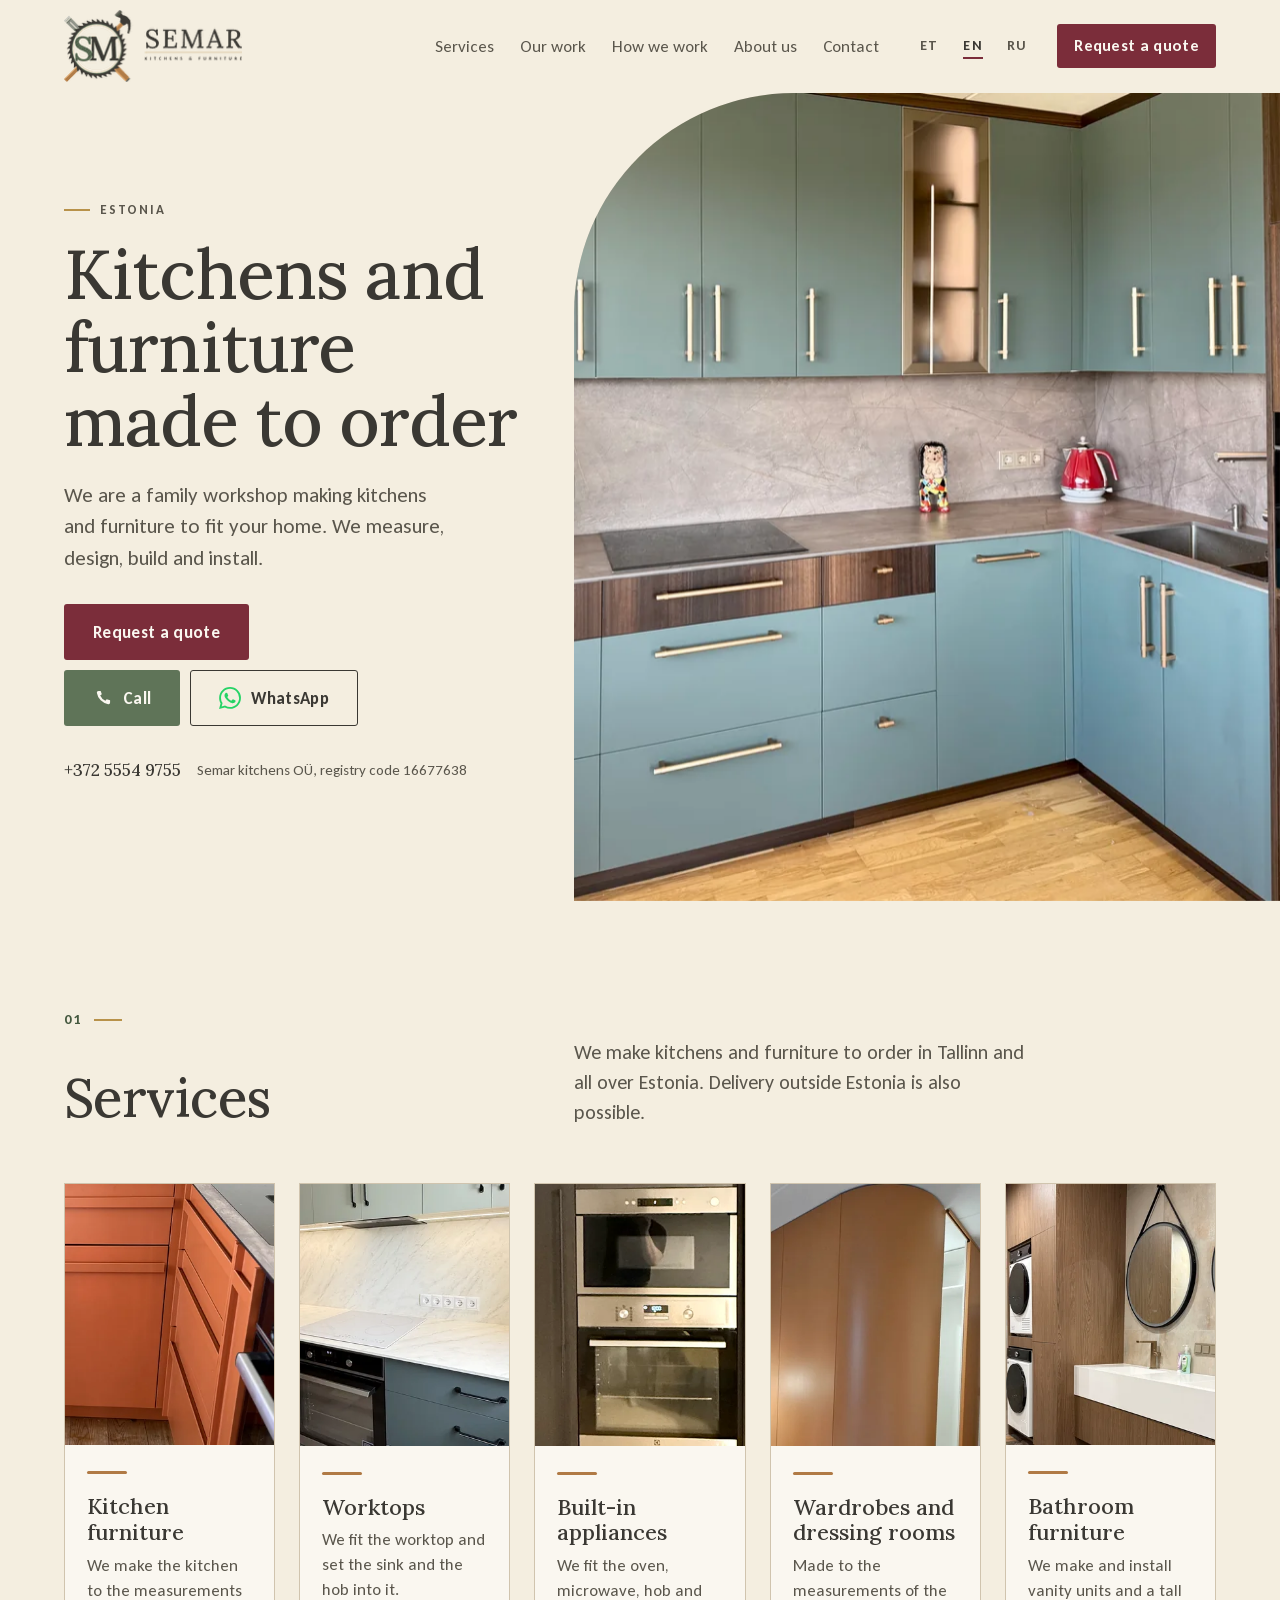
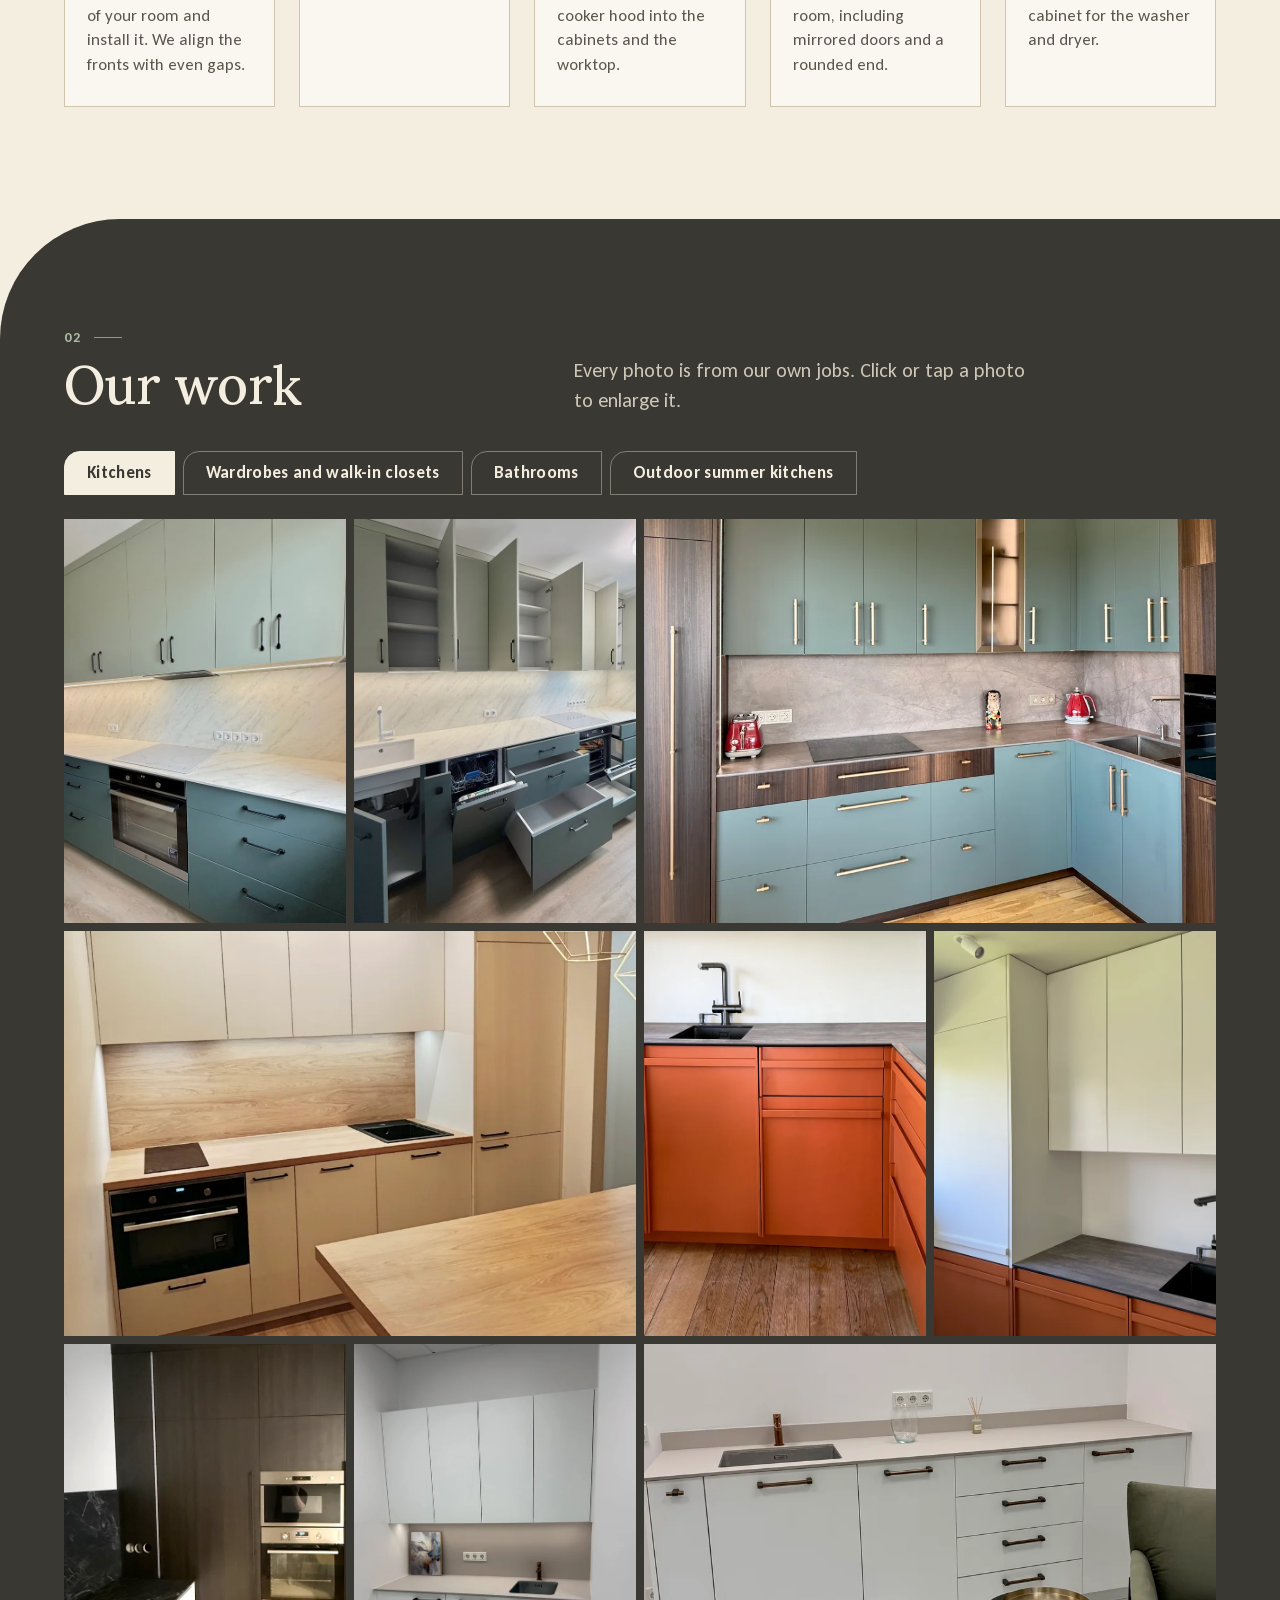
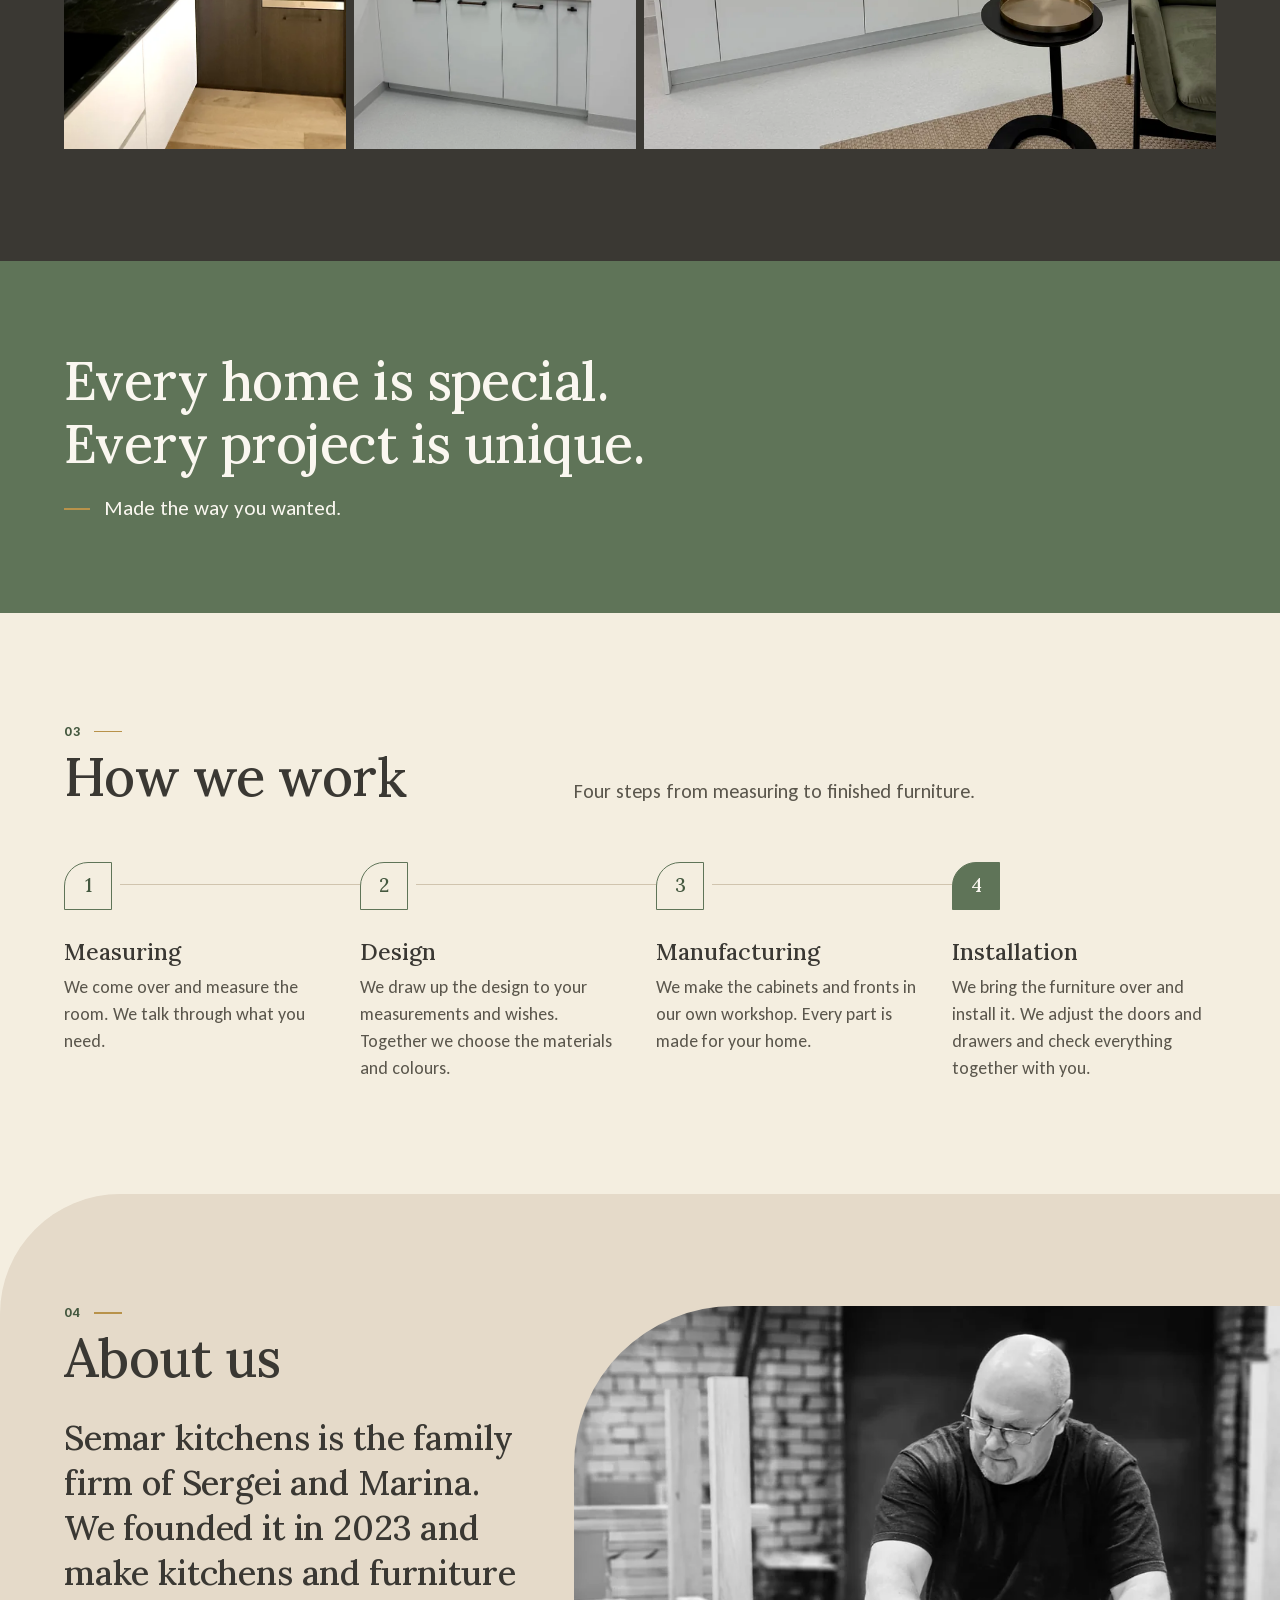
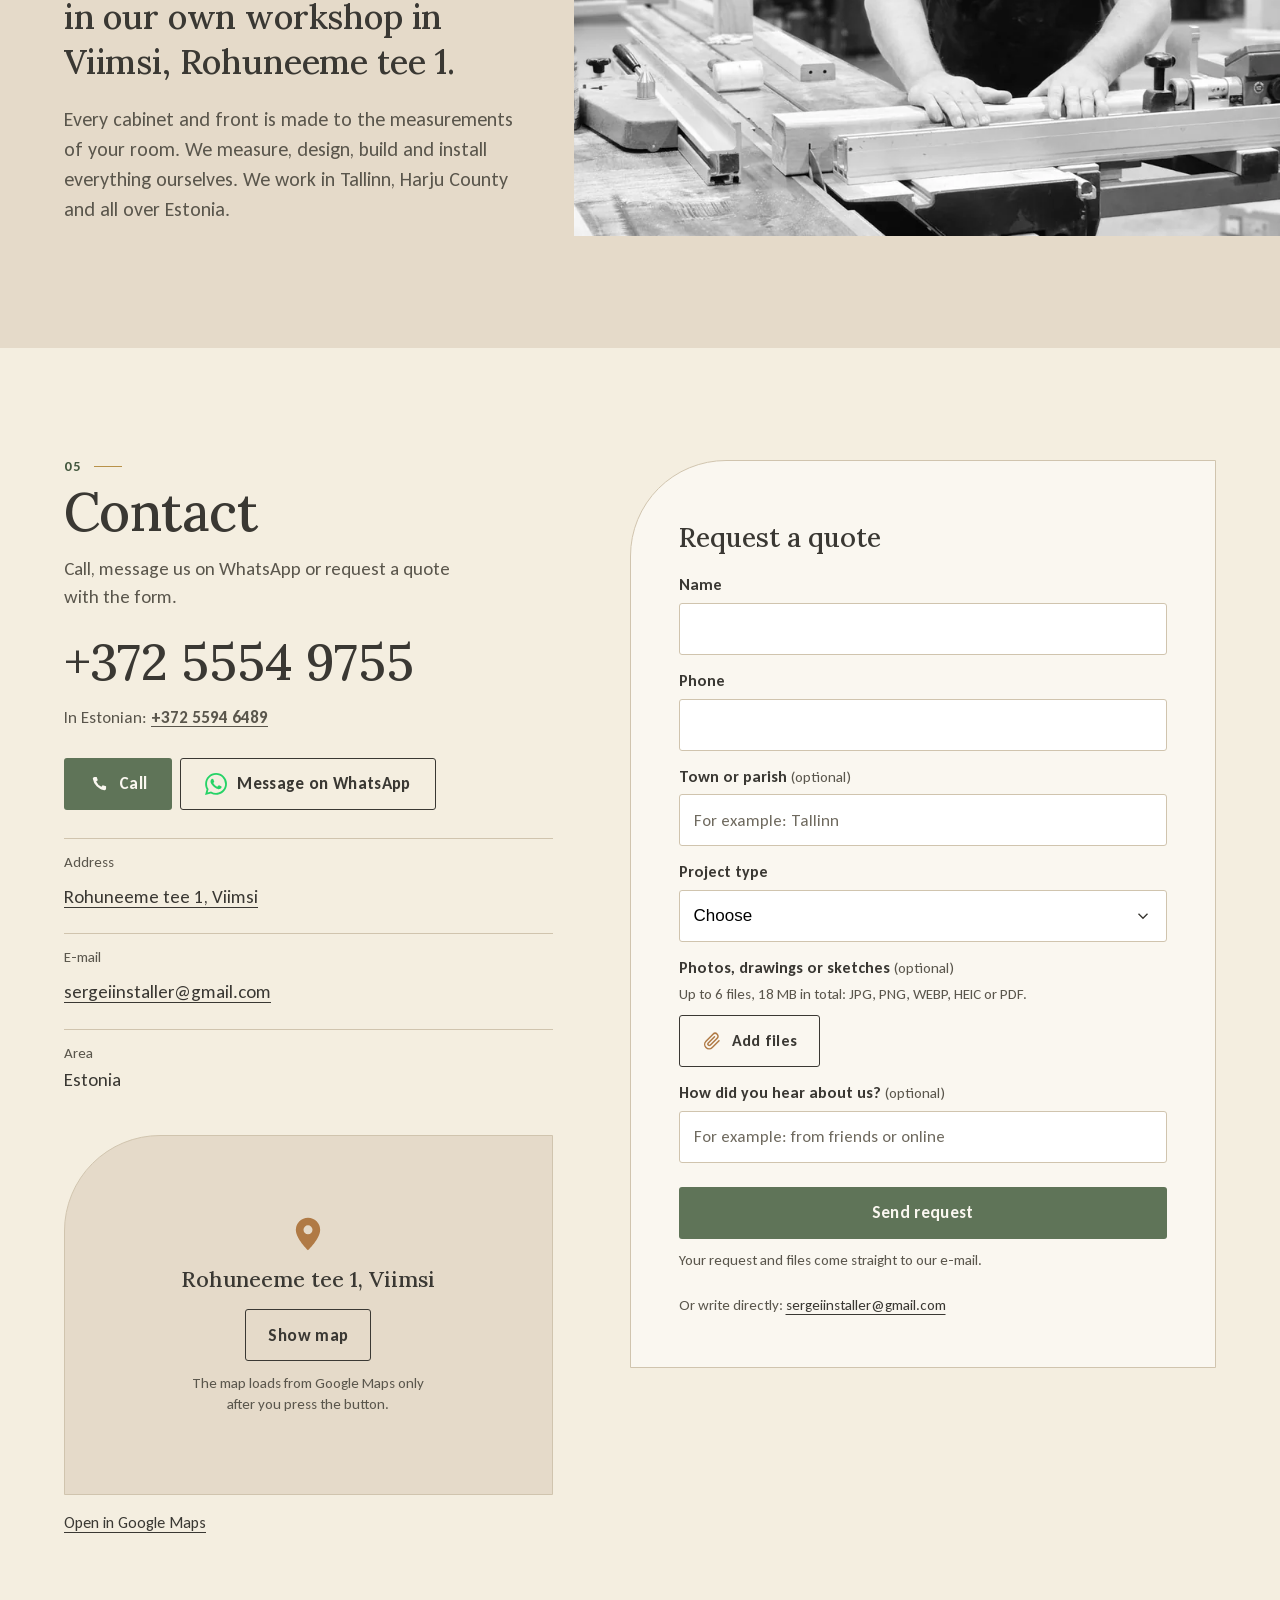
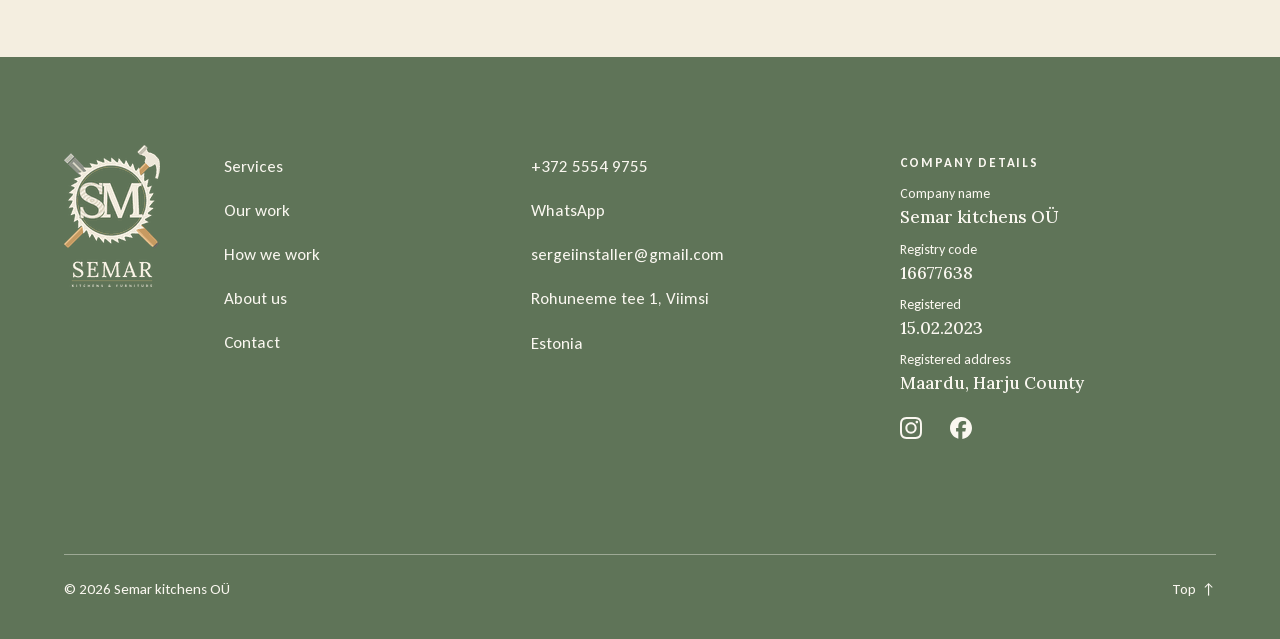
==== en/index.html @ a85c59b8 "SEO: language addresses /ru/ and /en/, hreflang, sitemap, schema, 404, Search Console file - / (ET)," ====
<!doctype html>
<html lang="en">
<head>
<meta charset="utf-8">
<meta name="viewport" content="width=device-width, initial-scale=1, viewport-fit=cover">
<title>Custom kitchens and furniture in Tallinn | Semar kitchens</title>
<meta name="description" content="Semar kitchens is a family workshop in Viimsi making kitchens, wardrobes and bathroom furniture to order. We work in Tallinn and all over Estonia. Call +372 5554 9755.">
<link rel="canonical" href="https://semarkitchens.com/en/">
<link rel="alternate" hreflang="et" href="https://semarkitchens.com/">
<link rel="alternate" hreflang="ru" href="https://semarkitchens.com/ru/">
<link rel="alternate" hreflang="en" href="https://semarkitchens.com/en/">
<link rel="alternate" hreflang="x-default" href="https://semarkitchens.com/">
<meta property="og:url" content="https://semarkitchens.com/en/">
<meta name="theme-color" content="#f4eee0">
<link rel="icon" href="/img/favicon-48.png" sizes="48x48" type="image/png">
<link rel="icon" href="/img/favicon-192.png" sizes="192x192" type="image/png">
<link rel="icon" href="/img/favicon-512.png" sizes="512x512" type="image/png">
<link rel="apple-touch-icon" href="/img/apple-touch-icon.png">
<meta property="og:type" content="website">
<meta property="og:site_name" content="Semar kitchens">
<meta property="og:title" content="Custom kitchens and furniture in Tallinn | Semar kitchens">
<meta property="og:description" content="Semar kitchens is a family workshop in Viimsi making kitchens, wardrobes and bathroom furniture to order. We work in Tallinn and all over Estonia. Call +372 5554 9755.">
<meta property="og:image" content="https://semarkitchens.com/img/og.jpg">
<meta property="og:image:width" content="1200">
<meta property="og:image:height" content="630">
<meta property="og:image:alt" content="Semar kitchens: kitchens and furniture made to order">
<meta property="og:locale" content="en_GB">
<meta property="og:locale:alternate" content="et_EE">
<meta property="og:locale:alternate" content="ru_RU">
<meta name="twitter:card" content="summary_large_image">
<meta name="twitter:title" content="Custom kitchens and furniture in Tallinn | Semar kitchens">
<meta name="twitter:description" content="Semar kitchens is a family workshop in Viimsi making kitchens, wardrobes and bathroom furniture to order. We work in Tallinn and all over Estonia. Call +372 5554 9755.">
<meta name="twitter:image" content="https://semarkitchens.com/img/og.jpg">
<link rel="preload" href="/fonts/lora-lat.woff2" as="font" type="font/woff2" crossorigin>
<link rel="preload" href="/fonts/carlito-lat-400.woff2" as="font" type="font/woff2" crossorigin>
<link rel="stylesheet" href="/css/style.css">
<script>
/* language before first paint: ?lang=et|ru|en (old links), or on / a saved choice, hides the page until main.js has switched it */
(function () {
  var d = document.documentElement, p = d.getAttribute('lang'), l = null;
  try { var m = /[?&]lang=(et|ru|en)/.exec(location.search); l = m ? m[1] : (p === 'et' ? localStorage.getItem('semar-lang') : null); } catch (e) {}
  if ((l === 'et' || l === 'ru' || l === 'en') && l !== p) { d.className += ' i18n-wait'; setTimeout(function () { d.classList.remove('i18n-wait'); }, 1500); }
})();
</script>
<script type="application/ld+json">
{
  "@context": "https://schema.org",
  "@graph": [
    {
      "@type": ["FurnitureStore", "HomeAndConstructionBusiness"],
      "@id": "https://semarkitchens.com/#business",
      "name": "Semar kitchens",
      "legalName": "Semar kitchens OÜ",
      "alternateName": ["Semar kitchens OÜ", "Semar kitchens & furniture"],
      "description": "Pereettevõte, mis teeb köögimööbli, riidekapid, garderoobid ja vannitoamööbli eritellimusel: mõõtmine, projekt, valmistamine ja paigaldus. Oma töökoda Viimsis, töötame Tallinnas ja üle Eesti, tarne ka välismaale.",
      "url": "https://semarkitchens.com/",
      "logo": "https://semarkitchens.com/img/logo-v-sage-288.png",
      "image": ["https://semarkitchens.com/img/og.jpg", "https://semarkitchens.com/img/hero-1600.webp"],
      "telephone": "+37255946489",
      "email": "sergeiinstaller@gmail.com",
      "contactPoint": [
        {"@type": "ContactPoint", "contactType": "customer service", "telephone": "+37255946489", "availableLanguage": ["et"]},
        {"@type": "ContactPoint", "contactType": "customer service", "telephone": "+37255549755", "availableLanguage": ["ru", "en"]}
      ],
      "foundingDate": "2023-02-15",
      "identifier": {"@type": "PropertyValue", "propertyID": "registrikood", "value": "16677638"},
      "address": {"@type": "PostalAddress", "streetAddress": "Rohuneeme tee 1", "addressLocality": "Viimsi", "postalCode": "74001", "addressRegion": "Harjumaa", "addressCountry": "EE"},
      "hasMap": "https://www.google.com/maps/search/?api=1&query=Rohuneeme+tee+1%2C+Viimsi",
      "areaServed": [{"@type": "City", "name": "Tallinn"}, {"@type": "AdministrativeArea", "name": "Harjumaa"}, {"@type": "Country", "name": "Estonia"}],
      "knowsLanguage": ["et", "ru", "en"],
      "sameAs": ["https://www.instagram.com/semar_moobel/", "https://www.facebook.com/profile.php?id=61577612432670"]
    },
    {
      "@type": "WebSite",
      "@id": "https://semarkitchens.com/#website",
      "url": "https://semarkitchens.com/",
      "name": "Semar kitchens",
      "alternateName": "Semar kitchens OÜ",
      "inLanguage": ["et", "ru", "en"],
      "publisher": {"@id": "https://semarkitchens.com/#business"}
    }
  ]
}
</script>
</head>
<body id="top">
<a class="skip" href="#sisu" data-t="skip">Skip to content</a>

<header class="hdr">
  <div class="hdr__in">
    <a class="brand" href="#top"><picture><source media="(min-width: 600px)" srcset="/img/logo-h-180.png 1x, /img/logo-h-360.png 2x, /img/logo-h-540.png 3x" width="180" height="73"><img class="logo" src="/img/mark-48.png" srcset="/img/mark-48.png 1x, /img/mark-96.png 2x, /img/mark-144.png 3x" width="45" height="48" alt="Semar kitchens &amp; furniture"></picture></a>
    <nav class="nav" aria-label="Main menu" data-ta="aria-label:navAria">
      <a href="#teenused" data-t="navServ">Services</a>
      <a href="#tood" data-t="navWork">Our work</a>
      <a href="#kuidas" data-t="navHow">How we work</a>
      <a href="#meist" data-t="navAbout">About us</a>
      <a href="#kontakt" data-t="navContact">Contact</a>
    </nav>
    <div class="lang" role="group" aria-label="Keel / Language / Язык">
      <button type="button" class="lang__b" data-lang="et" aria-pressed="false" lang="et" title="Eesti keel">ET</button>
      <button type="button" class="lang__b" data-lang="en" aria-pressed="true" lang="en" title="English">EN</button>
      <button type="button" class="lang__b" data-lang="ru" aria-pressed="false" lang="ru" title="Русский язык">RU</button>
    </div>
    <a class="btn btn--cta btn--sm hdr__cta" href="#paring" data-t="cta">Request a quote</a>
    <button class="menu-btn" type="button" aria-expanded="false" aria-controls="menu" aria-label="Open menu" data-ta="aria-label:menuOpen"><span></span><span></span></button>
  </div>
  <div class="menu" id="menu" hidden>
    <nav aria-label="Main menu" data-ta="aria-label:navAria">
      <a href="#teenused" data-t="navServ">Services</a>
      <a href="#tood" data-t="navWork">Our work</a>
      <a href="#kuidas" data-t="navHow">How we work</a>
      <a href="#meist" data-t="navAbout">About us</a>
      <a href="#kontakt" data-t="navContact">Contact</a>
    </nav>
    <div class="menu__cta">
      <a class="btn btn--cta menu__main" href="#paring" data-t="cta">Request a quote</a>
      <a class="btn btn--sage" data-tel="main" href="tel:+37255549755"><svg class="ico" aria-hidden="true" viewBox="0 0 24 24"><path d="M6.6 3.5h2.6l1.4 4.1-2 1.5a12.2 12.2 0 0 0 6.3 6.3l1.5-2 4.1 1.4v2.6a2 2 0 0 1-2.2 2A16.5 16.5 0 0 1 4.6 5.7a2 2 0 0 1 2-2.2z"/></svg><span data-t="call">Call</span></a>
      <a class="btn btn--line" href="https://wa.me/37255549755"><svg class="ico ico--wa" aria-hidden="true" viewBox="0 0 24 24"><path d="M17.472 14.382c-.297-.149-1.758-.867-2.03-.967-.273-.099-.471-.148-.67.15-.197.297-.767.966-.94 1.164-.173.199-.347.223-.644.075-.297-.15-1.255-.463-2.39-1.475-.883-.788-1.48-1.761-1.653-2.059-.173-.297-.018-.458.13-.606.134-.133.298-.347.446-.52.149-.174.198-.298.298-.497.099-.198.05-.371-.025-.52-.075-.149-.669-1.612-.916-2.207-.242-.579-.487-.5-.669-.51-.173-.008-.371-.01-.57-.01-.198 0-.52.074-.792.372-.272.297-1.04 1.016-1.04 2.479 0 1.462 1.065 2.875 1.213 3.074.149.198 2.096 3.2 5.077 4.487.709.306 1.262.489 1.694.625.712.227 1.36.195 1.871.118.571-.085 1.758-.719 2.006-1.413.248-.694.248-1.289.173-1.413-.074-.124-.272-.198-.57-.347m-5.421 7.403h-.004a9.87 9.87 0 01-5.031-1.378l-.361-.214-3.741.982.998-3.648-.235-.374a9.86 9.86 0 01-1.51-5.26c.001-5.45 4.436-9.884 9.888-9.884 2.64 0 5.122 1.03 6.988 2.898a9.825 9.825 0 012.893 6.994c-.003 5.45-4.437 9.884-9.885 9.884m8.413-18.297A11.815 11.815 0 0012.05 0C5.495 0 .16 5.335.157 11.892c0 2.096.547 4.142 1.588 5.945L.057 24l6.305-1.654a11.882 11.882 0 005.683 1.448h.005c6.554 0 11.89-5.335 11.893-11.893a11.821 11.821 0 00-3.48-8.413Z"/></svg><span>WhatsApp</span></a>
    </div>
  </div>
</header>

<main id="sisu" tabindex="-1">

<section class="hero" aria-labelledby="h1">
  <p class="hero__where"><span class="tick" aria-hidden="true"></span><span data-t="heroWhere">Estonia</span></p>
  <h1 id="h1" data-t="h1">Kitchens and furniture made to order</h1>
  <figure class="hero__photo">
    <img src="/img/hero-1200.webp" srcset="/img/hero-800.webp 800w, /img/hero-1200.webp 1200w, /img/hero-1600.webp 1600w" sizes="(min-width: 960px) 58vw, 100vw" width="1600" height="1660" fetchpriority="high"
      alt="Corner kitchen with green-grey fronts, tall cabinets in a dark wood tone and golden handles" data-ta="alt:heroAlt">
  </figure>
  <div class="hero__cta">
    <a class="btn btn--cta hero__main" href="#paring" data-t="cta">Request a quote</a>
    <a class="btn btn--sage" data-tel="main" href="tel:+37255549755"><svg class="ico" aria-hidden="true" viewBox="0 0 24 24"><path d="M6.6 3.5h2.6l1.4 4.1-2 1.5a12.2 12.2 0 0 0 6.3 6.3l1.5-2 4.1 1.4v2.6a2 2 0 0 1-2.2 2A16.5 16.5 0 0 1 4.6 5.7a2 2 0 0 1 2-2.2z"/></svg><span data-t="call">Call</span></a>
    <a class="btn btn--line" href="https://wa.me/37255549755"><svg class="ico ico--wa" aria-hidden="true" viewBox="0 0 24 24"><path d="M17.472 14.382c-.297-.149-1.758-.867-2.03-.967-.273-.099-.471-.148-.67.15-.197.297-.767.966-.94 1.164-.173.199-.347.223-.644.075-.297-.15-1.255-.463-2.39-1.475-.883-.788-1.48-1.761-1.653-2.059-.173-.297-.018-.458.13-.606.134-.133.298-.347.446-.52.149-.174.198-.298.298-.497.099-.198.05-.371-.025-.52-.075-.149-.669-1.612-.916-2.207-.242-.579-.487-.5-.669-.51-.173-.008-.371-.01-.57-.01-.198 0-.52.074-.792.372-.272.297-1.04 1.016-1.04 2.479 0 1.462 1.065 2.875 1.213 3.074.149.198 2.096 3.2 5.077 4.487.709.306 1.262.489 1.694.625.712.227 1.36.195 1.871.118.571-.085 1.758-.719 2.006-1.413.248-.694.248-1.289.173-1.413-.074-.124-.272-.198-.57-.347m-5.421 7.403h-.004a9.87 9.87 0 01-5.031-1.378l-.361-.214-3.741.982.998-3.648-.235-.374a9.86 9.86 0 01-1.51-5.26c.001-5.45 4.436-9.884 9.888-9.884 2.64 0 5.122 1.03 6.988 2.898a9.825 9.825 0 012.893 6.994c-.003 5.45-4.437 9.884-9.885 9.884m8.413-18.297A11.815 11.815 0 0012.05 0C5.495 0 .16 5.335.157 11.892c0 2.096.547 4.142 1.588 5.945L.057 24l6.305-1.654a11.882 11.882 0 005.683 1.448h.005c6.554 0 11.89-5.335 11.893-11.893a11.821 11.821 0 00-3.48-8.413Z"/></svg><span>WhatsApp</span></a>
  </div>
  <p class="hero__lead" data-t="heroLead">We are a family workshop making kitchens and furniture to fit your home. We measure, design, build and install.</p>
  <p class="hero__reg"><a class="hero__tel" data-tel="main" href="tel:+37255549755">+372 5554 9755</a><span class="hero__regtxt" data-t="heroReg">Semar kitchens OÜ, registry code 16677638</span></p>
</section>

<section class="sec serv" id="teenused" aria-labelledby="serv-h">
  <div class="wrap">
    <div class="sec__head">
      <p class="sec__no" aria-hidden="true">01</p>
      <h2 id="serv-h" data-t="servH">Services</h2>
      <p class="sec__intro" data-t="servIntro">We make kitchens and furniture to order in Tallinn and all over Estonia. Delivery outside Estonia is also possible.</p>
    </div>
    <ol class="fronts">
      <li class="front" data-goto="tab-koogid">
        <img src="/img/s-kook-640.webp" srcset="/img/s-kook-320.webp 320w, /img/s-kook-640.webp 640w" sizes="(min-width: 1100px) 19vw, (min-width: 640px) 180px, 112px" width="640" height="800" loading="lazy" alt="Terracotta kitchen cabinets and drawers, a dark worktop" data-ta="alt:s1alt">
        <div class="front__txt"><span class="front__handle" aria-hidden="true"></span><h3 data-t="s1h">Kitchen furniture</h3><p data-t="s1p">We make the kitchen to the measurements of your room and install it. We align the fronts with even gaps.</p></div>
      </li>
      <li class="front" data-goto="tab-koogid">
        <img src="/img/s-pind-640.webp" srcset="/img/s-pind-320.webp 320w, /img/s-pind-640.webp 640w" sizes="(min-width: 1100px) 19vw, (min-width: 640px) 180px, 112px" width="640" height="800" loading="lazy" alt="Marble-look worktop, a hob and lighting under the wall cabinets" data-ta="alt:s2alt">
        <div class="front__txt"><span class="front__handle" aria-hidden="true"></span><h3 data-t="s2h">Worktops</h3><p data-t="s2p">We fit the worktop and set the sink and the hob into it.</p></div>
      </li>
      <li class="front" data-goto="tab-koogid">
        <img src="/img/s-tehnika-640.webp" srcset="/img/s-tehnika-320.webp 320w, /img/s-tehnika-640.webp 640w" sizes="(min-width: 1100px) 19vw, (min-width: 640px) 180px, 112px" width="640" height="800" loading="lazy" alt="Dark tall cabinets with a built-in microwave and oven" data-ta="alt:s3alt">
        <div class="front__txt"><span class="front__handle" aria-hidden="true"></span><h3 data-t="s3h">Built-in appliances</h3><p data-t="s3p">We fit the oven, microwave, hob and cooker hood into the cabinets and the worktop.</p></div>
      </li>
      <li class="front" data-goto="tab-kapid">
        <img src="/img/s-kapid-640.webp" srcset="/img/s-kapid-320.webp 320w, /img/s-kapid-640.webp 640w" sizes="(min-width: 1100px) 19vw, (min-width: 640px) 180px, 112px" width="640" height="800" loading="lazy" alt="Wardrobe with a rounded end in a bedroom" data-ta="alt:s4alt">
        <div class="front__txt"><span class="front__handle" aria-hidden="true"></span><h3 data-t="s4h">Wardrobes and dressing rooms</h3><p data-t="s4p">Made to the measurements of the room, including mirrored doors and a rounded end.</p></div>
      </li>
      <li class="front" data-goto="tab-vann">
        <img src="/img/s-vann-640.webp" srcset="/img/s-vann-320.webp 320w, /img/s-vann-640.webp 640w" sizes="(min-width: 1100px) 19vw, (min-width: 640px) 180px, 112px" width="640" height="800" loading="lazy" alt="Tall wood-tone cabinet for the washer and dryer and a vanity unit with a white basin" data-ta="alt:s5alt">
        <div class="front__txt"><span class="front__handle" aria-hidden="true"></span><h3 data-t="s5h">Bathroom furniture</h3><p data-t="s5p">We make and install vanity units and a tall cabinet for the washer and dryer.</p></div>
      </li>
    </ol>
  </div>
</section>

<section class="sec work" id="tood" aria-labelledby="work-h">
  <div class="wrap">
    <div class="sec__head">
      <p class="sec__no" aria-hidden="true">02</p>
      <h2 id="work-h" data-t="workH">Our work</h2>
      <p class="sec__intro" data-t="workIntro">Every photo is from our own jobs. Click or tap a photo to enlarge it.</p>
    </div>
    <!-- 04.11 (Sergei): photos sorted by category, one tab per category (WAI-ARIA tabs; main.js: arrows, Home, End).
         Photos w11-w21 are from his Telegram message of 03.11 (see EDITS_0411.md for what was used and what was left out).
         06.11: his photo files (jobs/semar_media/0611, _work/build_0611.py): new w22-w26; w04, w05, w07, w10, w11, w14 and the hero now come from his own edited files of the same shots.
         A tab whose list has no photo is hidden by main.js, together with its panel, and shows up by itself once a photo is in the list.
         Tile sizes. Desktop (960 px+): 4 columns, half-rows of 15.5vw. Phones and tablets: 2 columns.
           plain tile            desktop 1 column x 2 half-rows   phones: half width, 3:4
           tile--l               desktop 2 columns x 2 half-rows  phones: full width, 3:2
           tile--dl              desktop 2 columns x 2 half-rows  phones: half width, 3:4
           tile--ml              desktop 1 column x 2 half-rows   phones: full width, 3:2
           tile--tall            desktop 2 columns x 4 half-rows  phones: half width, 3:4 (with tile--l: full width, 3:2)
         A panel looks complete when its tiles fill rows of 8 desktop cells (plain/ml = 2, l/dl = 4, tall = 8, in blocks of 2 or 4 half-rows)
         and the half-width phone tiles come in pairs. Used here: 2 plain + l / l + 2 plain / 2 plain + l (kitchens), 2 plain + l / l-tall + 2 plain + l
         (wardrobes), tall + tall / l + 2 plain (bathrooms), tall + 2 plain + l (outdoor). Portrait photos go into plain or tall tiles, landscape photos into l tiles.
         sizes: "(min-width: 960px) 46vw, 100vw" for l, "(min-width: 960px) 46vw, 50vw" for tall/dl without l,
         "(min-width: 960px) 23vw, 100vw" for ml, "(min-width: 960px) 23vw, 50vw" for plain.
         To add a photo to any category:
           1. Copy the client's photo to client_photos/ (next to site/).
           2. From the semar folder: python -X utf8 _work/build_img.py --one client_photos/<file>.jpg w22   (next free number: w22, w23 ...)
              writes img/w22-900.webp and img/w22-1600.webp (EXIF rotation applied, metadata dropped, each WebP under 250 KB) and prints the 900 size.
           3. Paste an <li> into that category's list, copied from a tile below: data-full="/img/w22-1600.webp", src/srcset with w22-900 and w22-1600,
              width/height = the printed 900 size, Estonian alt, data-ta="alt:w22"; pick tile sizes from the table above.
           4. In js/main.js add w22: '...' to RU and EN (the alt text in Russian and English). -->
    <div class="tabs" role="tablist" aria-label="Types of work" data-ta="aria-label:tabsAria">
      <button type="button" class="tab" role="tab" id="tab-koogid" aria-controls="p-koogid" aria-selected="true" data-t="catKitchen">Kitchens</button>
      <button type="button" class="tab" role="tab" id="tab-kapid" aria-controls="p-kapid" aria-selected="false" tabindex="-1" data-t="catWardrobe">Wardrobes and walk-in closets</button>
      <button type="button" class="tab" role="tab" id="tab-vann" aria-controls="p-vann" aria-selected="false" tabindex="-1" data-t="catBath">Bathrooms</button>
      <button type="button" class="tab" role="tab" id="tab-oues" aria-controls="p-oues" aria-selected="false" tabindex="-1" data-t="catOutdoor">Outdoor summer kitchens</button>
    </div>

    <div class="panel" role="tabpanel" id="p-koogid" aria-labelledby="tab-koogid">
      <ul class="grid">
        <li class="tile"><button type="button" class="tile__b" data-full="/img/w07-1600.webp"><img src="/img/w07-900.webp" srcset="/img/w07-900.webp 675w, /img/w07-1600.webp 1200w" sizes="(min-width: 960px) 23vw, 50vw" width="675" height="900" loading="lazy" alt="Straight kitchen: light grey-green wall cabinets with lighting, darker grey-green base cabinets and a marble-look worktop" data-ta="alt:w07"></button></li>
        <li class="tile"><button type="button" class="tile__b" data-full="/img/w23-1600.webp"><img src="/img/w23-900.webp" srcset="/img/w23-900.webp 675w, /img/w23-1600.webp 1200w" sizes="(min-width: 960px) 23vw, 50vw" width="675" height="900" loading="lazy" alt="The same kitchen with the doors and drawers open: shelves in the wall cabinets, a dishwasher, an oven and deep drawers" data-ta="alt:w23"></button></li>
        <li class="tile tile--l"><button type="button" class="tile__b" data-full="/img/w10-1600.webp"><img src="/img/w10-900.webp" srcset="/img/w10-900.webp 900w, /img/w10-1600.webp 1600w" sizes="(min-width: 960px) 46vw, 100vw" width="900" height="711" loading="lazy" alt="Corner kitchen with green-grey fronts, tall cabinets in a dark wood tone and golden handles" data-ta="alt:w10"></button></li>
        <li class="tile tile--l"><button type="button" class="tile__b" data-full="/img/w11-1600.webp"><img src="/img/w11-900.webp" srcset="/img/w11-900.webp 900w, /img/w11-1600.webp 1340w" sizes="(min-width: 960px) 46vw, 100vw" width="900" height="711" loading="lazy" alt="Light beige kitchen with a wood-look worktop and wall panel, a wooden table in front" data-ta="alt:w11"></button></li>
        <li class="tile"><button type="button" class="tile__b" data-full="/img/w05-1600.webp"><img src="/img/w05-900.webp" srcset="/img/w05-900.webp 675w, /img/w05-1600.webp 1200w" sizes="(min-width: 960px) 23vw, 50vw" width="675" height="900" loading="lazy" alt="Terracotta kitchen with a dark worktop and a black sink" data-ta="alt:w05"></button></li>
        <li class="tile"><button type="button" class="tile__b" data-full="/img/w22-1600.webp"><img src="/img/w22-900.webp" srcset="/img/w22-900.webp 675w, /img/w22-1600.webp 1200w" sizes="(min-width: 960px) 23vw, 50vw" width="675" height="900" loading="lazy" alt="The same terracotta kitchen along the other wall: white tall and wall cabinets, a dark worktop and a black sink" data-ta="alt:w22"></button></li>
        <li class="tile"><button type="button" class="tile__b" data-full="/img/w09-1600.webp"><img src="/img/w09-900.webp" srcset="/img/w09-900.webp 900w, /img/w09-1600.webp 1600w" sizes="(min-width: 960px) 23vw, 50vw" width="619" height="900" loading="lazy" alt="Dark tall cabinets with a microwave and an oven, white base cabinets with a dark worktop next to them" data-ta="alt:w09"></button></li>
        <li class="tile"><button type="button" class="tile__b" data-full="/img/w12-1600.webp"><img src="/img/w12-900.webp" srcset="/img/w12-900.webp 767w, /img/w12-1600.webp 960w" sizes="(min-width: 960px) 23vw, 50vw" width="767" height="900" loading="lazy" alt="Small white kitchen with dark handles and a light grey worktop" data-ta="alt:w12"></button></li>
        <li class="tile tile--l"><button type="button" class="tile__b" data-full="/img/w24-1600.webp"><img src="/img/w24-900.webp" srcset="/img/w24-900.webp 900w, /img/w24-1600.webp 1600w" sizes="(min-width: 960px) 46vw, 100vw" width="900" height="758" loading="lazy" style="object-position: 50% 15%" alt="Light grey kitchen run with bronze-tone handles: a sink, drawers and a light worktop" data-ta="alt:w24"></button></li>
      </ul>
    </div>

    <div class="panel" role="tabpanel" id="p-kapid" aria-labelledby="tab-kapid" hidden>
      <ul class="grid">
        <li class="tile"><button type="button" class="tile__b" data-full="/img/w02-1600.webp"><img src="/img/w02-900.webp" srcset="/img/w02-900.webp 900w, /img/w02-1600.webp 1600w" sizes="(min-width: 960px) 23vw, 50vw" width="641" height="900" loading="lazy" alt="Wardrobe with a rounded end in a bedroom, an open door to the walk-in closet next to it" data-ta="alt:w02"></button></li>
        <li class="tile"><button type="button" class="tile__b" data-full="/img/w14-1600.webp"><img src="/img/w14-900.webp" srcset="/img/w14-900.webp 551w, /img/w14-1600.webp 980w" sizes="(min-width: 960px) 23vw, 50vw" width="551" height="900" loading="lazy" alt="Mustard yellow storage wall: wall cupboards and a chest of drawers with a rounded edge" data-ta="alt:w14"></button></li>
        <li class="tile tile--l"><button type="button" class="tile__b" data-full="/img/w13-1600.webp"><img src="/img/w13-900.webp" sizes="(min-width: 960px) 46vw, 100vw" width="806" height="883" loading="lazy" style="object-position: 50% 62%" alt="Wall of white wardrobes with framed doors and bronze-tone handles" data-ta="alt:w13"></button></li>
        <li class="tile tile--l tile--tall"><button type="button" class="tile__b" data-full="/img/w26-1600.webp"><img src="/img/w26-900.webp" srcset="/img/w26-900.webp 675w, /img/w26-1600.webp 1200w" sizes="(min-width: 960px) 46vw, 100vw" width="675" height="900" loading="lazy" style="object-position: 50% 60%" alt="Hallway: a floor-to-ceiling mirror, wall panels with a wavy relief and a wall-mounted wood-tone console with a drawer" data-ta="alt:w26"></button></li>
        <li class="tile"><button type="button" class="tile__b" data-full="/img/w15-1600.webp"><img src="/img/w15-900.webp" srcset="/img/w15-900.webp 635w, /img/w15-1600.webp 903w" sizes="(min-width: 960px) 23vw, 50vw" width="635" height="900" loading="lazy" alt="Narrow hallway with a floor-to-ceiling two-door wardrobe and long handles" data-ta="alt:w15"></button></li>
        <li class="tile"><button type="button" class="tile__b" data-full="/img/w16-1600.webp"><img src="/img/w16-900.webp" srcset="/img/w16-900.webp 675w, /img/w16-1600.webp 960w" sizes="(min-width: 960px) 23vw, 50vw" width="675" height="900" loading="lazy" alt="Open wardrobe: shelves, clothes rails and two drawers" data-ta="alt:w16"></button></li>
        <li class="tile tile--l"><button type="button" class="tile__b" data-full="/img/w01-1600.webp"><img src="/img/w01-900.webp" srcset="/img/w01-900.webp 900w, /img/w01-1600.webp 1600w" sizes="(min-width: 960px) 46vw, 100vw" width="900" height="864" loading="lazy" style="object-position: 50% 42%" alt="Light beige wardrobe with two mirrored doors in a bedroom" data-ta="alt:w01"></button></li>
      </ul>
    </div>

    <div class="panel" role="tabpanel" id="p-vann" aria-labelledby="tab-vann" hidden>
      <ul class="grid">
        <li class="tile tile--tall"><button type="button" class="tile__b" data-full="/img/w08-1600.webp"><img src="/img/w08-900.webp" srcset="/img/w08-900.webp 900w, /img/w08-1600.webp 1600w" sizes="(min-width: 960px) 46vw, 50vw" width="635" height="900" loading="lazy" alt="Bathroom: a tall wood-tone cabinet for the washer and dryer and a wall-hung vanity unit" data-ta="alt:w08"></button></li>
        <li class="tile tile--tall"><button type="button" class="tile__b" data-full="/img/w25-1600.webp"><img src="/img/w25-900.webp" srcset="/img/w25-900.webp 713w, /img/w25-1600.webp 1268w" sizes="(min-width: 960px) 46vw, 50vw" width="713" height="900" loading="lazy" alt="Bathroom: a tall dark wood-tone cabinet for the washer and dryer, an open shelf and a dark vanity unit" data-ta="alt:w25"></button></li>
        <li class="tile tile--l"><button type="button" class="tile__b" data-full="/img/w03-1600.webp"><img src="/img/w03-900.webp" srcset="/img/w03-900.webp 900w, /img/w03-1600.webp 1600w" sizes="(min-width: 960px) 46vw, 100vw" width="900" height="750" loading="lazy" alt="Light blue vanity unit with two basins and golden handles" data-ta="alt:w03"></button></li>
        <li class="tile"><button type="button" class="tile__b" data-full="/img/w17-1600.webp"><img src="/img/w17-900.webp" srcset="/img/w17-900.webp 718w, /img/w17-1600.webp 960w" sizes="(min-width: 960px) 23vw, 50vw" width="718" height="900" loading="lazy" alt="White wall-hung vanity unit with two drawers and dark handles" data-ta="alt:w17"></button></li>
        <li class="tile"><button type="button" class="tile__b" data-full="/img/w04-1600.webp"><img src="/img/w04-900.webp" srcset="/img/w04-900.webp 900w, /img/w04-1600.webp 1600w" sizes="(min-width: 960px) 23vw, 50vw" width="900" height="678" loading="lazy" style="object-position: 56% 50%" alt="Grey wall-hung vanity unit with open shelves" data-ta="alt:w04"></button></li>
      </ul>
    </div>

    <div class="panel" role="tabpanel" id="p-oues" aria-labelledby="tab-oues" hidden>
      <ul class="grid">
        <li class="tile tile--l tile--tall"><button type="button" class="tile__b" data-full="/img/w18-1600.webp"><img src="/img/w18-900.webp" srcset="/img/w18-900.webp 675w, /img/w18-1600.webp 960w" sizes="(min-width: 960px) 46vw, 100vw" width="675" height="900" loading="lazy" style="object-position: 50% 64%" alt="Outdoor summer kitchen in a garden: a lift-up roof with lights, a grill, a sink and grey cabinets on a wooden deck" data-ta="alt:w18"></button></li>
        <li class="tile"><button type="button" class="tile__b" data-full="/img/w19-1600.webp"><img src="/img/w19-900.webp" srcset="/img/w19-900.webp 675w, /img/w19-1600.webp 960w" sizes="(min-width: 960px) 23vw, 50vw" width="675" height="900" loading="lazy" alt="The same outdoor kitchen up close: grill, drawers and wood-clad walls" data-ta="alt:w19"></button></li>
        <li class="tile"><button type="button" class="tile__b" data-full="/img/w20-1600.webp"><img src="/img/w20-900.webp" sizes="(min-width: 960px) 23vw, 50vw" width="701" height="896" loading="lazy" alt="Outdoor kitchen in the evening light: grill, cooker hood, sink and dark grey cabinets under a roof" data-ta="alt:w20"></button></li>
        <li class="tile tile--l"><button type="button" class="tile__b" data-full="/img/w21-1600.webp"><img src="/img/w21-900.webp" srcset="/img/w21-900.webp 900w, /img/w21-1600.webp 1280w" sizes="(min-width: 960px) 46vw, 100vw" width="900" height="675" loading="lazy" alt="Outdoor summer kitchen, the owners in front of it" data-ta="alt:w21"></button></li>
      </ul>
    </div>
  </div>
</section>

<div class="motto">
  <div class="wrap motto__in">
    <p class="motto__l1"><span data-t="motto1a">Every home is special.</span> <span data-t="motto1b">Every project is unique.</span></p>
    <p class="motto__l2"><span class="tick" aria-hidden="true"></span><span data-t="motto2">Made the way you wanted.</span></p>
  </div>
</div>

<section class="sec how" id="kuidas" aria-labelledby="how-h">
  <div class="wrap">
    <div class="sec__head">
      <p class="sec__no" aria-hidden="true">03</p>
      <h2 id="how-h" data-t="howH">How we work</h2>
      <p class="sec__intro" data-t="howIntro">Four steps from measuring to finished furniture.</p>
    </div>
    <ol class="steps">
      <li class="step"><span class="step__no" aria-hidden="true">1</span><h3 data-t="st1h">Measuring</h3><p data-t="st1p">We come over and measure the room. We talk through what you need.</p></li>
      <li class="step"><span class="step__no" aria-hidden="true">2</span><h3 data-t="st2h">Design</h3><p data-t="st2p">We draw up the design to your measurements and wishes. Together we choose the materials and colours.</p></li>
      <li class="step"><span class="step__no" aria-hidden="true">3</span><h3 data-t="st3h">Manufacturing</h3><p data-t="st3p">We make the cabinets and fronts in our own workshop. Every part is made for your home.</p></li>
      <li class="step"><span class="step__no" aria-hidden="true">4</span><h3 data-t="st4h">Installation</h3><p data-t="st4p">We bring the furniture over and install it. We adjust the doors and drawers and check everything together with you.</p></li>
    </ol>
  </div>
</section>

<!-- 04.11 (Sergei): the company data strip is gone from here; the same data is in the footer. -->
<section class="sec about" id="meist" aria-labelledby="about-h">
  <div class="wrap about__in">
    <div class="about__head">
      <p class="sec__no" aria-hidden="true">04</p>
      <h2 id="about-h" data-t="aboutH">About us</h2>
    </div>
    <div class="about__txt">
      <p class="about__lead" data-t="aboutP1">Semar kitchens is the family firm of Sergei and Marina. We founded it in 2023 and make kitchens and furniture in our own workshop in Viimsi, Rohuneeme tee 1.</p>
      <p data-t="aboutP2">Every cabinet and front is made to the measurements of your room. We measure, design, build and install everything ourselves. We work in Tallinn, Harju County and all over Estonia.</p>
    </div>
    <!-- WORKSHOP PHOTO (töökoda): his photo 23-04-46 (7) from Telegram 03.11 (black and white as he sent it), /img/meist-900/1600.webp.
         To swap it: copy the new photo to client_photos/, then from the semar folder: python -X utf8 _work/build_img.py --one client_photos/<file>.jpg meist
         (overwrites img/meist-900.webp + img/meist-1600.webp, prints the 900 size) and set width/height below; change the alt here and aboutPhotoAlt in js/main.js.
         Without a photo: put hidden back on the figure and empty it; the section then shows heading left, text right. Never a stock photo here. -->
    <figure class="about__photo"><img src="/img/meist-900.webp" srcset="/img/meist-900.webp 900w, /img/meist-1600.webp 1280w" sizes="(min-width: 960px) 54vw, 100vw"
      width="900" height="675" loading="lazy" alt="In the workshop: cutting a panel on the sliding table saw" data-ta="alt:aboutPhotoAlt"></figure>
  </div>
</section>

<section class="sec contact" id="kontakt" aria-labelledby="contact-h">
  <div class="wrap contact__in">
    <div class="contact__info">
      <p class="sec__no" aria-hidden="true">05</p>
      <h2 id="contact-h" data-t="contactH">Contact</h2>
      <p class="contact__lead" data-t="contactLead">Call, message us on WhatsApp or request a quote with the form.</p>
      <a class="bigtel" data-tel="main" href="tel:+37255549755">+372 5554 9755</a>
      <p class="tel2"><span data-t="tel2Lbl">In Estonian:</span> <a data-tel="alt" href="tel:+37255946489">+372 5594 6489</a></p>
      <div class="contact__btns">
        <a class="btn btn--sage" data-tel="main" href="tel:+37255549755"><svg class="ico" aria-hidden="true" viewBox="0 0 24 24"><path d="M6.6 3.5h2.6l1.4 4.1-2 1.5a12.2 12.2 0 0 0 6.3 6.3l1.5-2 4.1 1.4v2.6a2 2 0 0 1-2.2 2A16.5 16.5 0 0 1 4.6 5.7a2 2 0 0 1 2-2.2z"/></svg><span data-t="call">Call</span></a>
        <a class="btn btn--line" href="https://wa.me/37255549755"><svg class="ico ico--wa" aria-hidden="true" viewBox="0 0 24 24"><path d="M17.472 14.382c-.297-.149-1.758-.867-2.03-.967-.273-.099-.471-.148-.67.15-.197.297-.767.966-.94 1.164-.173.199-.347.223-.644.075-.297-.15-1.255-.463-2.39-1.475-.883-.788-1.48-1.761-1.653-2.059-.173-.297-.018-.458.13-.606.134-.133.298-.347.446-.52.149-.174.198-.298.298-.497.099-.198.05-.371-.025-.52-.075-.149-.669-1.612-.916-2.207-.242-.579-.487-.5-.669-.51-.173-.008-.371-.01-.57-.01-.198 0-.52.074-.792.372-.272.297-1.04 1.016-1.04 2.479 0 1.462 1.065 2.875 1.213 3.074.149.198 2.096 3.2 5.077 4.487.709.306 1.262.489 1.694.625.712.227 1.36.195 1.871.118.571-.085 1.758-.719 2.006-1.413.248-.694.248-1.289.173-1.413-.074-.124-.272-.198-.57-.347m-5.421 7.403h-.004a9.87 9.87 0 01-5.031-1.378l-.361-.214-3.741.982.998-3.648-.235-.374a9.86 9.86 0 01-1.51-5.26c.001-5.45 4.436-9.884 9.888-9.884 2.64 0 5.122 1.03 6.988 2.898a9.825 9.825 0 012.893 6.994c-.003 5.45-4.437 9.884-9.885 9.884m8.413-18.297A11.815 11.815 0 0012.05 0C5.495 0 .16 5.335.157 11.892c0 2.096.547 4.142 1.588 5.945L.057 24l6.305-1.654a11.882 11.882 0 005.683 1.448h.005c6.554 0 11.89-5.335 11.893-11.893a11.821 11.821 0 00-3.48-8.413Z"/></svg><span data-t="waWrite">Message on WhatsApp</span></a>
      </div>
      <dl class="clist">
        <div><dt data-t="cAddress">Address</dt><dd><a href="https://www.google.com/maps/search/?api=1&amp;query=Rohuneeme+tee+1%2C+Viimsi" target="_blank" rel="noopener" data-t="addrFull">Rohuneeme tee 1, Viimsi</a></dd></div>
        <div><dt data-t="cMail">E-mail</dt><dd><a href="mailto:sergeiinstaller@gmail.com">sergeiinstaller@gmail.com</a></dd></div>
        <div><dt data-t="cArea">Area</dt><dd data-t="heroWhere">Estonia</dd></div>
      </dl>
    </div>

    <form class="form" id="paring" novalidate>
      <h3 class="form__h" data-t="formH">Request a quote</h3>
      <div class="field">
        <label for="f-name" data-t="fName">Name</label>
        <input id="f-name" name="name" type="text" autocomplete="name" required aria-describedby="e-name">
        <p class="err" id="e-name" hidden></p>
      </div>
      <div class="field">
        <label for="f-phone" data-t="fPhone">Phone</label>
        <input id="f-phone" name="phone" type="tel" inputmode="tel" autocomplete="tel" required aria-describedby="e-phone">
        <p class="err" id="e-phone" hidden></p>
      </div>
      <div class="field">
        <label for="f-city"><span data-t="fCity">Town or parish</span> <span class="opt" data-t="fOpt">(optional)</span></label>
        <input id="f-city" name="city" type="text" autocomplete="address-level2" placeholder="For example: Tallinn" data-ta="placeholder:fCityPh">
      </div>
      <div class="field">
        <label for="f-type" data-t="fType">Project type</label>
        <select id="f-type" name="type" required aria-describedby="e-type">
          <option value="" data-t="fTypeNone">Choose</option>
          <option value="kitchen" data-t="fTypeKitchen">Kitchen</option>
          <option value="wardrobe" data-t="fTypeWardrobe">Wardrobe</option>
          <option value="bath" data-t="fTypeBath">Bathroom furniture</option>
          <option value="other" data-t="fTypeOther">Other</option>
        </select>
        <p class="err" id="e-type" hidden></p>
      </div>
      <!-- 04.11 (Sergei): photos, drawings or sketches. Sent with the request through the forms relay (main.js, RELAY);
           if the relay fails, the mailto fallback asks the visitor to attach the files to the e-mail. -->
      <div class="field field--files">
        <label for="f-files"><span data-t="fFiles">Photos, drawings or sketches</span> <span class="opt" data-t="fOpt">(optional)</span></label>
        <p class="field__hint" id="f-files-hint" data-t="fFilesHint">Up to 6 files, 18 MB in total: JPG, PNG, WEBP, HEIC or PDF.</p>
        <div class="files">
          <input class="files__in" id="f-files" name="files" type="file" multiple accept="image/jpeg,image/png,image/webp,image/heic,image/heif,.jpg,.jpeg,.png,.webp,.heic,.heif,application/pdf,.pdf" aria-describedby="f-files-hint e-files">
          <label class="btn btn--line files__btn" for="f-files"><svg class="ico ico--clip" aria-hidden="true" viewBox="0 0 24 24"><path d="M20.4 11.6l-8.1 8.1a5.3 5.3 0 0 1-7.5-7.5l8.4-8.4a3.5 3.5 0 0 1 5 5l-8.4 8.3a1.8 1.8 0 0 1-2.5-2.5l7.7-7.7"/></svg><span data-t="fFilesAdd">Add files</span></label>
        </div>
        <ul class="files__list" id="f-list"></ul>
        <p class="err" id="e-files" hidden></p>
      </div>
      <div class="field">
        <label for="f-source"><span data-t="fSource">How did you hear about us?</span> <span class="opt" data-t="fOpt">(optional)</span></label>
        <input id="f-source" name="source" type="text" placeholder="For example: from friends or online" data-ta="placeholder:fSourcePh">
      </div>
      <div class="hp" aria-hidden="true"><label for="f-hp">Jätke see väli tühjaks</label><input id="f-hp" name="website" type="text" tabindex="-1" autocomplete="off"></div>
      <button class="btn btn--sage btn--wide" type="submit" id="f-submit" data-t="fSubmit">Send request</button>
      <div class="form__done" id="f-done" hidden>
        <p class="form__status" id="f-status" role="status" aria-live="polite"></p>
        <div class="form__fallback">
          <a class="btn btn--sage btn--sm form__mail" id="f-mail" href="mailto:sergeiinstaller@gmail.com" data-t="openMail">Open the ready e-mail</a>
          <p class="form__addrlead" data-t="failAddr">Or write to this address:</p>
          <p class="form__addr">sergeiinstaller@gmail.com</p>
          <div class="form__copy">
            <button class="btn btn--line btn--sm" type="button" id="copy-addr" data-t="copyAddr">Copy address</button>
            <button class="btn btn--line btn--sm" type="button" id="copy-text" data-t="copyText">Copy message text</button>
          </div>
          <p class="form__copied" id="f-copied" aria-live="polite"></p>
        </div>
      </div>
      <p class="form__note" data-t="fNote">Your request and files come straight to our e-mail.</p>
      <p class="form__alt"><span data-t="fAlt">Or write directly:</span> <a href="mailto:sergeiinstaller@gmail.com">sergeiinstaller@gmail.com</a></p>
    </form>

    <!-- 04.11 (Sergei): map. Nothing loads from Google until the visitor presses the button; main.js then puts the embed iframe in .map__frame. -->
    <div class="map" id="kaart">
      <div class="map__frame" id="map-frame">
        <div class="map__ph">
          <svg class="map__pin" aria-hidden="true" viewBox="0 0 24 24"><path d="M12 2.2a7.3 7.3 0 0 0-7.3 7.3c0 5.4 7.3 12.3 7.3 12.3s7.3-6.9 7.3-12.3A7.3 7.3 0 0 0 12 2.2zm0 10a2.7 2.7 0 1 1 0-5.4 2.7 2.7 0 0 1 0 5.4z"/></svg>
          <p class="map__addr">Rohuneeme tee 1, Viimsi</p>
          <button type="button" class="btn btn--line map__btn" id="map-btn" data-t="mapShow">Show map</button>
          <p class="map__note" data-t="mapNote">The map loads from Google Maps only after you press the button.</p>
        </div>
      </div>
      <a class="map__open" href="https://www.google.com/maps/search/?api=1&amp;query=Rohuneeme+tee+1%2C+Viimsi" target="_blank" rel="noopener" data-t="mapOpen">Open in Google Maps</a>
    </div>
  </div>
</section>

</main>

<footer class="ftr" id="jalus">
  <div class="wrap ftr__in">
    <div class="ftr__brand">
      <a class="brand" href="#top"><img class="ftr__logo" src="/img/logo-v-sage-96.png" srcset="/img/logo-v-sage-96.png 1x, /img/logo-v-sage-192.png 2x, /img/logo-v-sage-288.png 3x" width="96" height="142" alt="Semar kitchens &amp; furniture" loading="lazy"></a>
    </div>
    <nav class="ftr__nav" aria-label="Footer menu" data-ta="aria-label:ftrNavAria">
      <a href="#teenused" data-t="navServ">Services</a>
      <a href="#tood" data-t="navWork">Our work</a>
      <a href="#kuidas" data-t="navHow">How we work</a>
      <a href="#meist" data-t="navAbout">About us</a>
      <a href="#kontakt" data-t="navContact">Contact</a>
    </nav>
    <div class="ftr__contact">
      <a data-tel="main" href="tel:+37255549755">+372 5554 9755</a>
      <a href="https://wa.me/37255549755">WhatsApp</a>
      <a href="mailto:sergeiinstaller@gmail.com">sergeiinstaller@gmail.com</a>
      <a href="https://www.google.com/maps/search/?api=1&amp;query=Rohuneeme+tee+1%2C+Viimsi" target="_blank" rel="noopener">Rohuneeme tee 1, Viimsi</a>
      <p data-t="heroWhere">Estonia</p>
    </div>
    <div class="ftr__data">
      <h2 class="ftr__h" data-t="dataH">Company details</h2>
      <dl class="ftr__dl">
        <div><dt data-t="dName">Company name</dt><dd>Semar kitchens OÜ</dd></div>
        <div><dt data-t="dCode">Registry code</dt><dd>16677638</dd></div>
        <div><dt data-t="dReg">Registered</dt><dd>15.02.2023</dd></div>
        <div><dt data-t="dSeat">Registered address</dt><dd data-t="dSeatV">Maardu, Harju County</dd></div>
      </dl>
      <!-- SOCIAL LINKS (Instagram, Facebook): hidden until a real address is set.
           Put the profile address into data-url, e.g. data-url="https://www.instagram.com/<profile>/" and data-url="https://www.facebook.com/<page>";
           main.js copies it into href and shows the icon. Leave data-url="" and the icon stays hidden (the href below is only a placeholder). -->
      <div class="social" hidden>
        <a class="social__a" data-url="https://www.instagram.com/semar_moobel/" href="#SET-INSTAGRAM-URL" hidden aria-label="Semar kitchens on Instagram" data-ta="aria-label:socIg"><svg viewBox="0 0 24 24" aria-hidden="true"><path d="M7.0301.084c-1.2768.0602-2.1487.264-2.911.5634-.7888.3075-1.4575.72-2.1228 1.3877-.6652.6677-1.075 1.3368-1.3802 2.127-.2954.7638-.4956 1.6365-.552 2.914-.0564 1.2775-.0689 1.6882-.0626 4.947.0062 3.2586.0206 3.6671.0825 4.9473.061 1.2765.264 2.1482.5635 2.9107.308.7889.72 1.4573 1.388 2.1228.6679.6655 1.3365 1.0743 2.1285 1.38.7632.295 1.6361.4961 2.9134.552 1.2773.056 1.6884.069 4.9462.0627 3.2578-.0062 3.668-.0207 4.9478-.0814 1.28-.0607 2.147-.2652 2.9098-.5633.7889-.3086 1.4578-.72 2.1228-1.3881.665-.6682 1.0745-1.3378 1.3795-2.1284.2957-.7632.4966-1.636.552-2.9124.056-1.2809.0692-1.6898.063-4.948-.0063-3.2583-.021-3.6668-.0817-4.9465-.0607-1.2797-.264-2.1487-.5633-2.9117-.3084-.7889-.72-1.4568-1.3876-2.1228C21.2982 1.33 20.628.9208 19.8378.6165 19.074.321 18.2017.1197 16.9244.0645 15.6471.0093 15.236-.005 11.977.0014 8.718.0076 8.31.0215 7.0301.0839m.1402 21.6932c-1.17-.0509-1.8053-.2453-2.2287-.408-.5606-.216-.96-.4771-1.3819-.895-.422-.4178-.6811-.8186-.9-1.378-.1644-.4234-.3624-1.058-.4171-2.228-.0595-1.2645-.072-1.6442-.079-4.848-.007-3.2037.0053-3.583.0607-4.848.05-1.169.2456-1.805.408-2.2282.216-.5613.4762-.96.895-1.3816.4188-.4217.8184-.6814 1.3783-.9003.423-.1651 1.0575-.3614 2.227-.4171 1.2655-.06 1.6447-.072 4.848-.079 3.2033-.007 3.5835.005 4.8495.0608 1.169.0508 1.8053.2445 2.228.408.5608.216.96.4754 1.3816.895.4217.4194.6816.8176.9005 1.3787.1653.4217.3617 1.056.4169 2.2263.0602 1.2655.0739 1.645.0796 4.848.0058 3.203-.0055 3.5834-.061 4.848-.051 1.17-.245 1.8055-.408 2.2294-.216.5604-.4763.96-.8954 1.3814-.419.4215-.8181.6811-1.3783.9-.4224.1649-1.0577.3617-2.2262.4174-1.2656.0595-1.6448.072-4.8493.079-3.2045.007-3.5825-.006-4.848-.0608M16.953 5.5864A1.44 1.44 0 1 0 18.39 4.144a1.44 1.44 0 0 0-1.437 1.4424M5.8385 12.012c.0067 3.4032 2.7706 6.1557 6.173 6.1493 3.4026-.0065 6.157-2.7701 6.1506-6.1733-.0065-3.4032-2.771-6.1565-6.174-6.1498-3.403.0067-6.156 2.771-6.1496 6.1738M8 12.0077a4 4 0 1 1 4.008 3.9921A3.9996 3.9996 0 0 1 8 12.0077"/></svg></a>
        <a class="social__a" data-url="https://www.facebook.com/share/1E2UGSCSxs/" href="#SET-FACEBOOK-URL" hidden aria-label="Semar kitchens on Facebook" data-ta="aria-label:socFb"><svg viewBox="0 0 24 24" aria-hidden="true"><path d="M9.101 23.691v-7.98H6.627v-3.667h2.474v-1.58c0-4.085 1.848-5.978 5.858-5.978.401 0 .955.042 1.468.103a8.68 8.68 0 0 1 1.141.195v3.325a8.623 8.623 0 0 0-.653-.036 26.805 26.805 0 0 0-.733-.009c-.707 0-1.259.096-1.675.309a1.686 1.686 0 0 0-.679.622c-.258.42-.374.995-.374 1.752v1.297h3.919l-.386 2.103-.287 1.564h-3.246v8.245C19.396 23.238 24 18.179 24 12.044c0-6.627-5.373-12-12-12s-12 5.373-12 12c0 5.628 3.874 10.35 9.101 11.647Z"/></svg></a>
      </div>
    </div>
    <div class="ftr__end">
      <p data-t="ftrFacts">© 2026 Semar kitchens OÜ</p>
      <a class="ftr__up" href="#top"><span data-t="up">Top</span> <span aria-hidden="true">↑</span></a>
    </div>
  </div>
</footer>

<div class="callbar" id="callbar" inert>
  <a class="btn btn--sage" data-tel="main" href="tel:+37255549755"><svg class="ico" aria-hidden="true" viewBox="0 0 24 24"><path d="M6.6 3.5h2.6l1.4 4.1-2 1.5a12.2 12.2 0 0 0 6.3 6.3l1.5-2 4.1 1.4v2.6a2 2 0 0 1-2.2 2A16.5 16.5 0 0 1 4.6 5.7a2 2 0 0 1 2-2.2z"/></svg><span data-t="call">Call</span></a>
  <a class="btn btn--line" href="https://wa.me/37255549755"><svg class="ico ico--wa" aria-hidden="true" viewBox="0 0 24 24"><path d="M17.472 14.382c-.297-.149-1.758-.867-2.03-.967-.273-.099-.471-.148-.67.15-.197.297-.767.966-.94 1.164-.173.199-.347.223-.644.075-.297-.15-1.255-.463-2.39-1.475-.883-.788-1.48-1.761-1.653-2.059-.173-.297-.018-.458.13-.606.134-.133.298-.347.446-.52.149-.174.198-.298.298-.497.099-.198.05-.371-.025-.52-.075-.149-.669-1.612-.916-2.207-.242-.579-.487-.5-.669-.51-.173-.008-.371-.01-.57-.01-.198 0-.52.074-.792.372-.272.297-1.04 1.016-1.04 2.479 0 1.462 1.065 2.875 1.213 3.074.149.198 2.096 3.2 5.077 4.487.709.306 1.262.489 1.694.625.712.227 1.36.195 1.871.118.571-.085 1.758-.719 2.006-1.413.248-.694.248-1.289.173-1.413-.074-.124-.272-.198-.57-.347m-5.421 7.403h-.004a9.87 9.87 0 01-5.031-1.378l-.361-.214-3.741.982.998-3.648-.235-.374a9.86 9.86 0 01-1.51-5.26c.001-5.45 4.436-9.884 9.888-9.884 2.64 0 5.122 1.03 6.988 2.898a9.825 9.825 0 012.893 6.994c-.003 5.45-4.437 9.884-9.885 9.884m8.413-18.297A11.815 11.815 0 0012.05 0C5.495 0 .16 5.335.157 11.892c0 2.096.547 4.142 1.588 5.945L.057 24l6.305-1.654a11.882 11.882 0 005.683 1.448h.005c6.554 0 11.89-5.335 11.893-11.893a11.821 11.821 0 00-3.48-8.413Z"/></svg><span>WhatsApp</span></a>
</div>

<div class="lb" id="lb" hidden role="dialog" aria-modal="true" aria-label="Photo full size" data-ta="aria-label:lbAria">
  <figure class="lb__fig">
    <img class="lb__img" id="lb-img" alt="">
    <figcaption class="lb__cap"><span class="lb__count" id="lb-count"></span><span id="lb-cap"></span></figcaption>
  </figure>
  <button type="button" class="lb__btn lb__close" id="lb-close" aria-label="Close" data-ta="aria-label:lbClose"><svg viewBox="0 0 24 24" aria-hidden="true"><path d="M6 6l12 12M18 6L6 18"/></svg></button>
  <button type="button" class="lb__btn lb__prev" id="lb-prev" aria-label="Previous photo" data-ta="aria-label:lbPrev"><svg viewBox="0 0 24 24" aria-hidden="true"><path d="M15 5l-7 7 7 7"/></svg></button>
  <button type="button" class="lb__btn lb__next" id="lb-next" aria-label="Next photo" data-ta="aria-label:lbNext"><svg viewBox="0 0 24 24" aria-hidden="true"><path d="M9 5l7 7-7 7"/></svg></button>
</div>

<script type="application/json" id="i18n-et">{"skip":"Liigu sisu juurde","navServ":"Teenused","navWork":"Meie tööd","navHow":"Kuidas töötame","navAbout":"Meist","navContact":"Kontakt","cta":"Küsige pakkumist!","call":"Helista","heroWhere":"Eesti","h1":"Köögid ja mööbel eritellimusel","heroLead":"Oleme pereettevõte ja teeme köögid ning mööbli Teie kodu mõõtude järgi. Mõõdame, projekteerime, valmistame ja paigaldame.","heroReg":"Semar kitchens OÜ, registrikood 16677638","servH":"Teenused","servIntro":"Valmistame köögid ja mööbli eritellimusel Tallinnas ja üle Eesti. Võimalik on ka tarne välismaale.","s1h":"Köögimööbel","s1p":"Valmistame köögi Teie ruumi mõõtude järgi ja paigaldame selle. Fassaadid reguleerime nii, et vahed on ühtlased.","s2h":"Tööpinnad","s2p":"Paigaldame tööpinna ning sobitame sinna valamu ja pliidiplaadi.","s3h":"Kodumasinad kappidesse","s3p":"Paigaldame ahju, mikrolaineahju, pliidiplaadi ja õhupuhasti kappidesse ja tööpinda.","s4h":"Riidekapid ja garderoobid","s4p":"Valmistame need ruumi mõõtude järgi, ka peegelustega ja ümara otsaga.","s5h":"Vannitoamööbel","s5p":"Valmistame ja paigaldame valamukapid ning kõrge kapi pesumasinale ja kuivatile.","workH":"Meie tööd","workIntro":"Kõik fotod on meie objektidelt. Vajutage fotole, et seda suurelt näha.","catKitchen":"Köögid","catWardrobe":"Riidekapid ja garderoobid","catBath":"Vannitoad","catOutdoor":"Väliköögid","motto1a":"Iga kodu on eriline.","motto1b":"Iga projekt on ainulaadne.","motto2":"Tehtud just nii, nagu soovisite.","howH":"Kuidas töötame","howIntro":"Neli sammu mõõtmisest valmis mööblini.","st1h":"Mõõtmine","st1p":"Tuleme kohale ja mõõdame ruumi. Räägime läbi, mida soovite.","st2h":"Projekt","st2p":"Teeme projekti Teie mõõtude ja soovide järgi. Valime koos materjalid ja värvid.","st3h":"Valmistamine","st3p":"Valmistame kapid ja fassaadid oma töökojas. Iga detail on tehtud just Teie kodu jaoks.","st4h":"Paigaldus","st4p":"Toome mööbli kohale ja paigaldame selle. Reguleerime uksed ja sahtlid ning vaatame kõik koos Teiega üle.","aboutH":"Meist","aboutP1":"Semar kitchens on Sergei ja Marina pereettevõte. Asutasime selle 2023. aastal ja teeme köögid ning mööbli oma töökojas Viimsis, Rohuneeme tee 1.","aboutP2":"Iga kapp ja fassaad valmib Teie ruumi mõõtude järgi. Mõõdame, projekteerime, valmistame ja paigaldame ise. Töötame Tallinnas, Harjumaal ja üle Eesti.","contactH":"Kontakt","contactLead":"Helistage, kirjutage WhatsAppi või küsige pakkumist vormiga.","tel2Lbl":"Vene keeles:","waWrite":"Kirjutage WhatsAppi","cAddress":"Aadress","addrFull":"Rohuneeme tee 1, Viimsi vald, Harjumaa","cMail":"E-post","cArea":"Piirkond","formH":"Küsige pakkumist","fName":"Nimi","fPhone":"Telefon","fCity":"Linn või vald","fOpt":"(ei ole kohustuslik)","fType":"Projekti tüüp","fTypeNone":"Valige","fTypeKitchen":"Köök","fTypeWardrobe":"Riidekapp","fTypeBath":"Vannitoamööbel","fTypeOther":"Muu","fFiles":"Fotod, joonised või visandid","fFilesHint":"Kuni 6 faili, kokku kuni 18 MB: JPG, PNG, WEBP, HEIC või PDF.","fFilesAdd":"Lisa failid","fSource":"Kust Te meist kuulsite?","fSubmit":"Saada päring","openMail":"Ava valmis kiri","failAddr":"Või kirjutage sellele aadressile:","copyAddr":"Kopeeri aadress","copyText":"Kopeeri kirja tekst","fNote":"Päring ja failid jõuavad otse meie e-postile.","fAlt":"Või kirjutage otse:","mapShow":"Näita kaarti","mapNote":"Kaart laaditakse Google Mapsist alles pärast nupuvajutust.","mapOpen":"Ava Google Mapsis","dataH":"Ettevõtte andmed","dName":"Ärinimi","dCode":"Registrikood","dReg":"Registreeritud","dSeat":"Registriaadress","dSeatV":"Maardu, Harjumaa","ftrFacts":"© 2026 Semar kitchens OÜ","up":"Üles","navAria":"Peamenüü","menuOpen":"Ava menüü","heroAlt":"Nurgaköök rohekate fassaadide, tumedas puidutoonis kõrgete kappide ja kuldsete käepidemetega","s1alt":"Terrakotatoonis köögikapid ja sahtlid, tume tööpind","s2alt":"Marmorimustriga tööpind, pliidiplaat ja valgustus ülemiste kappide all","s3alt":"Tumedad kõrged kapid, kuhu on paigaldatud mikrolaineahi ja ahi","s4alt":"Ümara otsaga riidekapp magamistoas","s5alt":"Puidutoonis kõrge kapp pesumasinale ja kuivatile ning valge valamuga kapp","tabsAria":"Tööde liigid","w07":"Sirge köök: heledad rohekashallid ülemised kapid valgustusega, tumedamad rohekashallid alumised kapid ja marmorimustriga tööpind","w23":"Sama köök avatud uste ja sahtlitega: riiulid ülemistes kappides, nõudepesumasin, ahi ja sügavad sahtlid","w10":"Nurgaköök rohekate fassaadide, tumedas puidutoonis kõrgete kappide ja kuldsete käepidemetega","w11":"Helebeež köök puidutoonis tööpinna ja seinapaneeliga, ees puidust laud","w05":"Terrakotatoonis köök tumeda tööpinna ja musta valamuga","w22":"Sama terrakotaköök teiselt seinalt: valged kõrged ja ülemised kapid, tume tööpind ja must valamu","w09":"Tumedad kõrged kapid mikrolaineahju ja ahjuga, kõrval valged alumised kapid tumeda tööpinnaga","w12":"Väike valge köök tumedate käepidemete ja helehalli tööpinnaga","w24":"Helehall köögirida pronksitoonis käepidemetega: valamu, sahtlid ja hele tööpind","w02":"Ümara otsaga riidekapp magamistoas, kõrval lahtine uks garderoobi","w14":"Sinepikollane kapisein: ülemised kapid ja sahtlitega kummut ümara servaga","w13":"Valge raamfassaadidega riidekapisein pronksitoonis käepidemetega","w26":"Esik: põrandast laeni peegel, lainelise reljeefiga seinapaneelid ja seinale kinnitatud puidutoonis konsool sahtliga","w15":"Kitsas esik, lakke ulatuv kahe uksega riidekapp pikkade käepidemetega","w16":"Avatud riidekapp: riiulid, riidelatid ja kaks sahtlit","w01":"Helebeež riidekapp kahe peegeluksega magamistoas","w08":"Vannituba: puidutoonis kõrge kapp pesumasinale ja kuivatile ning seinale kinnitatud valamukapp","w25":"Vannituba: tumedas puidutoonis kõrge kapp pesumasinale ja kuivatile, lahtine riiul ja tume valamukapp","w03":"Helesinine valamukapp kahe valamu ja kuldsete käepidemetega","w17":"Valge seinale kinnitatud valamukapp kahe sahtli ja tumedate käepidemetega","w04":"Hall seinale kinnitatud valamukapp lahtiste riiulitega","w18":"Väliköök aias: avatav katus valgustusega, grill, valamu ja hallid kapid puitterrassil","w19":"Sama väliköök lähemalt: grill, sahtlid ja puitvoodriga seinad","w20":"Väliköök õhtuvalguses: grill, õhupuhasti, valamu ja tumehallid kapid katuse all","w21":"Väliköök, ees ettevõtte omanikud","aboutPhotoAlt":"Töökojas: detaili saagimine formaatsaega","fCityPh":"Näiteks: Tallinn","fSourcePh":"Näiteks: tuttavalt või internetist","ftrNavAria":"Jaluse menüü","socIg":"Semar kitchens Instagramis","socFb":"Semar kitchens Facebookis","lbAria":"Foto suurelt","lbClose":"Sulge","lbPrev":"Eelmine foto","lbNext":"Järgmine foto"}</script>
<script src="/js/main.js"></script>
</body>
</html>
---- css/style.css ----
/* Semar kitchens & furniture. Web brand guide (11.2026): sage main colour and buttons, graphite text and dark blocks, oak icons,
   cream ground, brass #B8924A thin lines, burgundy only on the "Küsige pakkumist!" CTA. Lora (headings) + Carlito (text). */
@font-face { font-family: "Lora"; src: url(../fonts/lora-lat.woff2) format("woff2"); font-weight: 400 600; font-display: swap;
  unicode-range: U+0000-00FF, U+2018-201E, U+2022, U+2026, U+20AC; }
@font-face { font-family: "Lora"; src: url(../fonts/lora-ext.woff2) format("woff2"); font-weight: 400 600; font-display: swap;
  unicode-range: U+0160-0161, U+017D-017E; }
@font-face { font-family: "Lora"; src: url(../fonts/lora-cyr.woff2) format("woff2"); font-weight: 400 600; font-display: swap;
  unicode-range: U+0401, U+0410-044F, U+0451, U+2116; }
@font-face { font-family: "Carlito"; src: url(../fonts/carlito-lat-400.woff2) format("woff2"); font-weight: 400; font-display: swap;
  unicode-range: U+0000-00FF, U+0160-0161, U+017D-017E, U+2018-201E, U+2022, U+2026, U+20AC, U+2190-2192, U+2212; }
@font-face { font-family: "Carlito"; src: url(../fonts/carlito-lat-700.woff2) format("woff2"); font-weight: 700; font-display: swap;
  unicode-range: U+0000-00FF, U+0160-0161, U+017D-017E, U+2018-201E, U+2022, U+2026, U+20AC, U+2190-2192, U+2212; }
@font-face { font-family: "Carlito"; src: url(../fonts/carlito-cyr-400.woff2) format("woff2"); font-weight: 400; font-display: swap;
  unicode-range: U+0401, U+0410-044F, U+0451, U+2116; }
@font-face { font-family: "Carlito"; src: url(../fonts/carlito-cyr-700.woff2) format("woff2"); font-weight: 700; font-display: swap;
  unicode-range: U+0401, U+0410-044F, U+0451, U+2116; }

:root {
  --cream: #f4eee0;
  --paper: #faf7f0;
  --linen: #e5dac9;
  --sand: #d0c4ae;
  --sage-mist: #e3e8dc;
  --sage-light: #aebba3;
  --sage: #5f7458;
  --forest: #44583f;
  --pine: #2b3a29;
  --graphite: #3a3833;
  --graphite-500: #5a564c;
  --oak: #b07a45;
  --walnut: #8c5c35;
  --brass: #b8924a;
  --burgundy: #7b2d3a;
  --bordeaux: #5b1f2c;
  --err: #9b2a2a;
  --hdr: 64px;
  --pad: 16px;
  --display: "Lora", Georgia, "Times New Roman", serif;
  --text: "Carlito", Calibri, "Segoe UI", system-ui, sans-serif;
  --ease: cubic-bezier(.2, .7, .2, 1);
}
@media (min-width: 960px) { :root { --hdr: 92px; --pad: 40px; } }
@media (min-width: 1280px) { :root { --pad: 64px; } }

*, *::before, *::after { box-sizing: border-box; }
html { -webkit-text-size-adjust: 100%; scroll-padding-top: calc(var(--hdr) + 8px); }
@media (prefers-reduced-motion: no-preference) { html { scroll-behavior: smooth; } }
html.i18n-wait body { opacity: 0; }
body { margin: 0; background: var(--cream); color: var(--graphite); font: 400 18px/1.5 var(--text); text-rendering: optimizeLegibility; -webkit-font-smoothing: antialiased; }
img { display: block; max-width: 100%; height: auto; }
a { color: inherit; }
h1, h2, h3 { font-family: var(--display); margin: 0; font-weight: 500; }
p { margin: 0; }
ol, ul { list-style: none; margin: 0; padding: 0; }
button, input, textarea { font: inherit; color: inherit; }
:focus-visible { outline: 2px solid var(--burgundy); outline-offset: 3px; }
.wrap { max-width: 1440px; margin: 0 auto; padding: 0 var(--pad); }
.skip { position: absolute; left: 8px; top: -60px; z-index: 100; background: var(--graphite); color: var(--cream); padding: 12px 16px; min-height: 44px; text-decoration: none; }
.skip:focus { top: 8px; }
main:focus { outline: none; }
.tick { display: inline-block; width: 26px; height: 1.5px; background: var(--brass); flex: none; }

/* buttons: burgundy is kept for the call action only */
.btn { display: inline-flex; align-items: center; justify-content: center; gap: 10px; min-height: 52px; padding: 0 22px; border-radius: 3px;
  font: 700 17px/1 var(--text); letter-spacing: .02em; text-decoration: none; border: 1.5px solid transparent; cursor: pointer; white-space: nowrap;
  transition: background-color .2s var(--ease), color .2s var(--ease), border-color .2s var(--ease); }
.btn .ico { width: 20px; height: 20px; fill: currentColor; flex: none; }
.btn--cta { background: var(--burgundy); color: var(--paper); }
.btn--cta:hover { background: var(--bordeaux); }
.btn--line { border-color: var(--graphite); color: var(--graphite); background: transparent; }
.btn--line:hover { background: var(--graphite); color: var(--paper); }
.btn--line .ico { color: var(--oak); }
.btn--line:hover .ico { color: var(--paper); }
.btn--sage { background: var(--sage); color: var(--paper); }
.btn--sage:hover { background: var(--forest); }
.btn--ink { background: var(--graphite); color: var(--paper); }
.btn--ink:hover { background: #24231f; }
.btn--sm { min-height: 44px; padding: 0 16px; font-size: 16px; }
.btn--wide { width: 100%; }

/* header */
.hdr { position: sticky; top: 0; z-index: 40; background: var(--cream); border-bottom: 1px solid transparent; transition: border-color .2s; }
.hdr.is-scrolled { border-bottom-color: var(--sand); }
.hdr__in { height: var(--hdr); display: flex; align-items: center; gap: 6px; max-width: 1440px; margin: 0 auto; padding: 0 var(--pad); }
.brand { display: inline-flex; align-items: center; min-height: 44px; margin-right: auto; }
.logo { height: 48px; width: auto; }
.nav { display: none; }
.lang { display: flex; margin-left: 48px; }
.lang__b { min-width: 44px; min-height: 44px; padding: 0 4px; border: 0; background: none; cursor: pointer; font: 700 14px/1 var(--text); letter-spacing: .12em; color: var(--graphite-500); position: relative; }
.lang__b[aria-pressed="true"] { color: var(--graphite); }
.lang__b[aria-pressed="true"]::after { content: ""; position: absolute; left: 12px; right: 12px; bottom: 9px; height: 2px; background: var(--burgundy); }
.lang__b:hover { color: var(--graphite); }
.hdr__cta { display: none; }
.menu-btn { width: 44px; height: 44px; border: 0; background: none; cursor: pointer; display: inline-flex; flex-direction: column; align-items: center; justify-content: center; gap: 7px; margin-right: -8px; }
.menu-btn span { display: block; width: 22px; height: 1.5px; background: var(--graphite); transition: transform .25s var(--ease); }
.menu-btn[aria-expanded="true"] span:first-child { transform: translateY(4.25px) rotate(45deg); }
.menu-btn[aria-expanded="true"] span:last-child { transform: translateY(-4.25px) rotate(-45deg); }
.menu { position: absolute; left: 0; right: 0; top: 100%; background: var(--cream); border-bottom: 1px solid var(--sand); padding: 8px var(--pad) 24px; box-shadow: 0 24px 40px -24px rgba(58, 56, 51, .35); }
.menu nav { display: flex; flex-direction: column; }
.menu nav a { display: flex; align-items: center; min-height: 54px; font: 500 22px/1.2 var(--display); text-decoration: none; border-bottom: 1px solid var(--sand); }
.menu__cta { display: grid; grid-template-columns: 1fr 1fr; gap: 8px; margin-top: 20px; }
.menu__cta .btn { padding: 0 12px; }
.menu__main { grid-column: 1 / -1; }
@media (max-width: 379px) {
  .hdr__in { padding: 0 10px; gap: 0; }
  .lang__b { min-width: 44px; padding: 0; }
}
@media (min-width: 600px) { .logo { height: 60px; } .lang { margin-left: 60px; } }
@media (min-width: 960px) { .logo { height: 64px; } .lang { margin-left: 64px; } }
@media (min-width: 1280px) { .logo { height: 72px; } }
@media (min-width: 1100px) {
  .nav { display: flex; gap: 2px; margin: 0 8px 0 24px; }   /* 04.11: five links (Meist), tighter until 1280 px */
  .lang { margin-left: 0; }
  .nav a { display: inline-flex; align-items: center; min-height: 44px; padding: 0 9px; font: 400 17px/1 var(--text); text-decoration: none; color: var(--graphite-500); white-space: nowrap; }
  .nav a:hover { color: var(--graphite); }
  .hdr__cta { display: inline-flex; margin-left: 12px; }
  .menu-btn, .menu { display: none !important; }
}
@media (min-width: 1280px) { .nav { margin: 0 10px 0 64px; } .nav a { padding: 0 12px; } }

/* hero */
.hero { display: grid; grid-template-columns: 1fr; padding: 30px var(--pad) 8px; max-width: 1440px; margin: 0 auto;
  grid-template-areas: "where" "h1" "photo" "cta" "reg" "lead"; }
.hero__where { grid-area: where; display: flex; align-items: center; gap: 10px; font: 700 13px/1.3 var(--text); letter-spacing: .14em; text-transform: uppercase; color: var(--graphite-500); }
.hero h1 { grid-area: h1; margin-top: 10px; font-size: clamp(2rem, 1.15rem + 4vw, 5rem); line-height: 1.06; font-weight: 500; letter-spacing: -.012em; text-wrap: balance; }
.hero__photo { grid-area: photo; margin: 18px calc(var(--pad) * -1) 0 0; height: clamp(200px, calc(100svh - 400px), 460px); border-radius: 120px 0 0 0; overflow: hidden; background: var(--linen); }
.hero__photo img { width: 100%; height: 100%; object-fit: cover; object-position: 50% 40%; }
.hero__cta { grid-area: cta; display: grid; grid-template-columns: 1fr 1fr; gap: 8px; margin-top: 16px; }
.hero__cta .btn { padding: 0 12px; }
.hero__main { grid-column: 1 / -1; }
.hero__lead { grid-area: lead; margin-top: 16px; font-size: 19px; line-height: 1.5; max-width: 36ch; color: var(--graphite-500); }
.hero__reg { grid-area: reg; margin-top: 12px; display: flex; flex-wrap: wrap; gap: 0 16px; align-items: center; font-size: 15px; color: var(--graphite-500); }
.hero__tel { font: 500 17px/1 var(--display); color: var(--graphite); text-decoration: none; display: inline-flex; align-items: center; min-height: 44px; }
.hero__tel:hover { text-decoration: underline; text-underline-offset: 4px; }
@media (max-width: 599px) { .hero__tel { display: none; } }
@media (min-width: 600px) and (max-width: 959px) {
  :root { --hdr: 72px; }
  .hero { padding-top: 40px; }
  .hero__cta { grid-template-columns: auto auto; justify-content: start; }
  .hero__cta .btn { padding: 0 26px; }
  .hero__main { justify-self: start; }
  .hero__photo { border-radius: 180px 0 0 0; }
}
@media (min-width: 960px) {
  .hero { grid-template-columns: minmax(0, 5fr) minmax(0, 7fr); column-gap: clamp(32px, 4vw, 72px); padding-top: 0; padding-bottom: 0;
    grid-template-rows: 1fr auto auto auto auto auto 1fr; min-height: min(calc(100svh - var(--hdr)), 880px);
    grid-template-areas: ". photo" "where photo" "h1 photo" "lead photo" "cta photo" "reg photo" ". photo"; }
  .hero__photo { margin: 0 calc(var(--pad) * -1) 0 0; height: auto; min-height: 540px; border-radius: 220px 0 0 0; }
  .hero h1 { margin-top: 18px; }
  .hero__lead { margin-top: 22px; font-size: 21px; }
  .hero__cta { margin-top: 30px; grid-template-columns: auto auto; justify-content: start; gap: 10px; }
  .hero__cta .btn { padding: 0 28px; min-height: 56px; }
  .hero__main { justify-self: start; }
  .hero__reg { margin-top: 22px; }
}
@media (min-width: 1440px) { .hero__photo { margin-right: calc((100vw - 1440px) / -2 - var(--pad)); } }

/* sections */
.sec { padding: 72px 0; }
.sec__head { display: grid; gap: 10px; margin-bottom: 36px; }
.sec__no { display: flex; align-items: center; gap: 12px; font: 700 14px/1 var(--text); letter-spacing: .14em; color: var(--forest); }
.sec__no::after { content: ""; width: 28px; height: 1.5px; background: var(--brass); }
.sec h2 { font-size: clamp(2rem, 1.4rem + 2.4vw, 3.5rem); line-height: 1.08; letter-spacing: -.01em; font-weight: 500; }
.sec__intro { max-width: 46ch; color: var(--graphite-500); font-size: 19px; }
@media (min-width: 960px) {
  .sec { padding: 112px 0; }
  .sec__head { grid-template-columns: minmax(0, 5fr) minmax(0, 7fr); column-gap: clamp(32px, 4vw, 72px); align-items: end; margin-bottom: 56px; }
  .sec__no { grid-column: 1 / -1; }
  .sec__intro { justify-self: start; font-size: 20px; }
}

/* services: a run of cabinet fronts with shadow gaps and oak handles */
.fronts { display: grid; gap: 14px; }   /* 03.11 Sergei: more air between the photos (was 2px «shadow gaps») */
.front { background: var(--paper); border: 1px solid var(--sand); display: grid; grid-template-columns: 112px minmax(0, 1fr); gap: 16px; padding: 14px; align-items: start; align-content: start; }
.front h3 { overflow-wrap: break-word; hyphens: manual; }
@media (max-width: 379px) {
  .front { grid-template-columns: 84px minmax(0, 1fr); gap: 12px; padding: 12px; }
  .front img { width: 84px !important; height: 105px !important; }
  .front__txt { padding-right: 14px; }
  .front h3 { font-size: 18px !important; }
}
.front img { width: 112px; height: 140px; object-fit: cover; }
.front__txt { position: relative; padding: 4px 24px 0 0; }
.front__handle { position: absolute; right: 2px; top: 6px; width: 3px; height: 40px; border-radius: 2px; background: var(--oak); }
.front h3 { font-size: 21px; line-height: 1.18; font-weight: 500; }
.front p { margin-top: 8px; font-size: 16.5px; line-height: 1.45; color: var(--graphite-500); }
@media (min-width: 640px) {
  .front { grid-template-columns: 180px 1fr; gap: 24px; padding: 18px; }
  .front img { width: 180px; height: 225px; }
  .front h3 { font-size: 24px; margin-top: 4px; }
  .front p { font-size: 18px; max-width: 42ch; }
}
@media (min-width: 1100px) {
  .fronts { grid-template-columns: repeat(5, minmax(0, 1fr)); gap: 24px; }
  .front { grid-template-columns: 1fr; padding: 0 0 28px; gap: 0; }
  .front img { width: 100%; height: auto; aspect-ratio: 4 / 5; }
  .front__txt { padding: 26px 22px 0; }
  .front__handle { position: static; display: block; width: 40px; height: 3px; margin-bottom: 20px; }
  .front h3 { font-size: 22px; margin: 0; text-wrap: balance; }
  .front p { font-size: 17px; }
}

/* our work: graphite band with the same big radius as the hero photo */
.work { background: var(--graphite); color: var(--cream); border-radius: 64px 0 0 0; }
.work .sec__no { color: var(--sage-light); }
.work .sec__intro { color: #cfc8b9; }
.work .sec__head { margin-bottom: 28px; }
.work :focus-visible { outline-color: var(--brass); }
/* 04.11: category tabs, cut like the fronts: one rounded corner, cream when chosen */
.tabs { display: flex; flex-wrap: wrap; gap: 8px; margin-bottom: 20px; }
.tabs[hidden], .tab[hidden] { display: none; }
.tab { min-height: 44px; padding: 10px 18px 9px; border: 1px solid rgba(244, 238, 224, .38); border-radius: 16px 0 0 0; background: transparent; color: var(--cream);
  font: 700 16px/1.2 var(--text); letter-spacing: .02em; text-align: left; cursor: pointer; transition: background-color .2s var(--ease), color .2s var(--ease), border-color .2s var(--ease); }
.tab:hover { border-color: var(--brass); }
.tab[aria-selected="true"] { background: var(--cream); border-color: var(--cream); color: var(--graphite); cursor: default; }
.grid { display: grid; grid-template-columns: 1fr 1fr; gap: 6px; grid-auto-flow: dense; }
.tile { aspect-ratio: 3 / 4; }
.tile--l, .tile--ml { grid-column: span 2; aspect-ratio: 3 / 2; }   /* tile sizes: see the table in index.html above the tabs */
.tile__b { position: relative; display: block; width: 100%; height: 100%; padding: 0; border: 0; background: #2f2d29; cursor: zoom-in; overflow: hidden; }
.tile__b img { width: 100%; height: 100%; object-fit: cover; transition: transform .6s var(--ease); }
.tile__b:hover img { transform: scale(1.03); }
@media (min-width: 960px) {
  .work { border-radius: 120px 0 0 0; }
  .work .sec__head { margin-bottom: 36px; }
  .tabs { margin-bottom: 24px; }
  .tab { padding: 11px 22px 10px; font-size: 17px; }
  .grid { grid-template-columns: repeat(4, minmax(0, 1fr)); grid-auto-rows: clamp(150px, 15.5vw, 228px); gap: 8px; grid-auto-flow: row; }
  .tile, .tile--l, .tile--dl, .tile--ml { aspect-ratio: auto; grid-row: span 2; }
  .tile--l, .tile--dl { grid-column: span 2; }
  .tile--ml { grid-column: auto; }
  .tile--tall { aspect-ratio: auto; grid-column: span 2; grid-row: span 4; }
}

/* brand line on sage */
.motto { background: var(--sage); color: var(--paper); }
.motto__in { padding-top: 56px; padding-bottom: 56px; }
.motto__l1 { font: 500 clamp(1.75rem, 1.1rem + 2.8vw, 3.4rem)/1.18 var(--display); letter-spacing: -.01em; max-width: 24ch; text-wrap: balance; }
.motto__l1 span { display: block; }
.motto__l2 { display: flex; align-items: center; gap: 14px; margin-top: 18px; font-size: 19px; color: var(--paper); }
@media (min-width: 960px) { .motto__in { padding-top: 88px; padding-bottom: 88px; } .motto__l2 { font-size: 21px; } }

/* how we work */
.steps { display: grid; gap: 0; }
.step { position: relative; padding: 0 0 32px 64px; }
.step::before { content: ""; position: absolute; left: 21px; top: 44px; bottom: 0; width: 1px; background: var(--sand); }
.step:last-child { padding-bottom: 0; }
.step:last-child::before { display: none; }
.step__no { position: absolute; left: 0; top: 0; width: 44px; height: 44px; border: 1.5px solid var(--sage); color: var(--forest); border-radius: 22px 0 0 0; display: grid; place-items: center; font: 500 19px/1 var(--display); }
.step:last-child .step__no { background: var(--sage); border-color: var(--sage); color: var(--paper); }
.step h3 { font-size: 22px; line-height: 1.22; font-weight: 500; padding-top: 8px; }
.step p { margin-top: 8px; color: var(--graphite-500); max-width: 44ch; }
@media (min-width: 960px) {
  .steps { grid-template-columns: repeat(4, minmax(0, 1fr)); gap: 32px; }
  .step { padding: 76px 0 0; }
  .step::before { left: 56px; right: -32px; top: 22px; bottom: auto; width: auto; height: 1px; }
  .step:last-child::before { display: none; }
  .step__no { width: 48px; height: 48px; border-radius: 24px 0 0 0; }
  .step h3 { padding-top: 0; font-size: 23px; }
}

/* 04.11 about us: linen band with the big radius (where the company data strip was); the data itself is in the footer now */
.about { background: var(--linen); border-radius: 64px 0 0 0; }
.about__in { display: grid; gap: 22px; }
.about__head { display: grid; gap: 10px; }
.about__txt { display: grid; gap: 16px; }
.about__lead { font: 500 clamp(1.4rem, 1.05rem + 1.4vw, 2.15rem)/1.3 var(--display); letter-spacing: -.005em; color: var(--graphite); max-width: 30ch; text-wrap: pretty; }
.about__txt p:not(.about__lead) { font-size: 19px; color: var(--graphite-500); max-width: 46ch; }
.about__photo { margin: 6px calc(var(--pad) * -1) 0 0; aspect-ratio: 4 / 3; border-radius: 96px 0 0 0; overflow: hidden; background: var(--sand); }
.about__photo[hidden] { display: none; }
.about__photo img { width: 100%; height: 100%; object-fit: cover; }
@media (min-width: 960px) {
  .about { border-radius: 120px 0 0 0; }
  /* no photo yet: heading left, text right (like the section heads) */
  .about__in { grid-template-columns: minmax(0, 5fr) minmax(0, 7fr); column-gap: clamp(32px, 4vw, 72px); align-items: start; }
  .about__txt { padding-top: 34px; gap: 20px; }
  .about__txt p:not(.about__lead) { font-size: 20px; }
  /* with the workshop photo: heading and text left, photo right, out to the page edge */
  .about__in:has(.about__photo:not([hidden])) { grid-template-columns: minmax(0, 5fr) minmax(0, 7fr); grid-template-areas: "head photo" "txt photo"; grid-template-rows: auto 1fr; row-gap: 28px; }
  .about__in:has(.about__photo:not([hidden])) .about__head { grid-area: head; }
  .about__in:has(.about__photo:not([hidden])) .about__txt { grid-area: txt; padding-top: 0; }
  .about__in:has(.about__photo:not([hidden])) .about__photo { grid-area: photo; margin: 0 calc(var(--pad) * -1) 0 0; border-radius: 160px 0 0 0; min-height: 460px; aspect-ratio: auto; }
}
@media (min-width: 1440px) { .about__in:has(.about__photo:not([hidden])) .about__photo { margin-right: calc((100vw - 1440px) / -2 - var(--pad)); } }

/* contact */
.contact__in { display: grid; gap: 40px; }
.contact__lead { margin-top: 14px; font-size: 19px; color: var(--graphite-500); max-width: 40ch; }
.contact__info h2 { margin-top: 10px; }
.bigtel { display: inline-flex; align-items: center; min-height: 44px; margin-top: 22px; font: 500 clamp(1.9rem, 1.4rem + 2.2vw, 3.2rem)/1.1 var(--display); font-variant-numeric: lining-nums; text-decoration: none; white-space: nowrap; }
.bigtel:hover { color: var(--burgundy); }
.contact__btns { display: grid; grid-template-columns: 1fr; gap: 8px; margin-top: 18px; }
.contact__btns .btn { padding: 0 12px; }
.clist { margin: 28px 0 0; display: grid; gap: 14px; }
.clist > div { border-top: 1px solid var(--sand); padding-top: 12px; }
.clist dt { font-size: 15px; color: var(--graphite-500); }
.clist dd { margin: 2px 0 0; font-size: 19px; }
.clist a { display: inline-flex; align-items: center; min-height: 44px; overflow-wrap: anywhere; text-underline-offset: 4px; }
.form { background: var(--paper); border-radius: 56px 0 0 0; padding: 32px 18px 24px; border: 1px solid var(--sand); }
.form__h { font-size: 27px; font-weight: 500; margin-bottom: 18px; }
.field { margin-top: 16px; }
.field label { display: block; font: 700 16px/1.3 var(--text); margin-bottom: 7px; }
.opt { font-weight: 400; color: var(--graphite-500); font-size: 15px; }
.field input, .field textarea, .field select { width: 100%; min-height: 52px; padding: 13px 14px; border: 1.5px solid var(--sand); border-radius: 3px; background: #fff; font-size: 17px; line-height: 1.4; }
.field textarea { min-height: 120px; resize: vertical; }
.field select { appearance: none; padding-right: 44px; cursor: pointer;
  background: #fff url("data:image/svg+xml,%3Csvg xmlns='http://www.w3.org/2000/svg' viewBox='0 0 24 24'%3E%3Cpath d='M6 9l6 6 6-6' fill='none' stroke='%233a3833' stroke-width='1.8'/%3E%3C/svg%3E") no-repeat right 14px center / 18px; }
.field input:focus, .field textarea:focus, .field select:focus { outline: none; border-color: var(--sage); box-shadow: 0 0 0 3px rgba(95, 116, 88, .3); }
.field input::placeholder, .field textarea::placeholder { color: #6f6a5f; }
.field.is-bad input, .field.is-bad textarea, .field.is-bad select { border-color: var(--err); }
.err { margin-top: 6px; font-size: 15px; color: var(--err); }
.form .btn--wide { margin-top: 24px; }
.form__note { margin-top: 10px; font-size: 15px; color: var(--graphite-500); }
.form__done[hidden] { display: none; }
.form__done { display: grid; gap: 10px; margin-top: 16px; padding: 16px 16px 14px; background: var(--sage-mist); border-left: 3px solid var(--sage); }
.form__done.is-sending { background: var(--paper); border-left-color: var(--sand); }
.form__done.is-fail { background: #f3e6e0; border-left-color: var(--burgundy); }
.form__fallback { display: none; gap: 10px; }
.form__done.is-fail .form__fallback { display: grid; }
.form__mail { justify-self: start; white-space: normal; text-align: center; line-height: 1.2; padding: 8px 16px; }
.form__addrlead { font-size: 15px; color: var(--graphite-500); margin-top: 4px; }
.form__status { font-size: 16px; line-height: 1.4; color: var(--graphite); }
.form__done.is-sent .form__status { font-weight: 700; }
.form__addr { font: 500 21px/1.2 var(--display); overflow-wrap: anywhere; user-select: all; }
.btn:disabled { opacity: .6; cursor: progress; }
/* 04.11: files (photos, drawings, sketches) */
.field__hint { margin: -2px 0 10px; font-size: 15px; line-height: 1.4; color: var(--graphite-500); }
.files { position: relative; }
.files__in { position: absolute; left: 0; top: 0; width: 1px; height: 1px; opacity: 0; overflow: hidden; }   /* stays focusable: Tab reaches it, the label below shows the ring */
.field .files__btn { display: inline-flex; margin: 0; font: 700 16px/1 var(--text); cursor: pointer; }
.files__btn .ico--clip { fill: none; stroke: currentColor; stroke-width: 1.8; stroke-linecap: round; stroke-linejoin: round; }
.files__in:focus-visible + .files__btn { outline: 2px solid var(--burgundy); outline-offset: 3px; }
.files__in:disabled + .files__btn { opacity: .6; pointer-events: none; }
.files__list { display: grid; gap: 6px; margin-top: 10px; }
.files__list:empty { display: none; }
.files__item { display: grid; grid-template-columns: 20px minmax(0, 1fr) auto 44px; align-items: center; gap: 10px; min-height: 48px; padding-left: 12px; background: #fff; border: 1.5px solid var(--sand); border-radius: 3px; }
.files__ico { width: 20px; height: 20px; fill: none; stroke: var(--oak); stroke-width: 1.6; stroke-linejoin: round; }
.files__name { overflow: hidden; text-overflow: ellipsis; white-space: nowrap; font-size: 16px; }
.files__size { font-size: 14px; color: var(--graphite-500); white-space: nowrap; font-variant-numeric: tabular-nums; }
.files__rm { width: 44px; height: 44px; padding: 0; border: 0; background: none; color: var(--graphite-500); cursor: pointer; display: grid; place-items: center; }
.files__rm:hover { color: var(--err); }
.files__rm svg { width: 18px; height: 18px; fill: none; stroke: currentColor; stroke-width: 2; stroke-linecap: round; }
.hp { position: absolute; left: -9999px; top: auto; width: 1px; height: 1px; overflow: hidden; }
.form { position: relative; }
/* 04.11: map, click to load */
.map { display: grid; gap: 6px; }
.map__frame { position: relative; height: clamp(280px, 78vw, 360px); border: 1px solid var(--sand); border-radius: 56px 0 0 0; overflow: hidden; background: var(--linen); }
.map__ph { position: absolute; inset: 0; display: grid; align-content: center; justify-items: center; gap: 12px; padding: 24px 20px; text-align: center; }
.map__pin { width: 40px; height: 40px; fill: var(--oak); }
.map__addr { font: 500 22px/1.25 var(--display); }
.map__btn { margin-top: 4px; }
.map__note { max-width: 32ch; font-size: 15px; line-height: 1.4; color: var(--graphite-500); }
.map__if { position: absolute; inset: 0; width: 100%; height: 100%; border: 0; filter: saturate(.82) sepia(.06); }
.map__frame.is-on { border-radius: 24px 0 0 0 !important; }   /* the big corner would cut Google's address card */
.map__open { justify-self: start; display: inline-flex; align-items: center; min-height: 44px; font-size: 16px; color: var(--graphite); text-underline-offset: 4px; }
.map__open:hover { color: var(--burgundy); }
.form__copy { display: flex; flex-wrap: wrap; gap: 8px; }
.form__copy .btn { padding: 6px 14px; font-size: 15px; white-space: normal; text-align: center; line-height: 1.2; }
.form__copied { font-size: 15px; font-weight: 700; color: var(--forest); }
.form__copied:empty { display: none; }
.form__alt { margin-top: 12px; font-size: 15px; color: var(--graphite-500); }
.form__alt a { display: inline-flex; align-items: center; min-height: 44px; color: var(--graphite); overflow-wrap: anywhere; text-underline-offset: 4px; }
@media (min-width: 640px) { .contact__btns { grid-template-columns: auto auto; justify-content: start; } .contact__btns .btn { padding: 0 24px; } .form { padding: 44px 36px 32px; } }
@media (min-width: 960px) {
  .contact__in { grid-template-columns: minmax(0, 5fr) minmax(0, 6fr); column-gap: clamp(40px, 6vw, 112px); align-items: start;
    grid-template-areas: "info form" "map form"; grid-template-rows: auto 1fr; }
  .contact__info { grid-area: info; }
  .form { grid-area: form; border-radius: 96px 0 0 0; padding: 56px 48px 40px; }
  .map { grid-area: map; }
  .map__frame { border-radius: 96px 0 0 0; height: 360px; }
}

/* footer: sage block, vertical logo for sage, light text (guide: cream/white text on sage) */
.ftr { background: var(--sage); color: var(--paper); padding: 80px 0 28px; font-size: 17px; }
.ftr__in { display: grid; gap: 24px; justify-items: center; text-align: center; }
.ftr__brand .brand { margin: 0; }
.ftr__logo { width: 90px; height: auto; }
.ftr__brand { padding-bottom: 76px; }  /* 24 px gap + 76 = 100 px >= medallion height (about 97 px at 90 px width) */
.ftr__nav, .ftr__contact { display: flex; flex-wrap: wrap; gap: 0 20px; align-items: center; justify-content: center; }
.ftr a { display: inline-flex; align-items: center; min-height: 44px; text-decoration: none; color: var(--paper); }
.ftr a:hover { text-decoration: underline; text-underline-offset: 4px; }
.ftr__contact a { overflow-wrap: anywhere; }
.ftr__contact p { flex-basis: 100%; padding: 6px 0; }
.ftr__end { justify-self: stretch; display: flex; justify-content: space-between; align-items: center; gap: 16px; border-top: 1px solid rgba(250, 247, 240, .4); padding-top: 12px; font-size: 15px; }
.ftr__up { min-width: 44px; justify-content: flex-end; gap: 6px; }
.ftr :focus-visible { outline-color: var(--paper); }
.ftr a[hidden], .ftr [hidden] { display: none; }
/* 04.11: company data (was a strip above the contact section) + Instagram / Facebook, on the sage footer */
.ftr__data { display: grid; gap: 14px; justify-items: center; }
.ftr__h { font: 700 13px/1.3 var(--text); letter-spacing: .14em; text-transform: uppercase; color: var(--paper); }
.ftr__dl { display: grid; grid-template-columns: repeat(2, minmax(0, auto)); gap: 12px 28px; margin: 0; }
.ftr__dl dt { font-size: 14px; color: var(--paper); }
.ftr__dl dd { margin: 2px 0 0; font: 500 17px/1.3 var(--display); font-variant-numeric: lining-nums; }
.social { display: flex; gap: 6px; }
.ftr .social__a { width: 44px; height: 44px; justify-content: center; border-radius: 50%; }
.ftr .social__a:hover { background: rgba(250, 247, 240, .16); }
.social__a svg { width: 22px; height: 22px; fill: var(--paper); }
@media (min-width: 960px) {
  .ftr { padding-top: 88px; }
  .ftr__in { grid-template-columns: auto minmax(0, 1fr) minmax(0, 1.25fr) minmax(0, 1.3fr); column-gap: clamp(40px, 5vw, 96px); align-items: start; justify-items: start; text-align: left; }
  .ftr__logo { width: 96px; }
  .ftr__brand { padding-bottom: 0; }
  .ftr__nav, .ftr__contact { flex-direction: column; align-items: flex-start; justify-content: flex-start; }
  .ftr__contact p { padding: 10px 0 0; }
  .ftr__data { justify-items: start; gap: 12px; padding-top: 10px; }
  .ftr__dl { grid-template-columns: 1fr; gap: 10px; }
  .social { margin-left: -11px; }
  .ftr__end { grid-column: 1 / -1; margin-top: 80px; }
}

/* sticky call bar (phones and tablets) */
.callbar { position: fixed; left: 0; right: 0; bottom: 0; z-index: 45; display: grid; grid-template-columns: 1fr 1fr; gap: 6px;
  padding: 8px 10px calc(8px + env(safe-area-inset-bottom)); background: var(--cream); border-top: 1px solid var(--sand);
  transform: translateY(110%); visibility: hidden; transition: transform .3s var(--ease), visibility 0s linear .3s; }
.callbar.is-on { transform: none; visibility: visible; transition: transform .3s var(--ease), visibility 0s; }
.callbar .btn { padding: 0 10px; }
@media (min-width: 960px) { .callbar { display: none; } }
/* the call bar is off over the contact section and the footer, so no page padding is needed for it */

/* lightbox */
.lb { position: fixed; inset: 0; z-index: 60; background: #1e1d1a; display: grid; place-items: center; padding: 64px 12px 84px; }
.lb[hidden] { display: none; }
.lb__fig { margin: 0; display: grid; justify-items: center; gap: 12px; max-width: 100%; }
.lb__img { max-width: min(100%, 1400px); max-height: calc(100svh - 270px); width: auto; height: auto; object-fit: contain; touch-action: pan-y; user-select: none; }
.lb__cap { color: var(--cream); font-size: 17px; line-height: 1.45; max-width: 64ch; text-align: center; display: flex; gap: 12px; justify-content: center; flex-wrap: wrap; }
.lb__count { color: var(--brass); font-variant-numeric: tabular-nums; font-weight: 700; }
.lb__btn { position: absolute; width: 52px; height: 52px; border: 1px solid rgba(244, 238, 224, .35); background: rgba(58, 56, 51, .85); color: var(--cream); border-radius: 3px; cursor: pointer; display: grid; place-items: center; }
.lb__btn:hover { border-color: var(--brass); }
.lb__btn svg { width: 24px; height: 24px; fill: none; stroke: currentColor; stroke-width: 1.8; stroke-linecap: round; stroke-linejoin: round; }
.lb__close { top: 10px; right: 10px; }
.lb__prev, .lb__next { bottom: 16px; }
.lb__prev { left: calc(50% - 60px); }
.lb__next { right: calc(50% - 60px); }
@media (min-width: 960px) {
  .lb { padding: 72px 96px; }
  .lb__img { max-height: calc(100svh - 170px); }
  .lb__prev, .lb__next { top: 50%; bottom: auto; transform: translateY(-50%); }
  .lb__prev { left: 24px; }
  .lb__next { right: 24px; }
  .lb__close { top: 20px; right: 24px; }
}

/* gentle entrance, only when JS is on and motion is welcome */
@media (prefers-reduced-motion: no-preference) {
  .js .hero__photo img { animation: settle 1.1s var(--ease) both; }
  .js .hero h1, .js .hero__where { animation: rise .7s var(--ease) both; }
  .js .hero h1 { animation-delay: .06s; }
}
@keyframes settle { from { transform: scale(1.04); opacity: .4; } to { transform: none; opacity: 1; } }
@keyframes rise { from { transform: translateY(10px); opacity: 0; } to { transform: none; opacity: 1; } }

/* 02.11 Artur: real WhatsApp glyph in WhatsApp green */
.btn .ico--wa, .btn--line .ico--wa, .btn--line:hover .ico--wa { width: 22px; height: 22px; color: #25D366; fill: #25D366; }
.ico--wa { fill: #25D366; color: #25D366; }

/* 03.11: second phone under the big one (Estonian / Russian speaker) */
.tel2 { margin-top: 6px; font-size: 17px; color: var(--graphite-500); }
.tel2 a { color: inherit; font-weight: 600; text-decoration: underline; text-underline-offset: 3px; display: inline-flex; align-items: center; min-height: 44px; }   /* 04.11: 44 px tap target */
.ftr__nav a { min-width: 44px; }
/* 04.11: service cards open their photos */
.front--go { cursor: pointer; }
.front--go:hover { border-color: currentColor; }
.front--go:focus-visible { outline: 2px solid currentColor; outline-offset: 3px; }
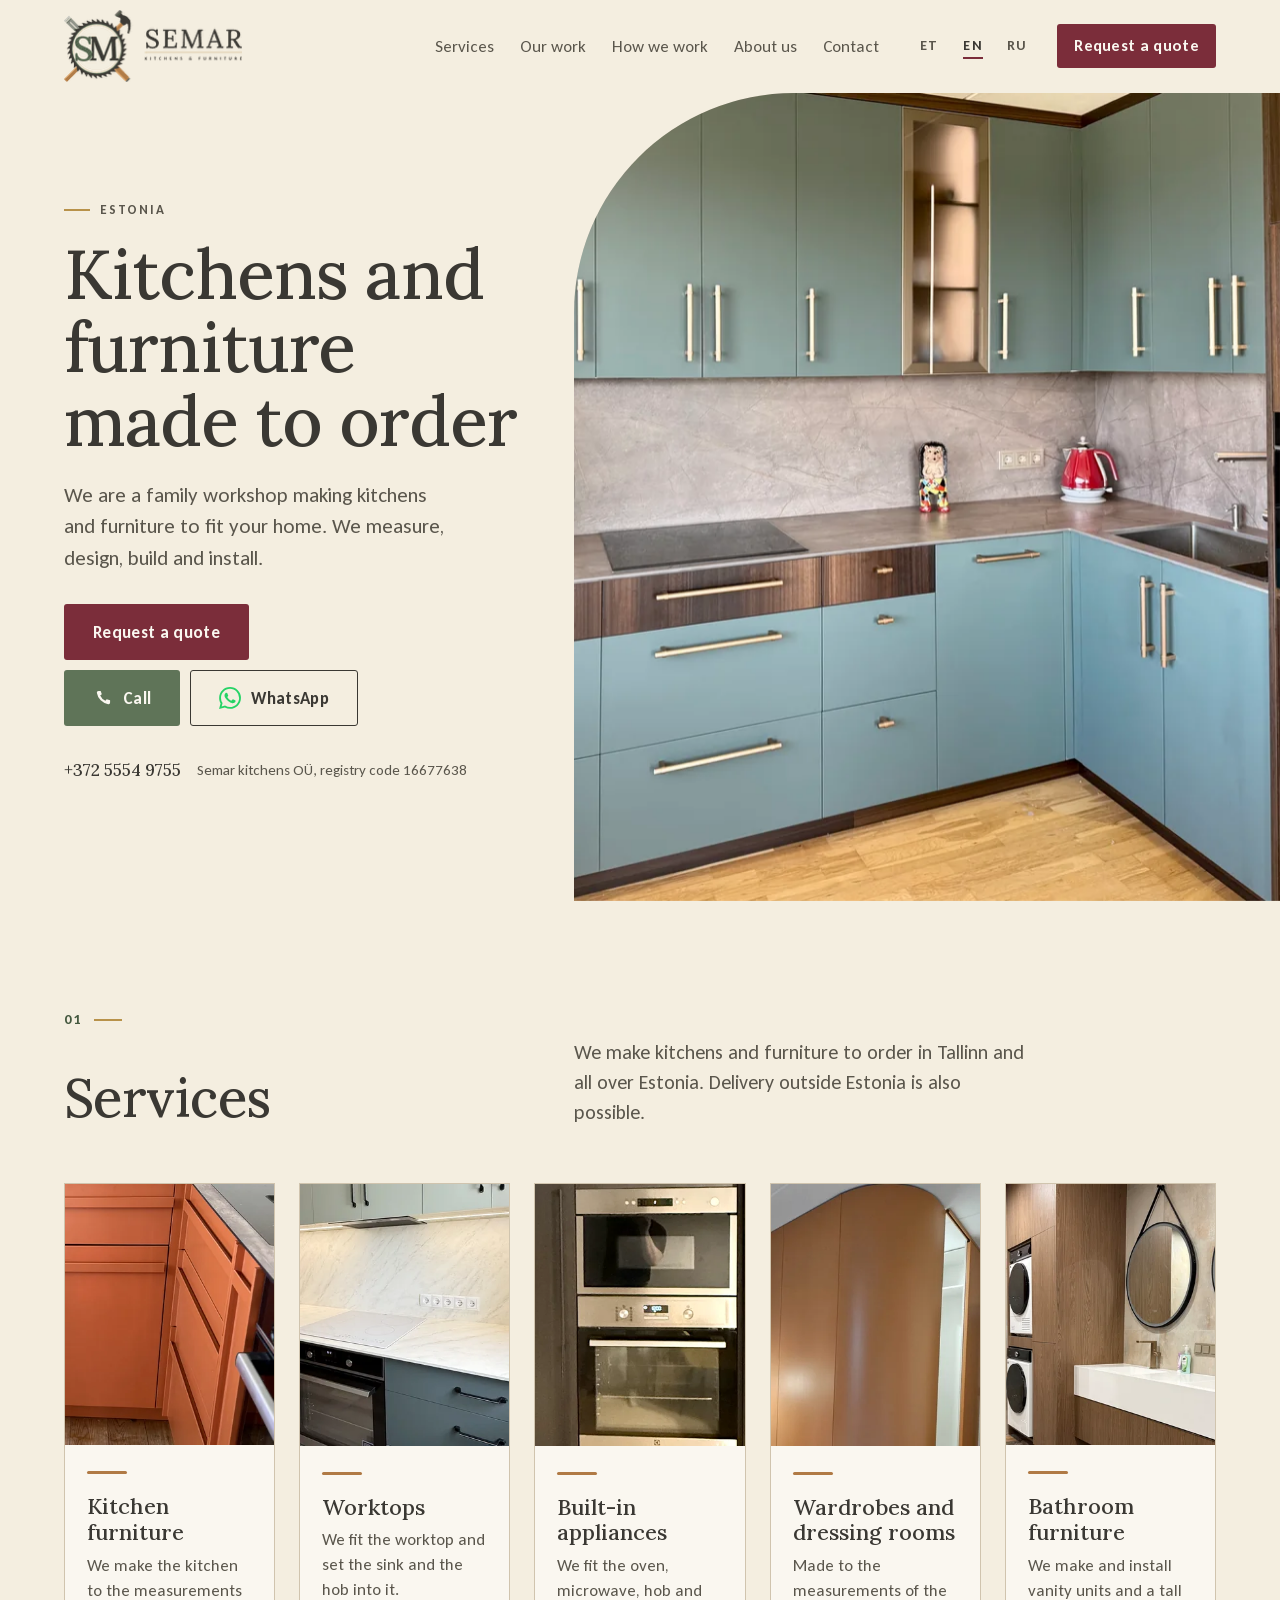
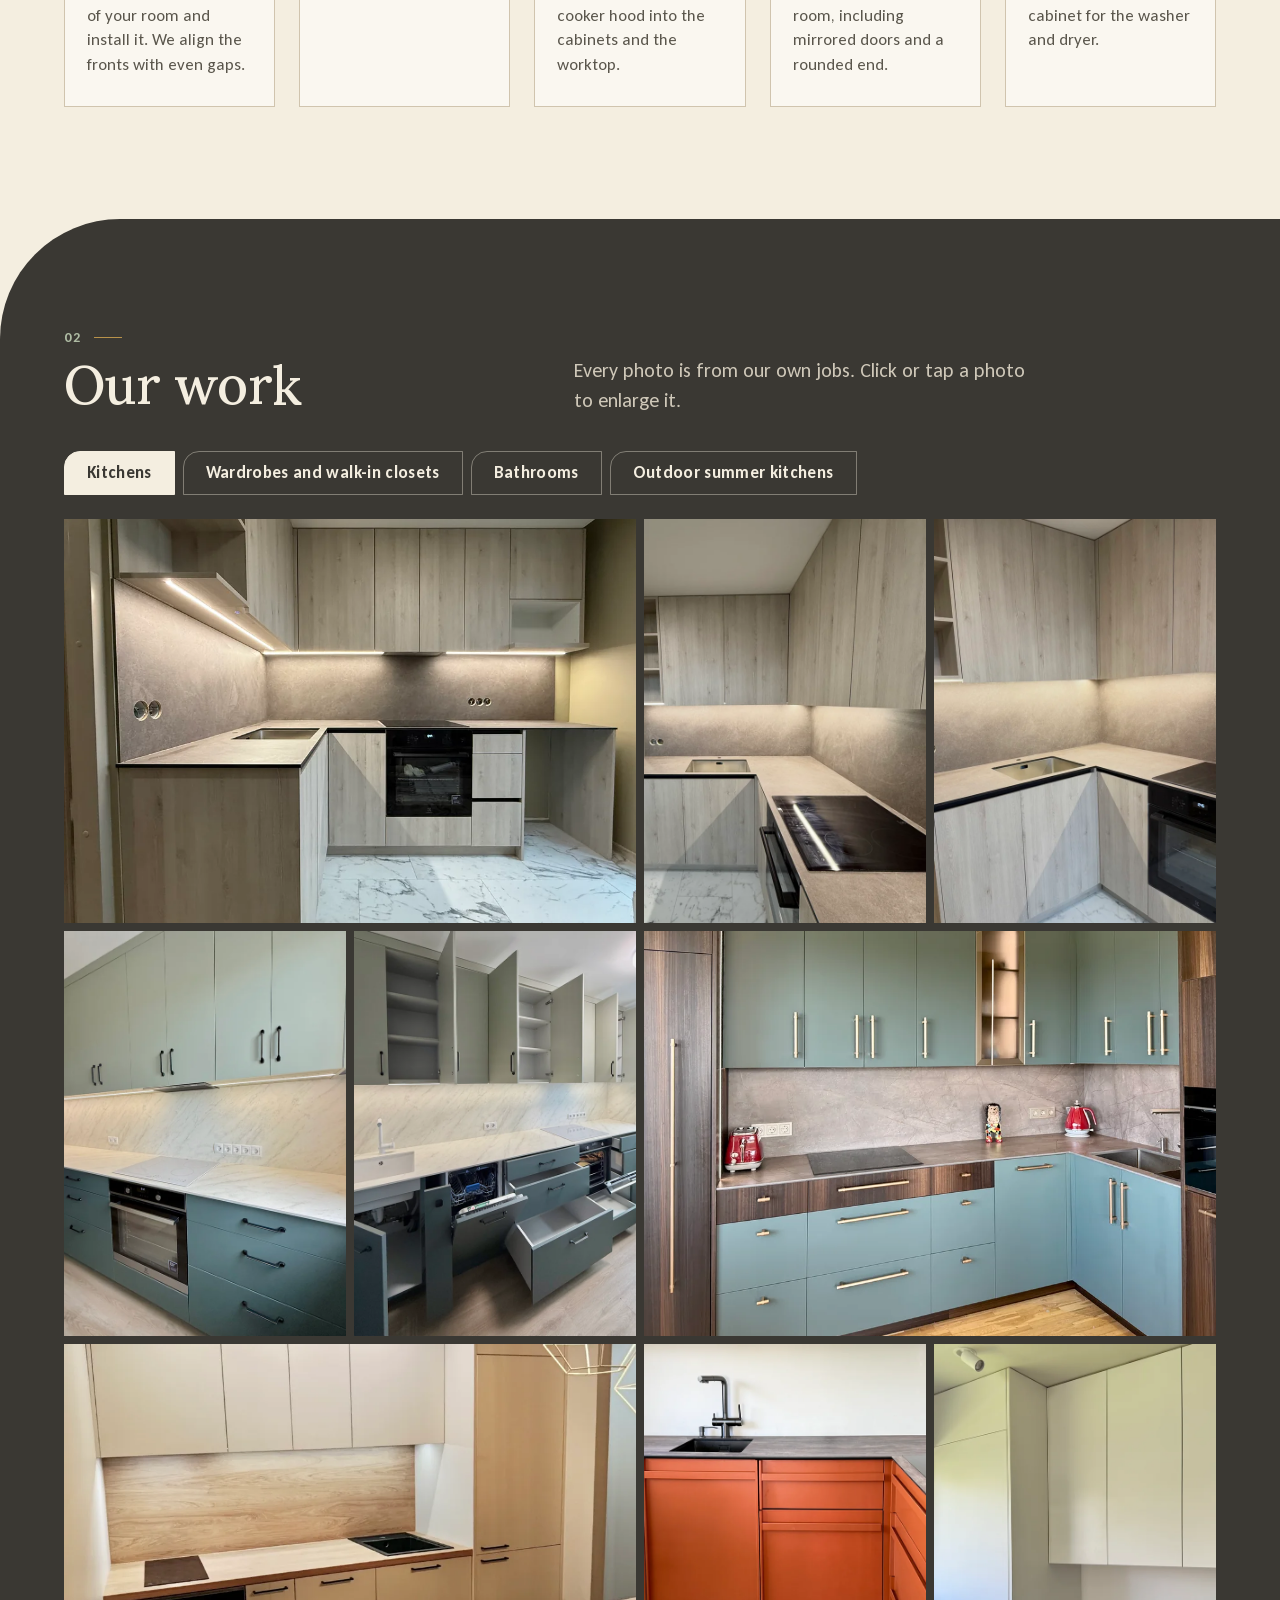
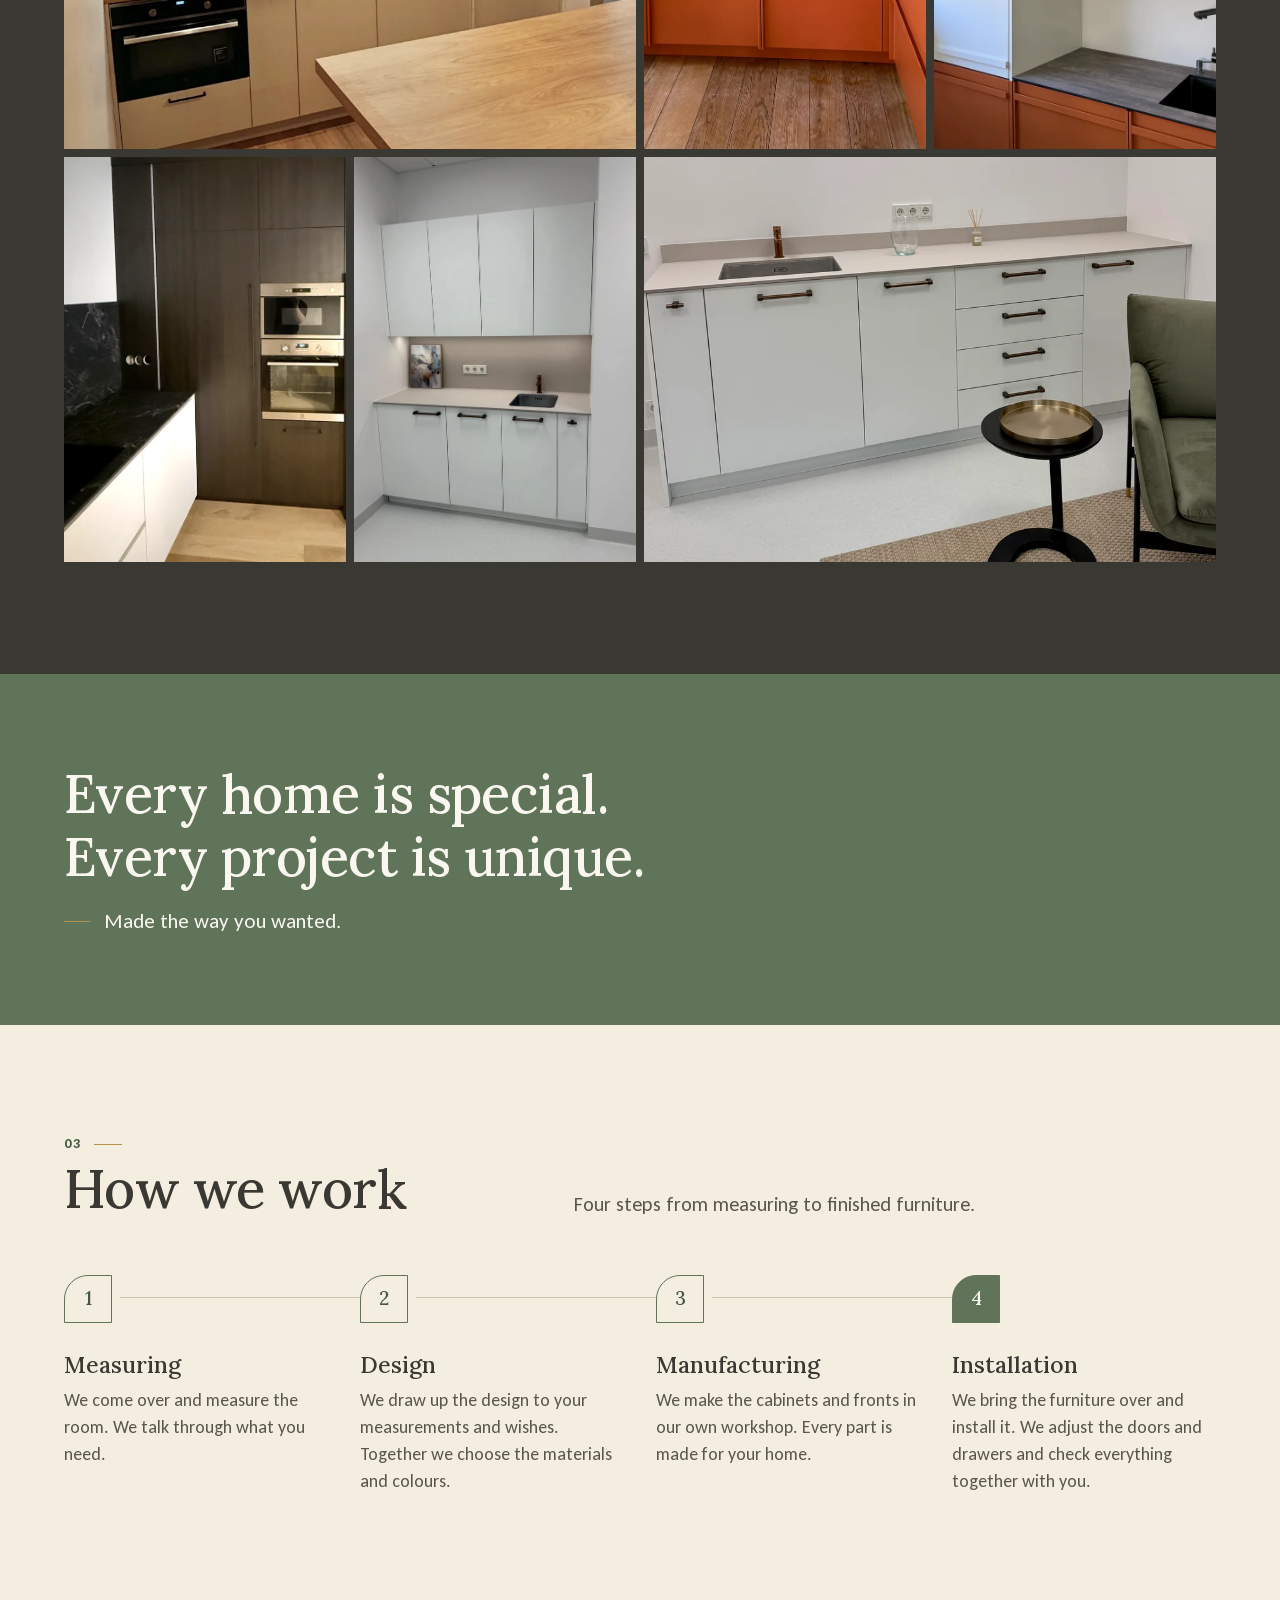
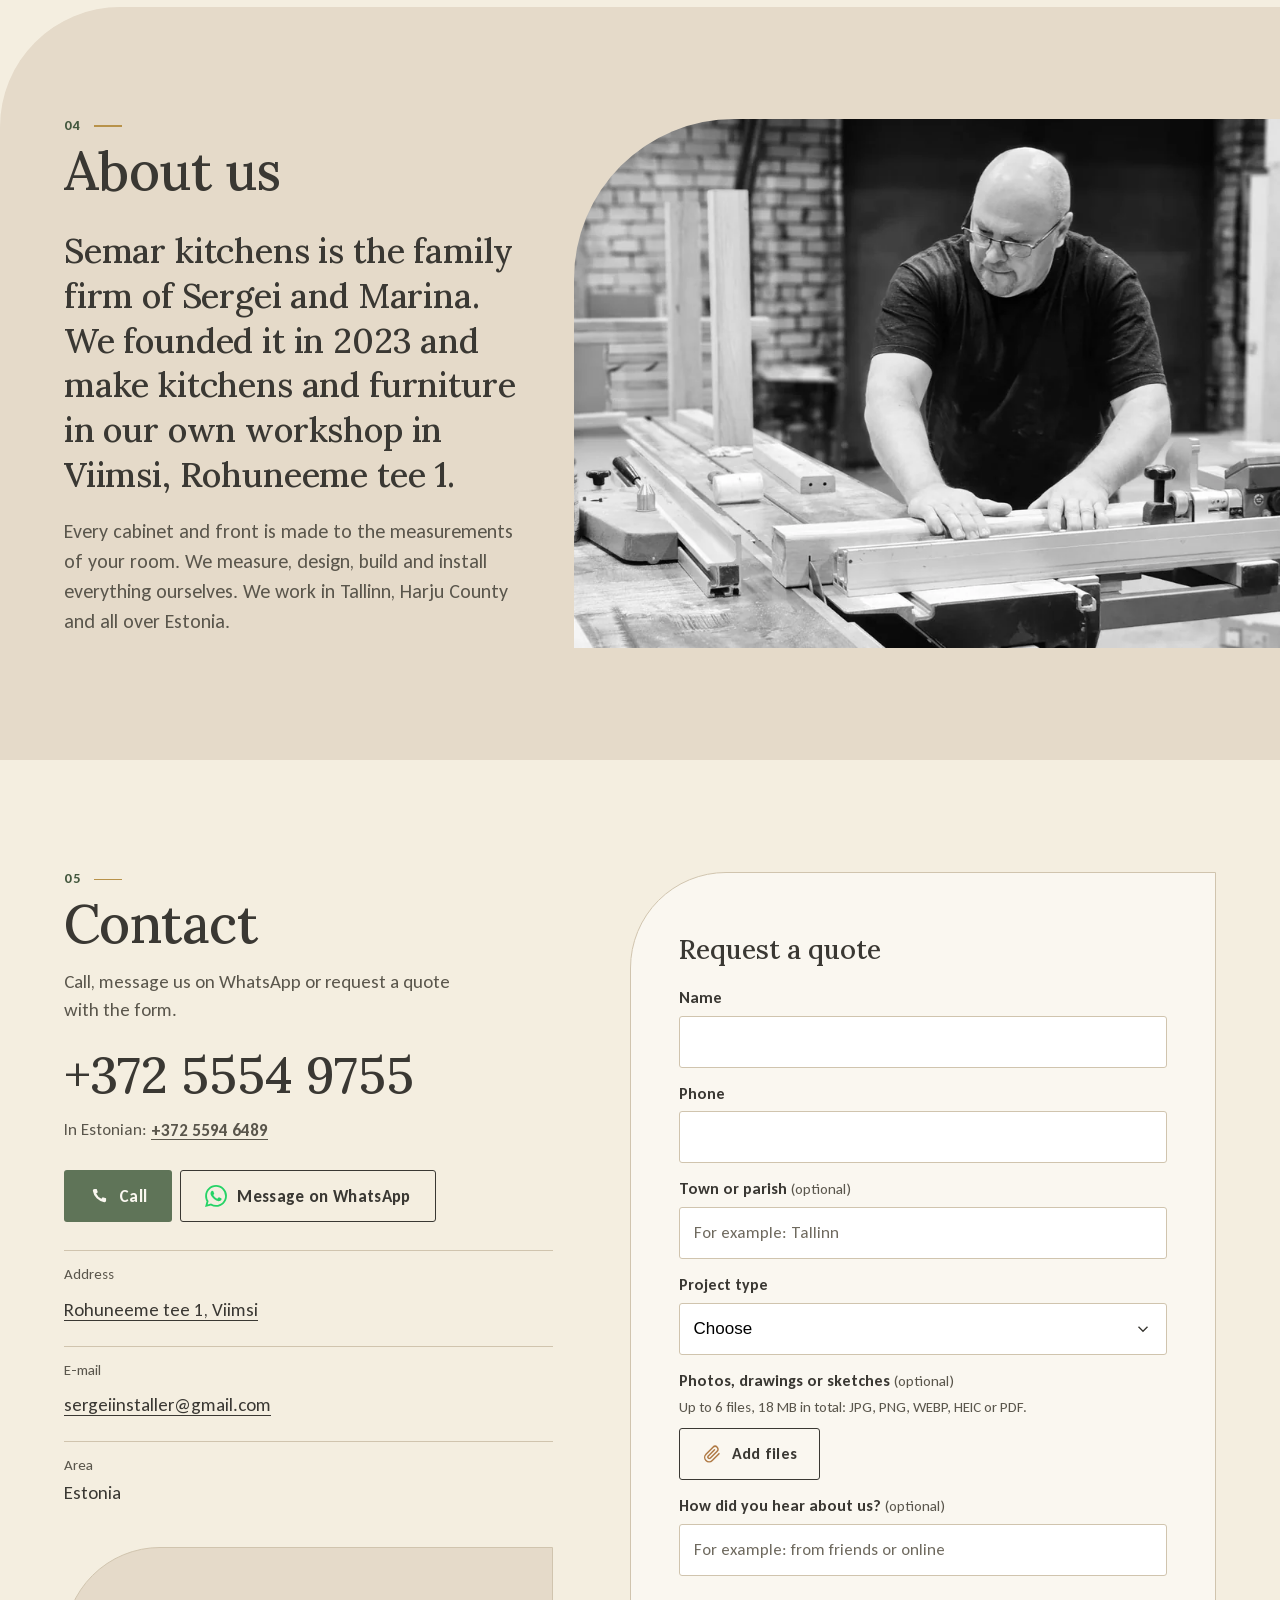
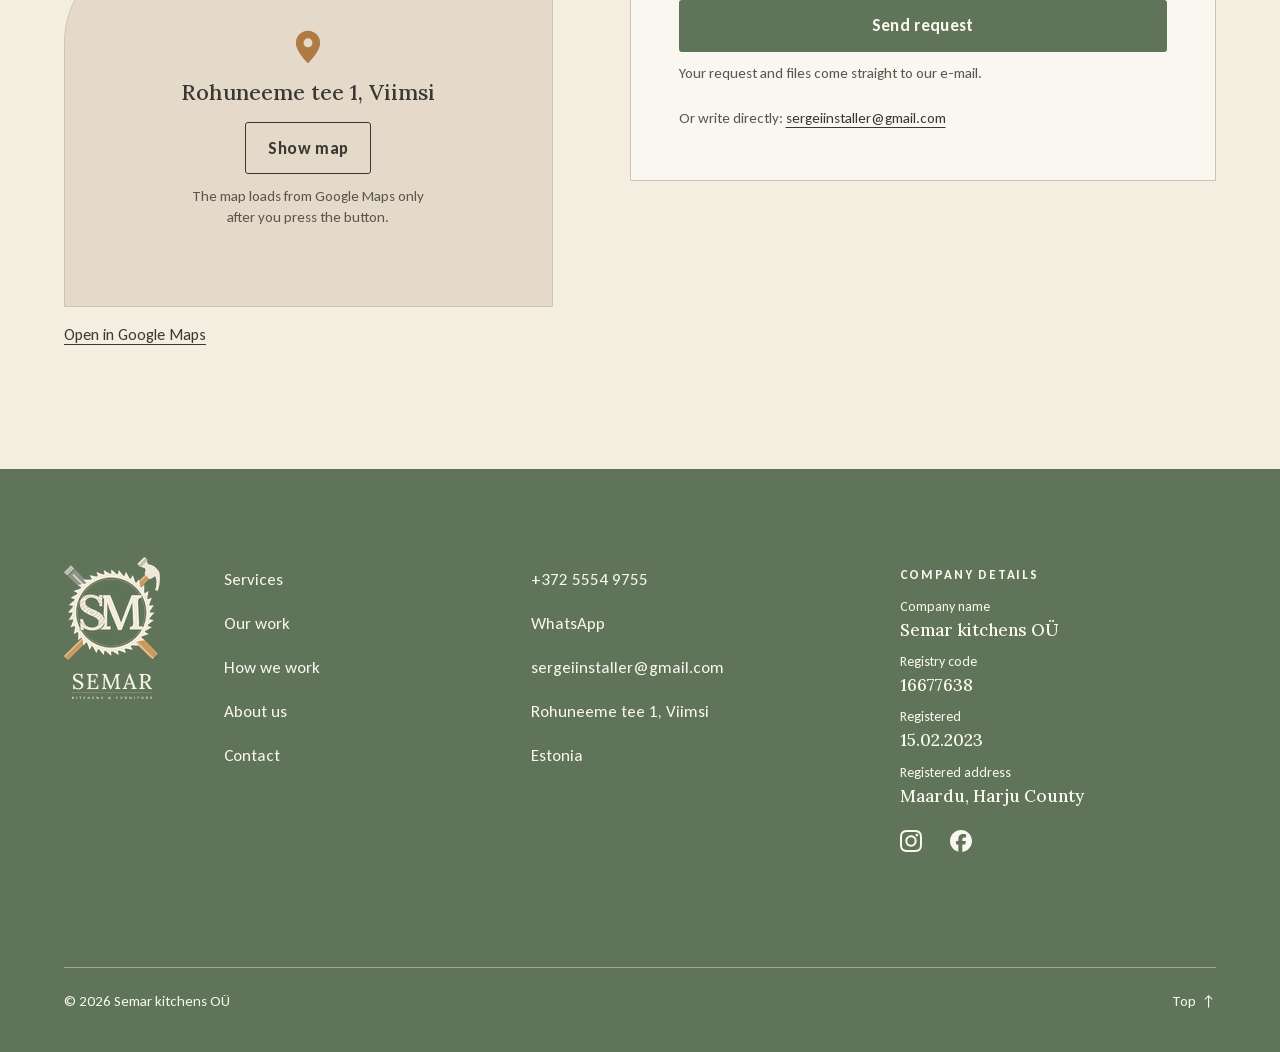
==== commit dd1a8f94: "Gallery: new kitchen from Sergei's Telegram photos of 16.11 (w27-w29, first in «Köögid») Light oak L" ====
--- a/en/index.html
+++ b/en/index.html
@@ -208,6 +208,10 @@
 
     <div class="panel" role="tabpanel" id="p-koogid" aria-labelledby="tab-koogid">
       <ul class="grid">
+        <!-- 16.11 (Sergei, Telegram): new kitchen w27-w29 (_work/build_1611.py), block l + 2 plain first = newest work first -->
+        <li class="tile tile--l"><button type="button" class="tile__b" data-full="/img/w27-1600.webp"><img src="/img/w27-900.webp" srcset="/img/w27-900.webp 900w, /img/w27-1600.webp 1600w" sizes="(min-width: 960px) 46vw, 100vw" width="900" height="675" loading="lazy" alt="L-shaped kitchen with light oak fronts, a grey stone-look worktop and splashback, lighting under the wall cabinets" data-ta="alt:w27"></button></li>
+        <li class="tile"><button type="button" class="tile__b" data-full="/img/w28-1600.webp"><img src="/img/w28-900.webp" srcset="/img/w28-900.webp 704w, /img/w28-1600.webp 1252w" sizes="(min-width: 960px) 23vw, 50vw" width="704" height="900" loading="lazy" alt="Corner of the same kitchen: hob, sink and tall wall cabinets in light oak" data-ta="alt:w28"></button></li>
+        <li class="tile"><button type="button" class="tile__b" data-full="/img/w29-1600.webp"><img src="/img/w29-900.webp" srcset="/img/w29-900.webp 626w, /img/w29-1600.webp 1114w" sizes="(min-width: 960px) 23vw, 50vw" width="626" height="900" loading="lazy" alt="The same kitchen up close: sink corner, oven and a grey stone-look worktop" data-ta="alt:w29"></button></li>
         <li class="tile"><button type="button" class="tile__b" data-full="/img/w07-1600.webp"><img src="/img/w07-900.webp" srcset="/img/w07-900.webp 675w, /img/w07-1600.webp 1200w" sizes="(min-width: 960px) 23vw, 50vw" width="675" height="900" loading="lazy" alt="Straight kitchen: light grey-green wall cabinets with lighting, darker grey-green base cabinets and a marble-look worktop" data-ta="alt:w07"></button></li>
         <li class="tile"><button type="button" class="tile__b" data-full="/img/w23-1600.webp"><img src="/img/w23-900.webp" srcset="/img/w23-900.webp 675w, /img/w23-1600.webp 1200w" sizes="(min-width: 960px) 23vw, 50vw" width="675" height="900" loading="lazy" alt="The same kitchen with the doors and drawers open: shelves in the wall cabinets, a dishwasher, an oven and deep drawers" data-ta="alt:w23"></button></li>
         <li class="tile tile--l"><button type="button" class="tile__b" data-full="/img/w10-1600.webp"><img src="/img/w10-900.webp" srcset="/img/w10-900.webp 900w, /img/w10-1600.webp 1600w" sizes="(min-width: 960px) 46vw, 100vw" width="900" height="711" loading="lazy" alt="Corner kitchen with green-grey fronts, tall cabinets in a dark wood tone and golden handles" data-ta="alt:w10"></button></li>
@@ -451,7 +455,7 @@
   <button type="button" class="lb__btn lb__next" id="lb-next" aria-label="Next photo" data-ta="aria-label:lbNext"><svg viewBox="0 0 24 24" aria-hidden="true"><path d="M9 5l7 7-7 7"/></svg></button>
 </div>
 
-<script type="application/json" id="i18n-et">{"skip":"Liigu sisu juurde","navServ":"Teenused","navWork":"Meie tööd","navHow":"Kuidas töötame","navAbout":"Meist","navContact":"Kontakt","cta":"Küsige pakkumist!","call":"Helista","heroWhere":"Eesti","h1":"Köögid ja mööbel eritellimusel","heroLead":"Oleme pereettevõte ja teeme köögid ning mööbli Teie kodu mõõtude järgi. Mõõdame, projekteerime, valmistame ja paigaldame.","heroReg":"Semar kitchens OÜ, registrikood 16677638","servH":"Teenused","servIntro":"Valmistame köögid ja mööbli eritellimusel Tallinnas ja üle Eesti. Võimalik on ka tarne välismaale.","s1h":"Köögimööbel","s1p":"Valmistame köögi Teie ruumi mõõtude järgi ja paigaldame selle. Fassaadid reguleerime nii, et vahed on ühtlased.","s2h":"Tööpinnad","s2p":"Paigaldame tööpinna ning sobitame sinna valamu ja pliidiplaadi.","s3h":"Kodumasinad kappidesse","s3p":"Paigaldame ahju, mikrolaineahju, pliidiplaadi ja õhupuhasti kappidesse ja tööpinda.","s4h":"Riidekapid ja garderoobid","s4p":"Valmistame need ruumi mõõtude järgi, ka peegelustega ja ümara otsaga.","s5h":"Vannitoamööbel","s5p":"Valmistame ja paigaldame valamukapid ning kõrge kapi pesumasinale ja kuivatile.","workH":"Meie tööd","workIntro":"Kõik fotod on meie objektidelt. Vajutage fotole, et seda suurelt näha.","catKitchen":"Köögid","catWardrobe":"Riidekapid ja garderoobid","catBath":"Vannitoad","catOutdoor":"Väliköögid","motto1a":"Iga kodu on eriline.","motto1b":"Iga projekt on ainulaadne.","motto2":"Tehtud just nii, nagu soovisite.","howH":"Kuidas töötame","howIntro":"Neli sammu mõõtmisest valmis mööblini.","st1h":"Mõõtmine","st1p":"Tuleme kohale ja mõõdame ruumi. Räägime läbi, mida soovite.","st2h":"Projekt","st2p":"Teeme projekti Teie mõõtude ja soovide järgi. Valime koos materjalid ja värvid.","st3h":"Valmistamine","st3p":"Valmistame kapid ja fassaadid oma töökojas. Iga detail on tehtud just Teie kodu jaoks.","st4h":"Paigaldus","st4p":"Toome mööbli kohale ja paigaldame selle. Reguleerime uksed ja sahtlid ning vaatame kõik koos Teiega üle.","aboutH":"Meist","aboutP1":"Semar kitchens on Sergei ja Marina pereettevõte. Asutasime selle 2023. aastal ja teeme köögid ning mööbli oma töökojas Viimsis, Rohuneeme tee 1.","aboutP2":"Iga kapp ja fassaad valmib Teie ruumi mõõtude järgi. Mõõdame, projekteerime, valmistame ja paigaldame ise. Töötame Tallinnas, Harjumaal ja üle Eesti.","contactH":"Kontakt","contactLead":"Helistage, kirjutage WhatsAppi või küsige pakkumist vormiga.","tel2Lbl":"Vene keeles:","waWrite":"Kirjutage WhatsAppi","cAddress":"Aadress","addrFull":"Rohuneeme tee 1, Viimsi vald, Harjumaa","cMail":"E-post","cArea":"Piirkond","formH":"Küsige pakkumist","fName":"Nimi","fPhone":"Telefon","fCity":"Linn või vald","fOpt":"(ei ole kohustuslik)","fType":"Projekti tüüp","fTypeNone":"Valige","fTypeKitchen":"Köök","fTypeWardrobe":"Riidekapp","fTypeBath":"Vannitoamööbel","fTypeOther":"Muu","fFiles":"Fotod, joonised või visandid","fFilesHint":"Kuni 6 faili, kokku kuni 18 MB: JPG, PNG, WEBP, HEIC või PDF.","fFilesAdd":"Lisa failid","fSource":"Kust Te meist kuulsite?","fSubmit":"Saada päring","openMail":"Ava valmis kiri","failAddr":"Või kirjutage sellele aadressile:","copyAddr":"Kopeeri aadress","copyText":"Kopeeri kirja tekst","fNote":"Päring ja failid jõuavad otse meie e-postile.","fAlt":"Või kirjutage otse:","mapShow":"Näita kaarti","mapNote":"Kaart laaditakse Google Mapsist alles pärast nupuvajutust.","mapOpen":"Ava Google Mapsis","dataH":"Ettevõtte andmed","dName":"Ärinimi","dCode":"Registrikood","dReg":"Registreeritud","dSeat":"Registriaadress","dSeatV":"Maardu, Harjumaa","ftrFacts":"© 2026 Semar kitchens OÜ","up":"Üles","navAria":"Peamenüü","menuOpen":"Ava menüü","heroAlt":"Nurgaköök rohekate fassaadide, tumedas puidutoonis kõrgete kappide ja kuldsete käepidemetega","s1alt":"Terrakotatoonis köögikapid ja sahtlid, tume tööpind","s2alt":"Marmorimustriga tööpind, pliidiplaat ja valgustus ülemiste kappide all","s3alt":"Tumedad kõrged kapid, kuhu on paigaldatud mikrolaineahi ja ahi","s4alt":"Ümara otsaga riidekapp magamistoas","s5alt":"Puidutoonis kõrge kapp pesumasinale ja kuivatile ning valge valamuga kapp","tabsAria":"Tööde liigid","w07":"Sirge köök: heledad rohekashallid ülemised kapid valgustusega, tumedamad rohekashallid alumised kapid ja marmorimustriga tööpind","w23":"Sama köök avatud uste ja sahtlitega: riiulid ülemistes kappides, nõudepesumasin, ahi ja sügavad sahtlid","w10":"Nurgaköök rohekate fassaadide, tumedas puidutoonis kõrgete kappide ja kuldsete käepidemetega","w11":"Helebeež köök puidutoonis tööpinna ja seinapaneeliga, ees puidust laud","w05":"Terrakotatoonis köök tumeda tööpinna ja musta valamuga","w22":"Sama terrakotaköök teiselt seinalt: valged kõrged ja ülemised kapid, tume tööpind ja must valamu","w09":"Tumedad kõrged kapid mikrolaineahju ja ahjuga, kõrval valged alumised kapid tumeda tööpinnaga","w12":"Väike valge köök tumedate käepidemete ja helehalli tööpinnaga","w24":"Helehall köögirida pronksitoonis käepidemetega: valamu, sahtlid ja hele tööpind","w02":"Ümara otsaga riidekapp magamistoas, kõrval lahtine uks garderoobi","w14":"Sinepikollane kapisein: ülemised kapid ja sahtlitega kummut ümara servaga","w13":"Valge raamfassaadidega riidekapisein pronksitoonis käepidemetega","w26":"Esik: põrandast laeni peegel, lainelise reljeefiga seinapaneelid ja seinale kinnitatud puidutoonis konsool sahtliga","w15":"Kitsas esik, lakke ulatuv kahe uksega riidekapp pikkade käepidemetega","w16":"Avatud riidekapp: riiulid, riidelatid ja kaks sahtlit","w01":"Helebeež riidekapp kahe peegeluksega magamistoas","w08":"Vannituba: puidutoonis kõrge kapp pesumasinale ja kuivatile ning seinale kinnitatud valamukapp","w25":"Vannituba: tumedas puidutoonis kõrge kapp pesumasinale ja kuivatile, lahtine riiul ja tume valamukapp","w03":"Helesinine valamukapp kahe valamu ja kuldsete käepidemetega","w17":"Valge seinale kinnitatud valamukapp kahe sahtli ja tumedate käepidemetega","w04":"Hall seinale kinnitatud valamukapp lahtiste riiulitega","w18":"Väliköök aias: avatav katus valgustusega, grill, valamu ja hallid kapid puitterrassil","w19":"Sama väliköök lähemalt: grill, sahtlid ja puitvoodriga seinad","w20":"Väliköök õhtuvalguses: grill, õhupuhasti, valamu ja tumehallid kapid katuse all","w21":"Väliköök, ees ettevõtte omanikud","aboutPhotoAlt":"Töökojas: detaili saagimine formaatsaega","fCityPh":"Näiteks: Tallinn","fSourcePh":"Näiteks: tuttavalt või internetist","ftrNavAria":"Jaluse menüü","socIg":"Semar kitchens Instagramis","socFb":"Semar kitchens Facebookis","lbAria":"Foto suurelt","lbClose":"Sulge","lbPrev":"Eelmine foto","lbNext":"Järgmine foto"}</script>
+<script type="application/json" id="i18n-et">{"skip":"Liigu sisu juurde","navServ":"Teenused","navWork":"Meie tööd","navHow":"Kuidas töötame","navAbout":"Meist","navContact":"Kontakt","cta":"Küsige pakkumist!","call":"Helista","heroWhere":"Eesti","h1":"Köögid ja mööbel eritellimusel","heroLead":"Oleme pereettevõte ja teeme köögid ning mööbli Teie kodu mõõtude järgi. Mõõdame, projekteerime, valmistame ja paigaldame.","heroReg":"Semar kitchens OÜ, registrikood 16677638","servH":"Teenused","servIntro":"Valmistame köögid ja mööbli eritellimusel Tallinnas ja üle Eesti. Võimalik on ka tarne välismaale.","s1h":"Köögimööbel","s1p":"Valmistame köögi Teie ruumi mõõtude järgi ja paigaldame selle. Fassaadid reguleerime nii, et vahed on ühtlased.","s2h":"Tööpinnad","s2p":"Paigaldame tööpinna ning sobitame sinna valamu ja pliidiplaadi.","s3h":"Kodumasinad kappidesse","s3p":"Paigaldame ahju, mikrolaineahju, pliidiplaadi ja õhupuhasti kappidesse ja tööpinda.","s4h":"Riidekapid ja garderoobid","s4p":"Valmistame need ruumi mõõtude järgi, ka peegelustega ja ümara otsaga.","s5h":"Vannitoamööbel","s5p":"Valmistame ja paigaldame valamukapid ning kõrge kapi pesumasinale ja kuivatile.","workH":"Meie tööd","workIntro":"Kõik fotod on meie objektidelt. Vajutage fotole, et seda suurelt näha.","catKitchen":"Köögid","catWardrobe":"Riidekapid ja garderoobid","catBath":"Vannitoad","catOutdoor":"Väliköögid","motto1a":"Iga kodu on eriline.","motto1b":"Iga projekt on ainulaadne.","motto2":"Tehtud just nii, nagu soovisite.","howH":"Kuidas töötame","howIntro":"Neli sammu mõõtmisest valmis mööblini.","st1h":"Mõõtmine","st1p":"Tuleme kohale ja mõõdame ruumi. Räägime läbi, mida soovite.","st2h":"Projekt","st2p":"Teeme projekti Teie mõõtude ja soovide järgi. Valime koos materjalid ja värvid.","st3h":"Valmistamine","st3p":"Valmistame kapid ja fassaadid oma töökojas. Iga detail on tehtud just Teie kodu jaoks.","st4h":"Paigaldus","st4p":"Toome mööbli kohale ja paigaldame selle. Reguleerime uksed ja sahtlid ning vaatame kõik koos Teiega üle.","aboutH":"Meist","aboutP1":"Semar kitchens on Sergei ja Marina pereettevõte. Asutasime selle 2023. aastal ja teeme köögid ning mööbli oma töökojas Viimsis, Rohuneeme tee 1.","aboutP2":"Iga kapp ja fassaad valmib Teie ruumi mõõtude järgi. Mõõdame, projekteerime, valmistame ja paigaldame ise. Töötame Tallinnas, Harjumaal ja üle Eesti.","contactH":"Kontakt","contactLead":"Helistage, kirjutage WhatsAppi või küsige pakkumist vormiga.","tel2Lbl":"Vene keeles:","waWrite":"Kirjutage WhatsAppi","cAddress":"Aadress","addrFull":"Rohuneeme tee 1, Viimsi vald, Harjumaa","cMail":"E-post","cArea":"Piirkond","formH":"Küsige pakkumist","fName":"Nimi","fPhone":"Telefon","fCity":"Linn või vald","fOpt":"(ei ole kohustuslik)","fType":"Projekti tüüp","fTypeNone":"Valige","fTypeKitchen":"Köök","fTypeWardrobe":"Riidekapp","fTypeBath":"Vannitoamööbel","fTypeOther":"Muu","fFiles":"Fotod, joonised või visandid","fFilesHint":"Kuni 6 faili, kokku kuni 18 MB: JPG, PNG, WEBP, HEIC või PDF.","fFilesAdd":"Lisa failid","fSource":"Kust Te meist kuulsite?","fSubmit":"Saada päring","openMail":"Ava valmis kiri","failAddr":"Või kirjutage sellele aadressile:","copyAddr":"Kopeeri aadress","copyText":"Kopeeri kirja tekst","fNote":"Päring ja failid jõuavad otse meie e-postile.","fAlt":"Või kirjutage otse:","mapShow":"Näita kaarti","mapNote":"Kaart laaditakse Google Mapsist alles pärast nupuvajutust.","mapOpen":"Ava Google Mapsis","dataH":"Ettevõtte andmed","dName":"Ärinimi","dCode":"Registrikood","dReg":"Registreeritud","dSeat":"Registriaadress","dSeatV":"Maardu, Harjumaa","ftrFacts":"© 2026 Semar kitchens OÜ","up":"Üles","navAria":"Peamenüü","menuOpen":"Ava menüü","heroAlt":"Nurgaköök rohekate fassaadide, tumedas puidutoonis kõrgete kappide ja kuldsete käepidemetega","s1alt":"Terrakotatoonis köögikapid ja sahtlid, tume tööpind","s2alt":"Marmorimustriga tööpind, pliidiplaat ja valgustus ülemiste kappide all","s3alt":"Tumedad kõrged kapid, kuhu on paigaldatud mikrolaineahi ja ahi","s4alt":"Ümara otsaga riidekapp magamistoas","s5alt":"Puidutoonis kõrge kapp pesumasinale ja kuivatile ning valge valamuga kapp","tabsAria":"Tööde liigid","w27":"L-kujuline köök heledas tammetoonis fassaadidega, halli kivimustriga tööpinna ja seinapaneeliga, valgustus ülemiste kappide all","w28":"Sama köögi nurk: pliidiplaat, valamu ja kõrged ülemised kapid heledas tammetoonis","w29":"Sama köök lähemalt: valamunurk, ahi ja hall kivimustriga tööpind","w07":"Sirge köök: heledad rohekashallid ülemised kapid valgustusega, tumedamad rohekashallid alumised kapid ja marmorimustriga tööpind","w23":"Sama köök avatud uste ja sahtlitega: riiulid ülemistes kappides, nõudepesumasin, ahi ja sügavad sahtlid","w10":"Nurgaköök rohekate fassaadide, tumedas puidutoonis kõrgete kappide ja kuldsete käepidemetega","w11":"Helebeež köök puidutoonis tööpinna ja seinapaneeliga, ees puidust laud","w05":"Terrakotatoonis köök tumeda tööpinna ja musta valamuga","w22":"Sama terrakotaköök teiselt seinalt: valged kõrged ja ülemised kapid, tume tööpind ja must valamu","w09":"Tumedad kõrged kapid mikrolaineahju ja ahjuga, kõrval valged alumised kapid tumeda tööpinnaga","w12":"Väike valge köök tumedate käepidemete ja helehalli tööpinnaga","w24":"Helehall köögirida pronksitoonis käepidemetega: valamu, sahtlid ja hele tööpind","w02":"Ümara otsaga riidekapp magamistoas, kõrval lahtine uks garderoobi","w14":"Sinepikollane kapisein: ülemised kapid ja sahtlitega kummut ümara servaga","w13":"Valge raamfassaadidega riidekapisein pronksitoonis käepidemetega","w26":"Esik: põrandast laeni peegel, lainelise reljeefiga seinapaneelid ja seinale kinnitatud puidutoonis konsool sahtliga","w15":"Kitsas esik, lakke ulatuv kahe uksega riidekapp pikkade käepidemetega","w16":"Avatud riidekapp: riiulid, riidelatid ja kaks sahtlit","w01":"Helebeež riidekapp kahe peegeluksega magamistoas","w08":"Vannituba: puidutoonis kõrge kapp pesumasinale ja kuivatile ning seinale kinnitatud valamukapp","w25":"Vannituba: tumedas puidutoonis kõrge kapp pesumasinale ja kuivatile, lahtine riiul ja tume valamukapp","w03":"Helesinine valamukapp kahe valamu ja kuldsete käepidemetega","w17":"Valge seinale kinnitatud valamukapp kahe sahtli ja tumedate käepidemetega","w04":"Hall seinale kinnitatud valamukapp lahtiste riiulitega","w18":"Väliköök aias: avatav katus valgustusega, grill, valamu ja hallid kapid puitterrassil","w19":"Sama väliköök lähemalt: grill, sahtlid ja puitvoodriga seinad","w20":"Väliköök õhtuvalguses: grill, õhupuhasti, valamu ja tumehallid kapid katuse all","w21":"Väliköök, ees ettevõtte omanikud","aboutPhotoAlt":"Töökojas: detaili saagimine formaatsaega","fCityPh":"Näiteks: Tallinn","fSourcePh":"Näiteks: tuttavalt või internetist","ftrNavAria":"Jaluse menüü","socIg":"Semar kitchens Instagramis","socFb":"Semar kitchens Facebookis","lbAria":"Foto suurelt","lbClose":"Sulge","lbPrev":"Eelmine foto","lbNext":"Järgmine foto"}</script>
 <script src="/js/main.js"></script>
 </body>
 </html>
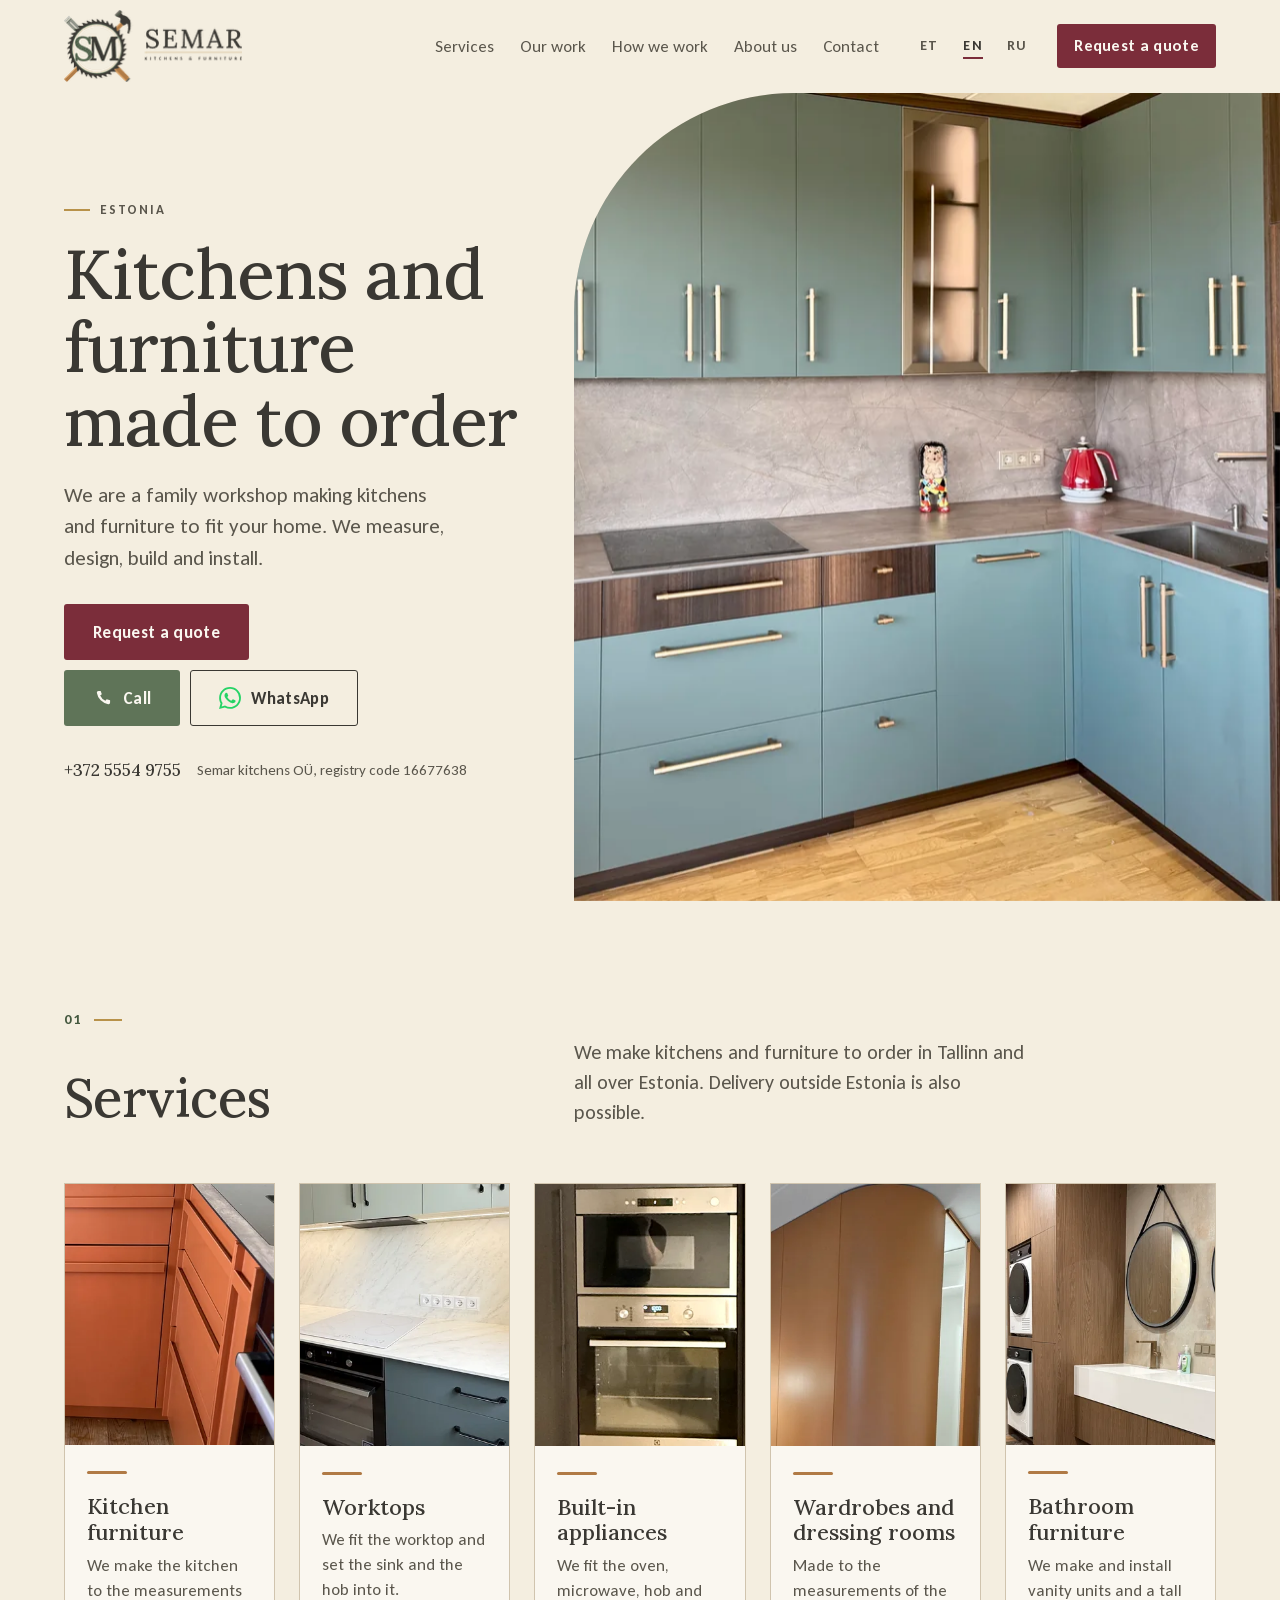
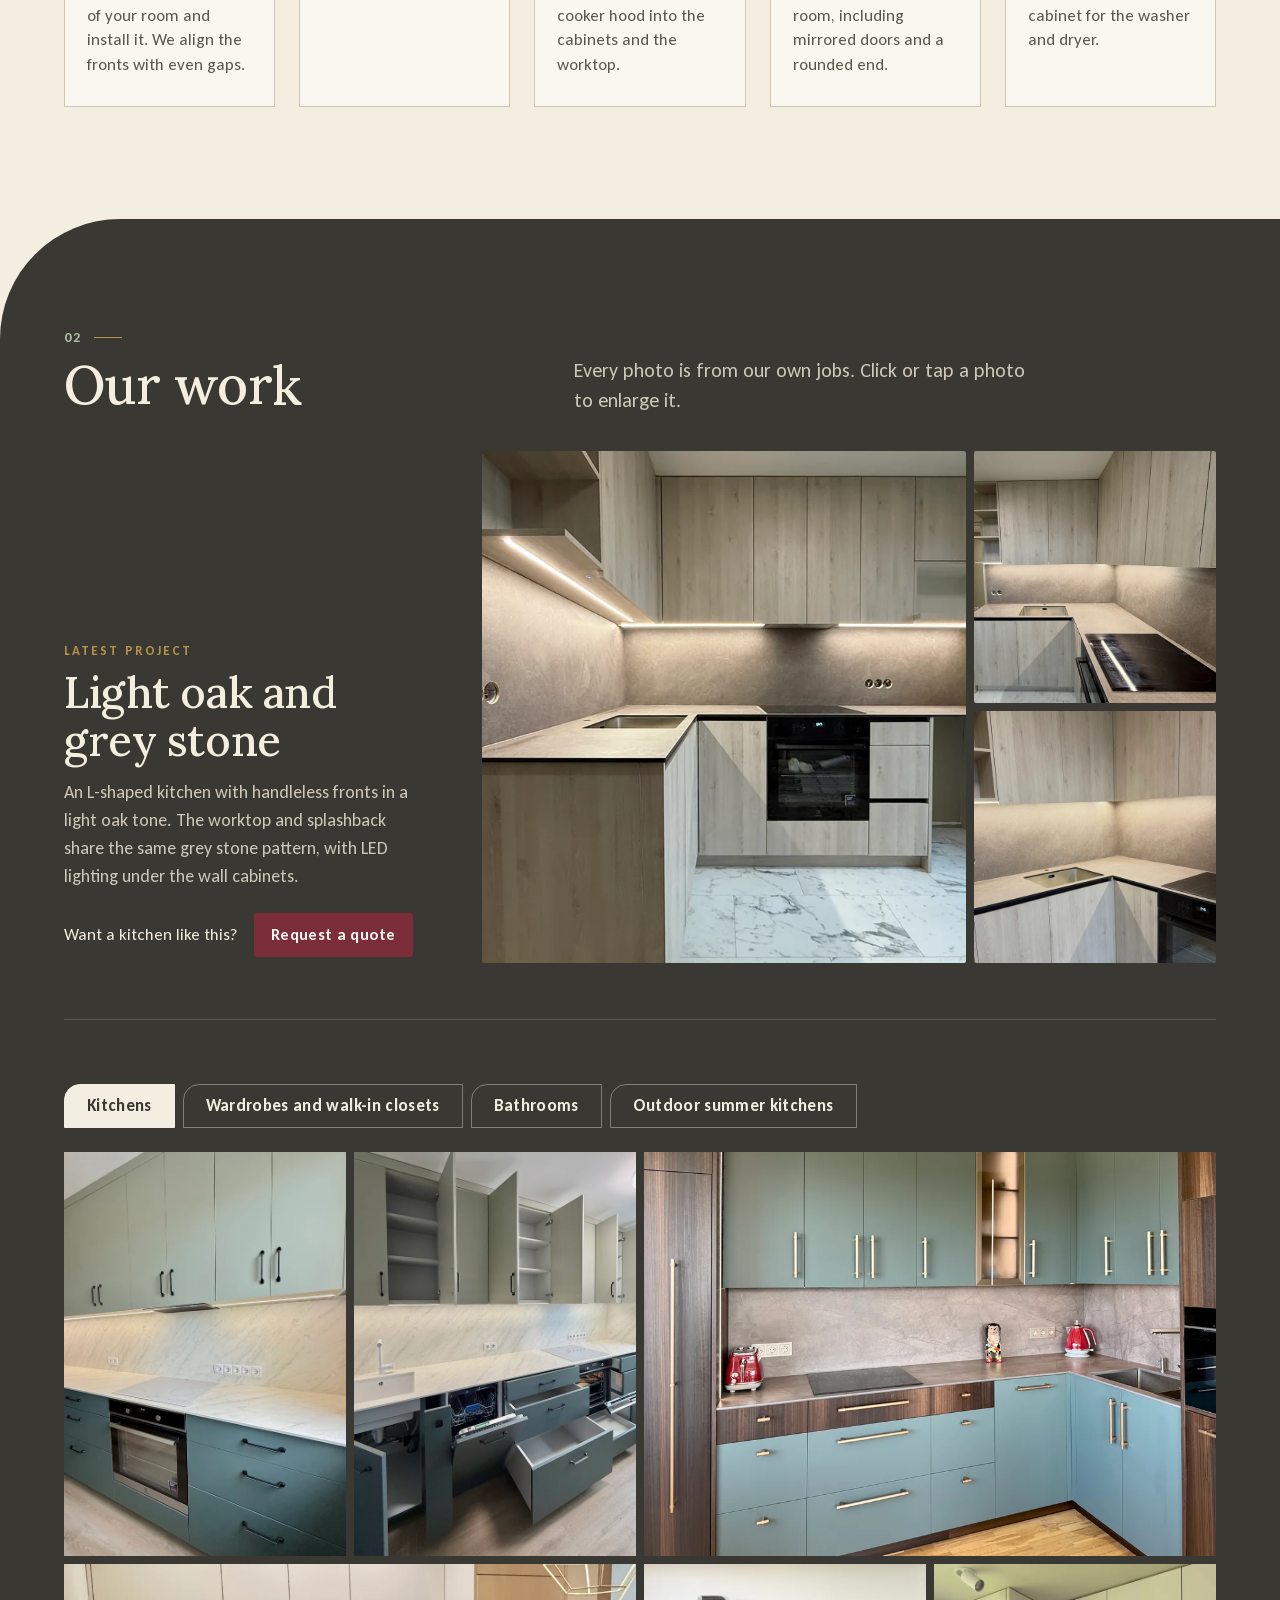
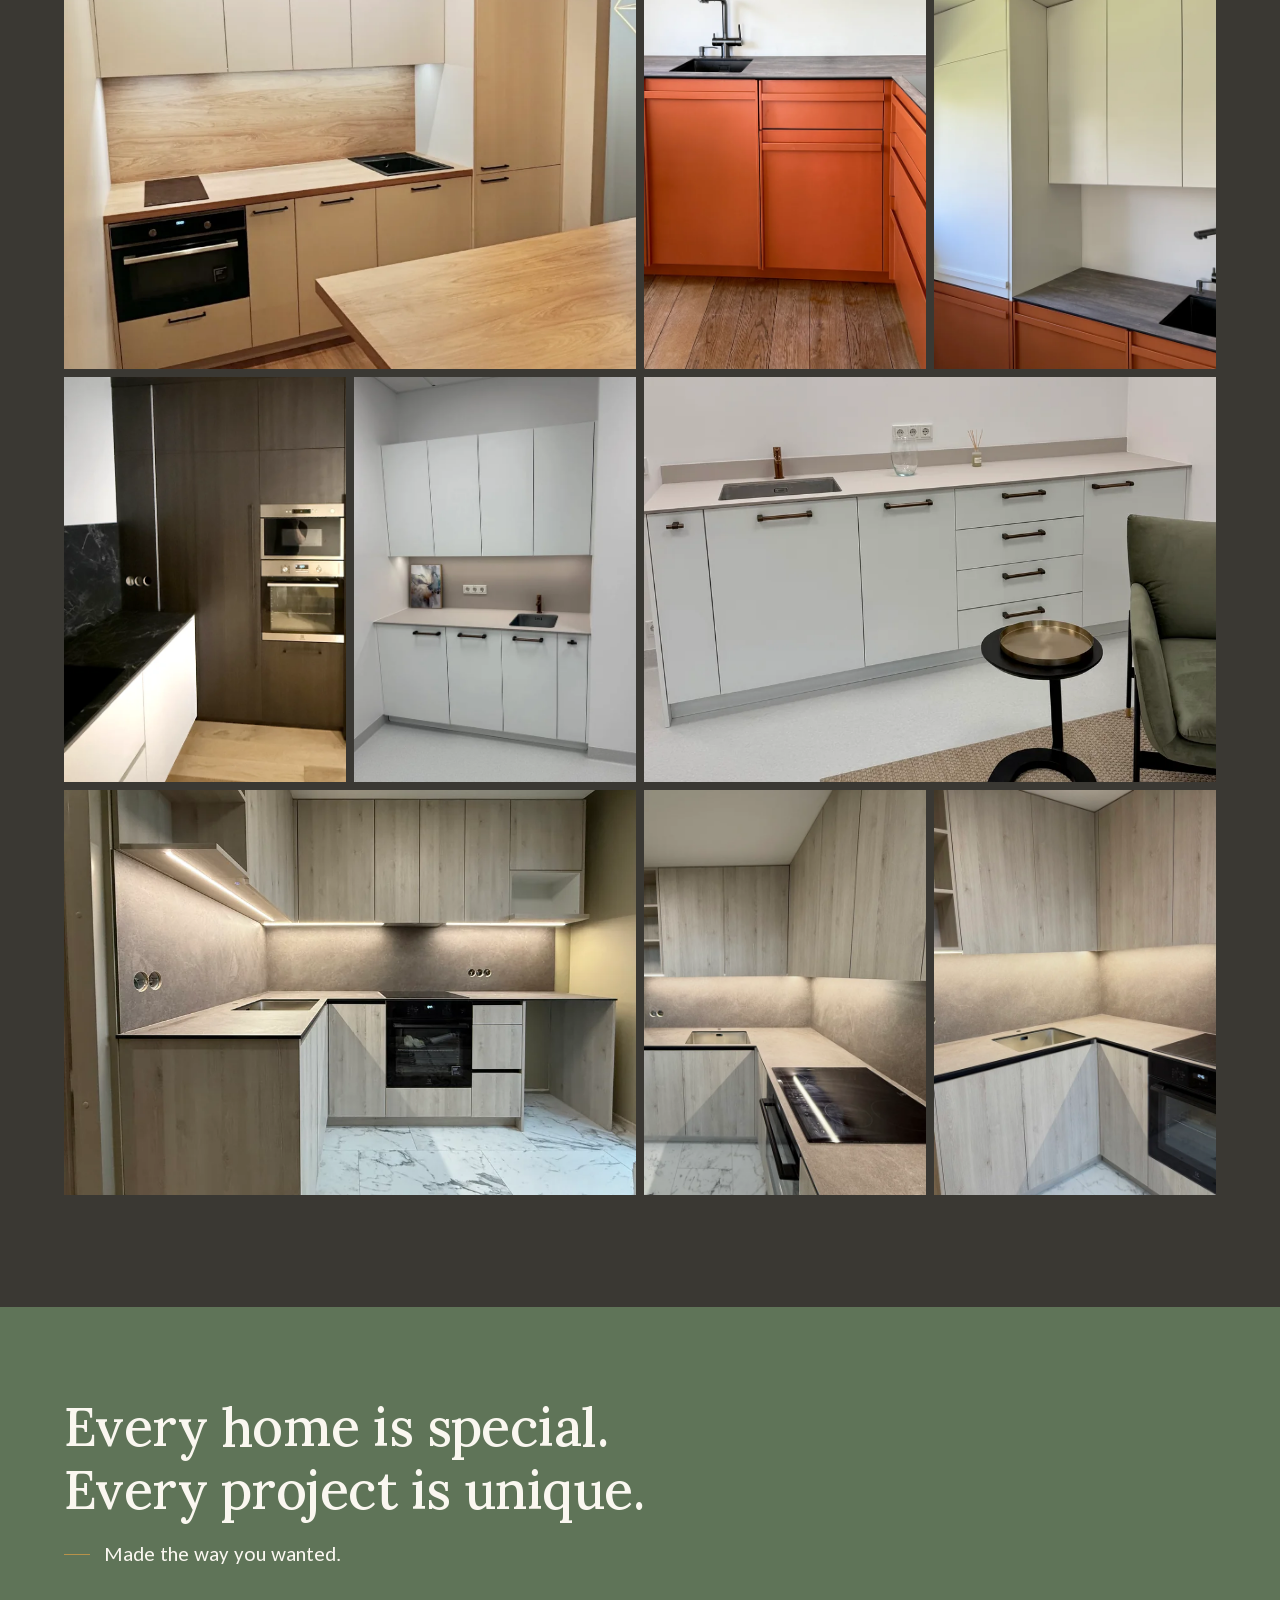
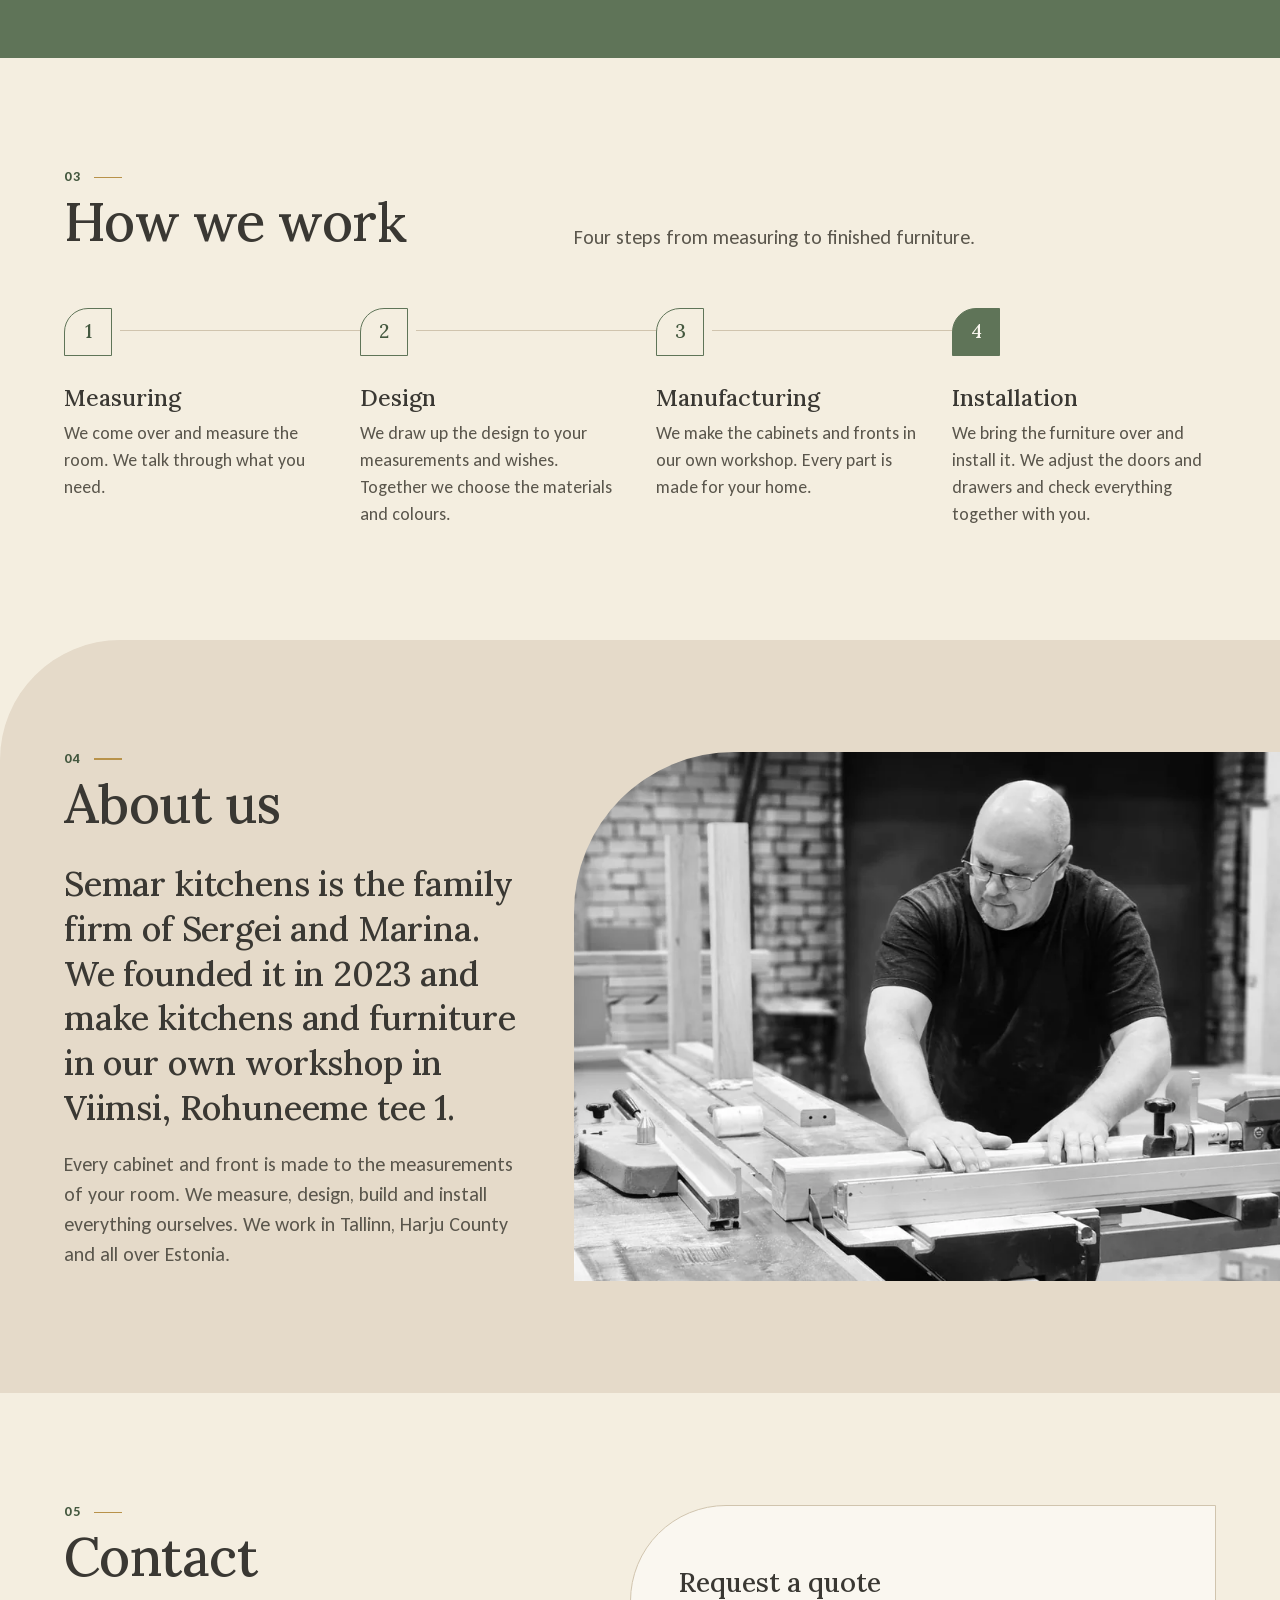
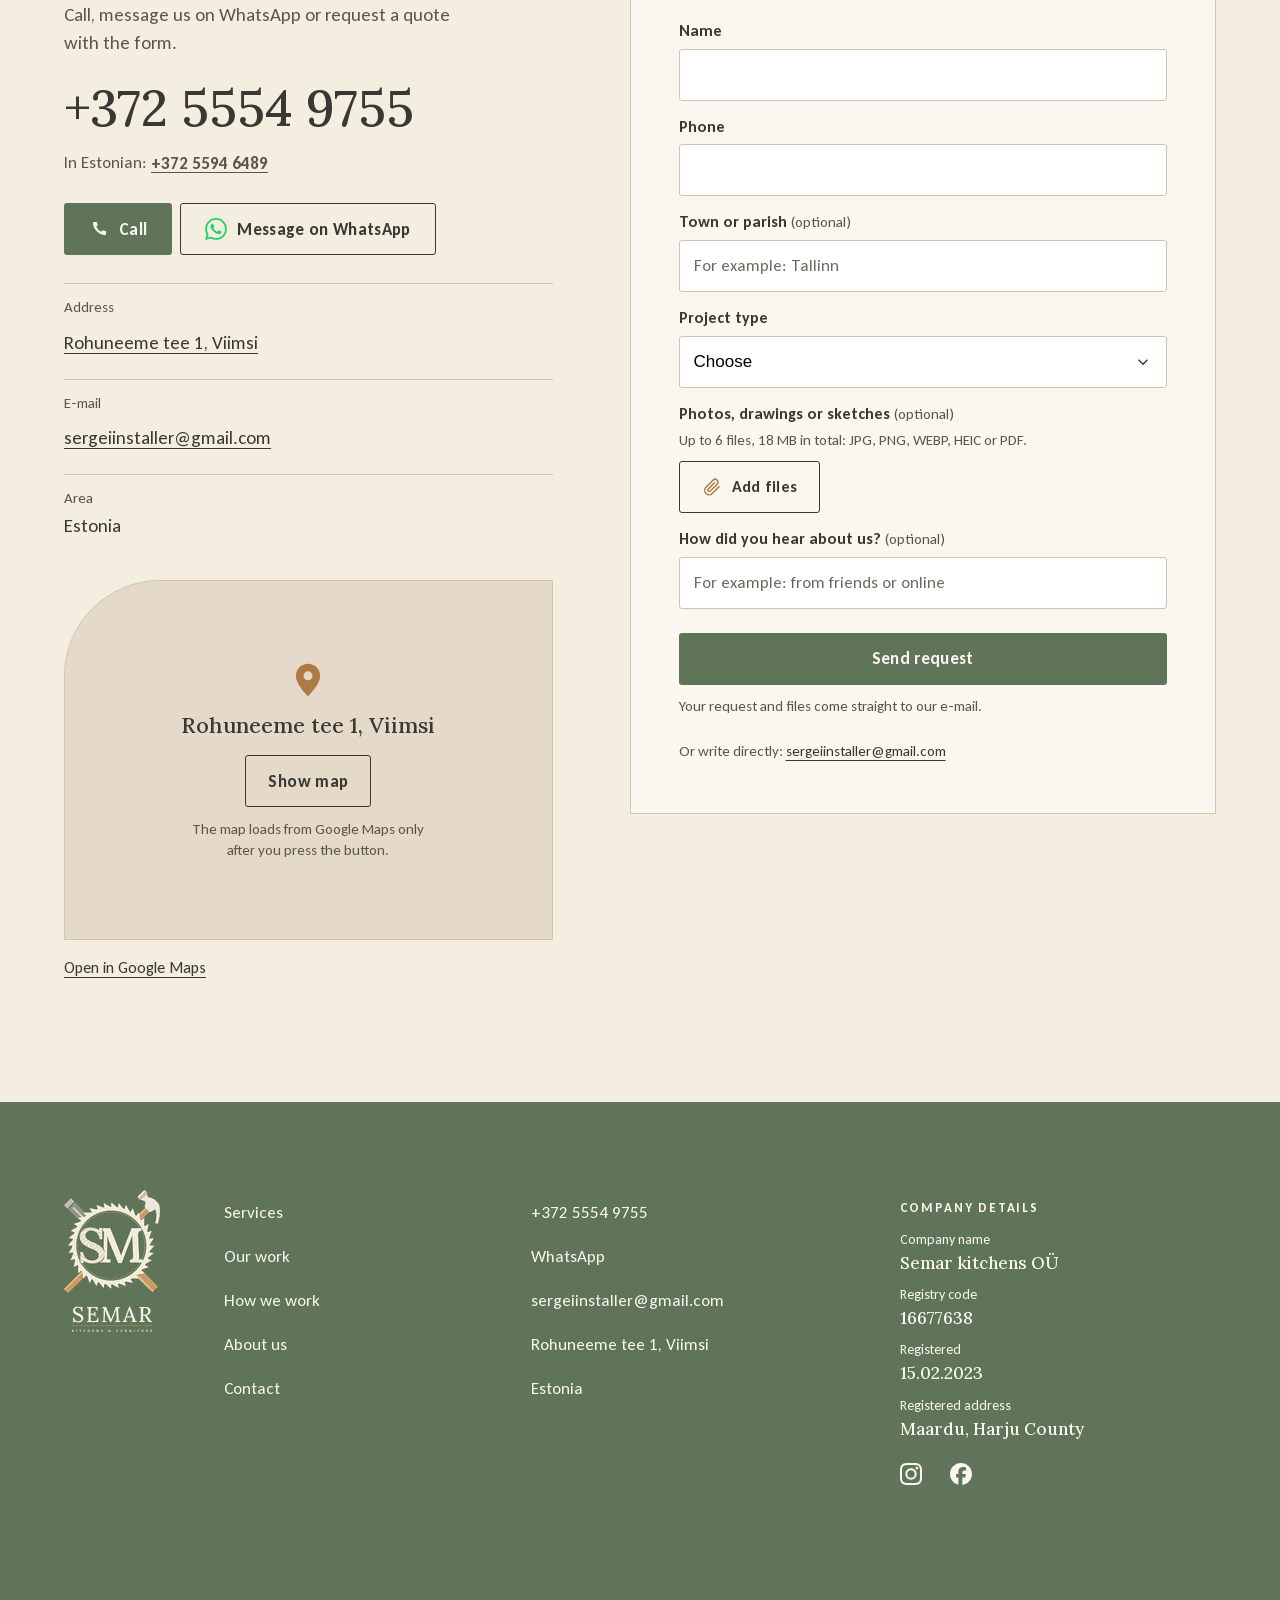
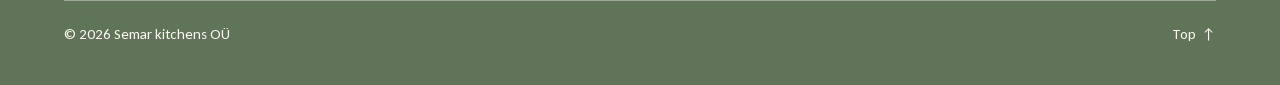
==== commit 1d2de37d: "«Uusim töö» block: the new light oak kitchen big at the top of «Meie tööd» Text column (label, serif" ====
--- a/en/index.html
+++ b/en/index.html
@@ -177,6 +177,21 @@
       <h2 id="work-h" data-t="workH">Our work</h2>
       <p class="sec__intro" data-t="workIntro">Every photo is from our own jobs. Click or tap a photo to enlarge it.</p>
     </div>
+    <!-- 16.11 «Uusim töö»: the newest kitchen big (w27 wide + w28/w29), text from what the photos show (no invented facts), CTA to the form.
+         Photos open the lightbox within this block (.feat = its own group). To feature another job: swap the 3 images + featH/featP (ET here, RU/EN in main.js). -->
+    <article class="feat" aria-labelledby="feat-h">
+      <div class="feat__text">
+        <p class="feat__label" data-t="featLabel">Latest project</p>
+        <h3 class="feat__h" id="feat-h" data-t="featH">Light oak and grey stone</h3>
+        <p class="feat__p" data-t="featP">An L-shaped kitchen with handleless fronts in a light oak tone. The worktop and splashback share the same grey stone pattern, with LED lighting under the wall cabinets.</p>
+        <p class="feat__ask"><span data-t="featAsk">Want a kitchen like this?</span> <a class="btn btn--cta btn--sm" href="#paring" data-t="cta">Request a quote</a></p>
+      </div>
+      <div class="feat__pics">
+        <button type="button" class="tile__b feat__b feat__b--main" data-full="/img/w27-1600.webp"><img src="/img/w27-900.webp" srcset="/img/w27-900.webp 900w, /img/w27-1600.webp 1600w" sizes="(min-width: 960px) 44vw, 100vw" width="900" height="675" loading="lazy" alt="L-shaped kitchen with light oak fronts, a grey stone-look worktop and splashback, lighting under the wall cabinets" data-ta="alt:w27"></button>
+        <button type="button" class="tile__b feat__b" data-full="/img/w28-1600.webp"><img src="/img/w28-900.webp" srcset="/img/w28-900.webp 704w, /img/w28-1600.webp 1252w" sizes="(min-width: 960px) 22vw, 50vw" width="704" height="900" loading="lazy" alt="Corner of the same kitchen: hob, sink and tall wall cabinets in light oak" data-ta="alt:w28"></button>
+        <button type="button" class="tile__b feat__b" data-full="/img/w29-1600.webp"><img src="/img/w29-900.webp" srcset="/img/w29-900.webp 626w, /img/w29-1600.webp 1114w" sizes="(min-width: 960px) 22vw, 50vw" width="626" height="900" loading="lazy" alt="The same kitchen up close: sink corner, oven and a grey stone-look worktop" data-ta="alt:w29"></button>
+      </div>
+    </article>
     <!-- 04.11 (Sergei): photos sorted by category, one tab per category (WAI-ARIA tabs; main.js: arrows, Home, End).
          Photos w11-w21 are from his Telegram message of 03.11 (see EDITS_0411.md for what was used and what was left out).
          06.11: his photo files (jobs/semar_media/0611, _work/build_0611.py): new w22-w26; w04, w05, w07, w10, w11, w14 and the hero now come from his own edited files of the same shots.
@@ -208,10 +223,6 @@
 
     <div class="panel" role="tabpanel" id="p-koogid" aria-labelledby="tab-koogid">
       <ul class="grid">
-        <!-- 16.11 (Sergei, Telegram): new kitchen w27-w29 (_work/build_1611.py), block l + 2 plain first = newest work first -->
-        <li class="tile tile--l"><button type="button" class="tile__b" data-full="/img/w27-1600.webp"><img src="/img/w27-900.webp" srcset="/img/w27-900.webp 900w, /img/w27-1600.webp 1600w" sizes="(min-width: 960px) 46vw, 100vw" width="900" height="675" loading="lazy" alt="L-shaped kitchen with light oak fronts, a grey stone-look worktop and splashback, lighting under the wall cabinets" data-ta="alt:w27"></button></li>
-        <li class="tile"><button type="button" class="tile__b" data-full="/img/w28-1600.webp"><img src="/img/w28-900.webp" srcset="/img/w28-900.webp 704w, /img/w28-1600.webp 1252w" sizes="(min-width: 960px) 23vw, 50vw" width="704" height="900" loading="lazy" alt="Corner of the same kitchen: hob, sink and tall wall cabinets in light oak" data-ta="alt:w28"></button></li>
-        <li class="tile"><button type="button" class="tile__b" data-full="/img/w29-1600.webp"><img src="/img/w29-900.webp" srcset="/img/w29-900.webp 626w, /img/w29-1600.webp 1114w" sizes="(min-width: 960px) 23vw, 50vw" width="626" height="900" loading="lazy" alt="The same kitchen up close: sink corner, oven and a grey stone-look worktop" data-ta="alt:w29"></button></li>
         <li class="tile"><button type="button" class="tile__b" data-full="/img/w07-1600.webp"><img src="/img/w07-900.webp" srcset="/img/w07-900.webp 675w, /img/w07-1600.webp 1200w" sizes="(min-width: 960px) 23vw, 50vw" width="675" height="900" loading="lazy" alt="Straight kitchen: light grey-green wall cabinets with lighting, darker grey-green base cabinets and a marble-look worktop" data-ta="alt:w07"></button></li>
         <li class="tile"><button type="button" class="tile__b" data-full="/img/w23-1600.webp"><img src="/img/w23-900.webp" srcset="/img/w23-900.webp 675w, /img/w23-1600.webp 1200w" sizes="(min-width: 960px) 23vw, 50vw" width="675" height="900" loading="lazy" alt="The same kitchen with the doors and drawers open: shelves in the wall cabinets, a dishwasher, an oven and deep drawers" data-ta="alt:w23"></button></li>
         <li class="tile tile--l"><button type="button" class="tile__b" data-full="/img/w10-1600.webp"><img src="/img/w10-900.webp" srcset="/img/w10-900.webp 900w, /img/w10-1600.webp 1600w" sizes="(min-width: 960px) 46vw, 100vw" width="900" height="711" loading="lazy" alt="Corner kitchen with green-grey fronts, tall cabinets in a dark wood tone and golden handles" data-ta="alt:w10"></button></li>
@@ -221,6 +232,10 @@
         <li class="tile"><button type="button" class="tile__b" data-full="/img/w09-1600.webp"><img src="/img/w09-900.webp" srcset="/img/w09-900.webp 900w, /img/w09-1600.webp 1600w" sizes="(min-width: 960px) 23vw, 50vw" width="619" height="900" loading="lazy" alt="Dark tall cabinets with a microwave and an oven, white base cabinets with a dark worktop next to them" data-ta="alt:w09"></button></li>
         <li class="tile"><button type="button" class="tile__b" data-full="/img/w12-1600.webp"><img src="/img/w12-900.webp" srcset="/img/w12-900.webp 767w, /img/w12-1600.webp 960w" sizes="(min-width: 960px) 23vw, 50vw" width="767" height="900" loading="lazy" alt="Small white kitchen with dark handles and a light grey worktop" data-ta="alt:w12"></button></li>
         <li class="tile tile--l"><button type="button" class="tile__b" data-full="/img/w24-1600.webp"><img src="/img/w24-900.webp" srcset="/img/w24-900.webp 900w, /img/w24-1600.webp 1600w" sizes="(min-width: 960px) 46vw, 100vw" width="900" height="758" loading="lazy" style="object-position: 50% 15%" alt="Light grey kitchen run with bronze-tone handles: a sink, drawers and a light worktop" data-ta="alt:w24"></button></li>
+        <!-- 16.11 (Sergei, Telegram): new kitchen w27-w29 (_work/build_1611.py); shown big in the «Uusim töö» block above, here at the end -->
+        <li class="tile tile--l"><button type="button" class="tile__b" data-full="/img/w27-1600.webp"><img src="/img/w27-900.webp" srcset="/img/w27-900.webp 900w, /img/w27-1600.webp 1600w" sizes="(min-width: 960px) 46vw, 100vw" width="900" height="675" loading="lazy" alt="L-shaped kitchen with light oak fronts, a grey stone-look worktop and splashback, lighting under the wall cabinets" data-ta="alt:w27"></button></li>
+        <li class="tile"><button type="button" class="tile__b" data-full="/img/w28-1600.webp"><img src="/img/w28-900.webp" srcset="/img/w28-900.webp 704w, /img/w28-1600.webp 1252w" sizes="(min-width: 960px) 23vw, 50vw" width="704" height="900" loading="lazy" alt="Corner of the same kitchen: hob, sink and tall wall cabinets in light oak" data-ta="alt:w28"></button></li>
+        <li class="tile"><button type="button" class="tile__b" data-full="/img/w29-1600.webp"><img src="/img/w29-900.webp" srcset="/img/w29-900.webp 626w, /img/w29-1600.webp 1114w" sizes="(min-width: 960px) 23vw, 50vw" width="626" height="900" loading="lazy" alt="The same kitchen up close: sink corner, oven and a grey stone-look worktop" data-ta="alt:w29"></button></li>
       </ul>
     </div>
 
@@ -455,7 +470,7 @@
   <button type="button" class="lb__btn lb__next" id="lb-next" aria-label="Next photo" data-ta="aria-label:lbNext"><svg viewBox="0 0 24 24" aria-hidden="true"><path d="M9 5l7 7-7 7"/></svg></button>
 </div>
 
-<script type="application/json" id="i18n-et">{"skip":"Liigu sisu juurde","navServ":"Teenused","navWork":"Meie tööd","navHow":"Kuidas töötame","navAbout":"Meist","navContact":"Kontakt","cta":"Küsige pakkumist!","call":"Helista","heroWhere":"Eesti","h1":"Köögid ja mööbel eritellimusel","heroLead":"Oleme pereettevõte ja teeme köögid ning mööbli Teie kodu mõõtude järgi. Mõõdame, projekteerime, valmistame ja paigaldame.","heroReg":"Semar kitchens OÜ, registrikood 16677638","servH":"Teenused","servIntro":"Valmistame köögid ja mööbli eritellimusel Tallinnas ja üle Eesti. Võimalik on ka tarne välismaale.","s1h":"Köögimööbel","s1p":"Valmistame köögi Teie ruumi mõõtude järgi ja paigaldame selle. Fassaadid reguleerime nii, et vahed on ühtlased.","s2h":"Tööpinnad","s2p":"Paigaldame tööpinna ning sobitame sinna valamu ja pliidiplaadi.","s3h":"Kodumasinad kappidesse","s3p":"Paigaldame ahju, mikrolaineahju, pliidiplaadi ja õhupuhasti kappidesse ja tööpinda.","s4h":"Riidekapid ja garderoobid","s4p":"Valmistame need ruumi mõõtude järgi, ka peegelustega ja ümara otsaga.","s5h":"Vannitoamööbel","s5p":"Valmistame ja paigaldame valamukapid ning kõrge kapi pesumasinale ja kuivatile.","workH":"Meie tööd","workIntro":"Kõik fotod on meie objektidelt. Vajutage fotole, et seda suurelt näha.","catKitchen":"Köögid","catWardrobe":"Riidekapid ja garderoobid","catBath":"Vannitoad","catOutdoor":"Väliköögid","motto1a":"Iga kodu on eriline.","motto1b":"Iga projekt on ainulaadne.","motto2":"Tehtud just nii, nagu soovisite.","howH":"Kuidas töötame","howIntro":"Neli sammu mõõtmisest valmis mööblini.","st1h":"Mõõtmine","st1p":"Tuleme kohale ja mõõdame ruumi. Räägime läbi, mida soovite.","st2h":"Projekt","st2p":"Teeme projekti Teie mõõtude ja soovide järgi. Valime koos materjalid ja värvid.","st3h":"Valmistamine","st3p":"Valmistame kapid ja fassaadid oma töökojas. Iga detail on tehtud just Teie kodu jaoks.","st4h":"Paigaldus","st4p":"Toome mööbli kohale ja paigaldame selle. Reguleerime uksed ja sahtlid ning vaatame kõik koos Teiega üle.","aboutH":"Meist","aboutP1":"Semar kitchens on Sergei ja Marina pereettevõte. Asutasime selle 2023. aastal ja teeme köögid ning mööbli oma töökojas Viimsis, Rohuneeme tee 1.","aboutP2":"Iga kapp ja fassaad valmib Teie ruumi mõõtude järgi. Mõõdame, projekteerime, valmistame ja paigaldame ise. Töötame Tallinnas, Harjumaal ja üle Eesti.","contactH":"Kontakt","contactLead":"Helistage, kirjutage WhatsAppi või küsige pakkumist vormiga.","tel2Lbl":"Vene keeles:","waWrite":"Kirjutage WhatsAppi","cAddress":"Aadress","addrFull":"Rohuneeme tee 1, Viimsi vald, Harjumaa","cMail":"E-post","cArea":"Piirkond","formH":"Küsige pakkumist","fName":"Nimi","fPhone":"Telefon","fCity":"Linn või vald","fOpt":"(ei ole kohustuslik)","fType":"Projekti tüüp","fTypeNone":"Valige","fTypeKitchen":"Köök","fTypeWardrobe":"Riidekapp","fTypeBath":"Vannitoamööbel","fTypeOther":"Muu","fFiles":"Fotod, joonised või visandid","fFilesHint":"Kuni 6 faili, kokku kuni 18 MB: JPG, PNG, WEBP, HEIC või PDF.","fFilesAdd":"Lisa failid","fSource":"Kust Te meist kuulsite?","fSubmit":"Saada päring","openMail":"Ava valmis kiri","failAddr":"Või kirjutage sellele aadressile:","copyAddr":"Kopeeri aadress","copyText":"Kopeeri kirja tekst","fNote":"Päring ja failid jõuavad otse meie e-postile.","fAlt":"Või kirjutage otse:","mapShow":"Näita kaarti","mapNote":"Kaart laaditakse Google Mapsist alles pärast nupuvajutust.","mapOpen":"Ava Google Mapsis","dataH":"Ettevõtte andmed","dName":"Ärinimi","dCode":"Registrikood","dReg":"Registreeritud","dSeat":"Registriaadress","dSeatV":"Maardu, Harjumaa","ftrFacts":"© 2026 Semar kitchens OÜ","up":"Üles","navAria":"Peamenüü","menuOpen":"Ava menüü","heroAlt":"Nurgaköök rohekate fassaadide, tumedas puidutoonis kõrgete kappide ja kuldsete käepidemetega","s1alt":"Terrakotatoonis köögikapid ja sahtlid, tume tööpind","s2alt":"Marmorimustriga tööpind, pliidiplaat ja valgustus ülemiste kappide all","s3alt":"Tumedad kõrged kapid, kuhu on paigaldatud mikrolaineahi ja ahi","s4alt":"Ümara otsaga riidekapp magamistoas","s5alt":"Puidutoonis kõrge kapp pesumasinale ja kuivatile ning valge valamuga kapp","tabsAria":"Tööde liigid","w27":"L-kujuline köök heledas tammetoonis fassaadidega, halli kivimustriga tööpinna ja seinapaneeliga, valgustus ülemiste kappide all","w28":"Sama köögi nurk: pliidiplaat, valamu ja kõrged ülemised kapid heledas tammetoonis","w29":"Sama köök lähemalt: valamunurk, ahi ja hall kivimustriga tööpind","w07":"Sirge köök: heledad rohekashallid ülemised kapid valgustusega, tumedamad rohekashallid alumised kapid ja marmorimustriga tööpind","w23":"Sama köök avatud uste ja sahtlitega: riiulid ülemistes kappides, nõudepesumasin, ahi ja sügavad sahtlid","w10":"Nurgaköök rohekate fassaadide, tumedas puidutoonis kõrgete kappide ja kuldsete käepidemetega","w11":"Helebeež köök puidutoonis tööpinna ja seinapaneeliga, ees puidust laud","w05":"Terrakotatoonis köök tumeda tööpinna ja musta valamuga","w22":"Sama terrakotaköök teiselt seinalt: valged kõrged ja ülemised kapid, tume tööpind ja must valamu","w09":"Tumedad kõrged kapid mikrolaineahju ja ahjuga, kõrval valged alumised kapid tumeda tööpinnaga","w12":"Väike valge köök tumedate käepidemete ja helehalli tööpinnaga","w24":"Helehall köögirida pronksitoonis käepidemetega: valamu, sahtlid ja hele tööpind","w02":"Ümara otsaga riidekapp magamistoas, kõrval lahtine uks garderoobi","w14":"Sinepikollane kapisein: ülemised kapid ja sahtlitega kummut ümara servaga","w13":"Valge raamfassaadidega riidekapisein pronksitoonis käepidemetega","w26":"Esik: põrandast laeni peegel, lainelise reljeefiga seinapaneelid ja seinale kinnitatud puidutoonis konsool sahtliga","w15":"Kitsas esik, lakke ulatuv kahe uksega riidekapp pikkade käepidemetega","w16":"Avatud riidekapp: riiulid, riidelatid ja kaks sahtlit","w01":"Helebeež riidekapp kahe peegeluksega magamistoas","w08":"Vannituba: puidutoonis kõrge kapp pesumasinale ja kuivatile ning seinale kinnitatud valamukapp","w25":"Vannituba: tumedas puidutoonis kõrge kapp pesumasinale ja kuivatile, lahtine riiul ja tume valamukapp","w03":"Helesinine valamukapp kahe valamu ja kuldsete käepidemetega","w17":"Valge seinale kinnitatud valamukapp kahe sahtli ja tumedate käepidemetega","w04":"Hall seinale kinnitatud valamukapp lahtiste riiulitega","w18":"Väliköök aias: avatav katus valgustusega, grill, valamu ja hallid kapid puitterrassil","w19":"Sama väliköök lähemalt: grill, sahtlid ja puitvoodriga seinad","w20":"Väliköök õhtuvalguses: grill, õhupuhasti, valamu ja tumehallid kapid katuse all","w21":"Väliköök, ees ettevõtte omanikud","aboutPhotoAlt":"Töökojas: detaili saagimine formaatsaega","fCityPh":"Näiteks: Tallinn","fSourcePh":"Näiteks: tuttavalt või internetist","ftrNavAria":"Jaluse menüü","socIg":"Semar kitchens Instagramis","socFb":"Semar kitchens Facebookis","lbAria":"Foto suurelt","lbClose":"Sulge","lbPrev":"Eelmine foto","lbNext":"Järgmine foto"}</script>
+<script type="application/json" id="i18n-et">{"skip":"Liigu sisu juurde","navServ":"Teenused","navWork":"Meie tööd","navHow":"Kuidas töötame","navAbout":"Meist","navContact":"Kontakt","cta":"Küsige pakkumist!","call":"Helista","heroWhere":"Eesti","h1":"Köögid ja mööbel eritellimusel","heroLead":"Oleme pereettevõte ja teeme köögid ning mööbli Teie kodu mõõtude järgi. Mõõdame, projekteerime, valmistame ja paigaldame.","heroReg":"Semar kitchens OÜ, registrikood 16677638","servH":"Teenused","servIntro":"Valmistame köögid ja mööbli eritellimusel Tallinnas ja üle Eesti. Võimalik on ka tarne välismaale.","s1h":"Köögimööbel","s1p":"Valmistame köögi Teie ruumi mõõtude järgi ja paigaldame selle. Fassaadid reguleerime nii, et vahed on ühtlased.","s2h":"Tööpinnad","s2p":"Paigaldame tööpinna ning sobitame sinna valamu ja pliidiplaadi.","s3h":"Kodumasinad kappidesse","s3p":"Paigaldame ahju, mikrolaineahju, pliidiplaadi ja õhupuhasti kappidesse ja tööpinda.","s4h":"Riidekapid ja garderoobid","s4p":"Valmistame need ruumi mõõtude järgi, ka peegelustega ja ümara otsaga.","s5h":"Vannitoamööbel","s5p":"Valmistame ja paigaldame valamukapid ning kõrge kapi pesumasinale ja kuivatile.","workH":"Meie tööd","workIntro":"Kõik fotod on meie objektidelt. Vajutage fotole, et seda suurelt näha.","featLabel":"Uusim töö","featH":"Hele tamm ja hall kivi","featP":"L-kujuline köök käepidemeteta fassaadidega heledas tammetoonis. Tööpind ja seinapaneel on sama halli kivimustriga, ülemiste kappide all on LED-valgustus.","featAsk":"Soovite sarnast kööki?","catKitchen":"Köögid","catWardrobe":"Riidekapid ja garderoobid","catBath":"Vannitoad","catOutdoor":"Väliköögid","motto1a":"Iga kodu on eriline.","motto1b":"Iga projekt on ainulaadne.","motto2":"Tehtud just nii, nagu soovisite.","howH":"Kuidas töötame","howIntro":"Neli sammu mõõtmisest valmis mööblini.","st1h":"Mõõtmine","st1p":"Tuleme kohale ja mõõdame ruumi. Räägime läbi, mida soovite.","st2h":"Projekt","st2p":"Teeme projekti Teie mõõtude ja soovide järgi. Valime koos materjalid ja värvid.","st3h":"Valmistamine","st3p":"Valmistame kapid ja fassaadid oma töökojas. Iga detail on tehtud just Teie kodu jaoks.","st4h":"Paigaldus","st4p":"Toome mööbli kohale ja paigaldame selle. Reguleerime uksed ja sahtlid ning vaatame kõik koos Teiega üle.","aboutH":"Meist","aboutP1":"Semar kitchens on Sergei ja Marina pereettevõte. Asutasime selle 2023. aastal ja teeme köögid ning mööbli oma töökojas Viimsis, Rohuneeme tee 1.","aboutP2":"Iga kapp ja fassaad valmib Teie ruumi mõõtude järgi. Mõõdame, projekteerime, valmistame ja paigaldame ise. Töötame Tallinnas, Harjumaal ja üle Eesti.","contactH":"Kontakt","contactLead":"Helistage, kirjutage WhatsAppi või küsige pakkumist vormiga.","tel2Lbl":"Vene keeles:","waWrite":"Kirjutage WhatsAppi","cAddress":"Aadress","addrFull":"Rohuneeme tee 1, Viimsi vald, Harjumaa","cMail":"E-post","cArea":"Piirkond","formH":"Küsige pakkumist","fName":"Nimi","fPhone":"Telefon","fCity":"Linn või vald","fOpt":"(ei ole kohustuslik)","fType":"Projekti tüüp","fTypeNone":"Valige","fTypeKitchen":"Köök","fTypeWardrobe":"Riidekapp","fTypeBath":"Vannitoamööbel","fTypeOther":"Muu","fFiles":"Fotod, joonised või visandid","fFilesHint":"Kuni 6 faili, kokku kuni 18 MB: JPG, PNG, WEBP, HEIC või PDF.","fFilesAdd":"Lisa failid","fSource":"Kust Te meist kuulsite?","fSubmit":"Saada päring","openMail":"Ava valmis kiri","failAddr":"Või kirjutage sellele aadressile:","copyAddr":"Kopeeri aadress","copyText":"Kopeeri kirja tekst","fNote":"Päring ja failid jõuavad otse meie e-postile.","fAlt":"Või kirjutage otse:","mapShow":"Näita kaarti","mapNote":"Kaart laaditakse Google Mapsist alles pärast nupuvajutust.","mapOpen":"Ava Google Mapsis","dataH":"Ettevõtte andmed","dName":"Ärinimi","dCode":"Registrikood","dReg":"Registreeritud","dSeat":"Registriaadress","dSeatV":"Maardu, Harjumaa","ftrFacts":"© 2026 Semar kitchens OÜ","up":"Üles","navAria":"Peamenüü","menuOpen":"Ava menüü","heroAlt":"Nurgaköök rohekate fassaadide, tumedas puidutoonis kõrgete kappide ja kuldsete käepidemetega","s1alt":"Terrakotatoonis köögikapid ja sahtlid, tume tööpind","s2alt":"Marmorimustriga tööpind, pliidiplaat ja valgustus ülemiste kappide all","s3alt":"Tumedad kõrged kapid, kuhu on paigaldatud mikrolaineahi ja ahi","s4alt":"Ümara otsaga riidekapp magamistoas","s5alt":"Puidutoonis kõrge kapp pesumasinale ja kuivatile ning valge valamuga kapp","w27":"L-kujuline köök heledas tammetoonis fassaadidega, halli kivimustriga tööpinna ja seinapaneeliga, valgustus ülemiste kappide all","w28":"Sama köögi nurk: pliidiplaat, valamu ja kõrged ülemised kapid heledas tammetoonis","w29":"Sama köök lähemalt: valamunurk, ahi ja hall kivimustriga tööpind","tabsAria":"Tööde liigid","w07":"Sirge köök: heledad rohekashallid ülemised kapid valgustusega, tumedamad rohekashallid alumised kapid ja marmorimustriga tööpind","w23":"Sama köök avatud uste ja sahtlitega: riiulid ülemistes kappides, nõudepesumasin, ahi ja sügavad sahtlid","w10":"Nurgaköök rohekate fassaadide, tumedas puidutoonis kõrgete kappide ja kuldsete käepidemetega","w11":"Helebeež köök puidutoonis tööpinna ja seinapaneeliga, ees puidust laud","w05":"Terrakotatoonis köök tumeda tööpinna ja musta valamuga","w22":"Sama terrakotaköök teiselt seinalt: valged kõrged ja ülemised kapid, tume tööpind ja must valamu","w09":"Tumedad kõrged kapid mikrolaineahju ja ahjuga, kõrval valged alumised kapid tumeda tööpinnaga","w12":"Väike valge köök tumedate käepidemete ja helehalli tööpinnaga","w24":"Helehall köögirida pronksitoonis käepidemetega: valamu, sahtlid ja hele tööpind","w02":"Ümara otsaga riidekapp magamistoas, kõrval lahtine uks garderoobi","w14":"Sinepikollane kapisein: ülemised kapid ja sahtlitega kummut ümara servaga","w13":"Valge raamfassaadidega riidekapisein pronksitoonis käepidemetega","w26":"Esik: põrandast laeni peegel, lainelise reljeefiga seinapaneelid ja seinale kinnitatud puidutoonis konsool sahtliga","w15":"Kitsas esik, lakke ulatuv kahe uksega riidekapp pikkade käepidemetega","w16":"Avatud riidekapp: riiulid, riidelatid ja kaks sahtlit","w01":"Helebeež riidekapp kahe peegeluksega magamistoas","w08":"Vannituba: puidutoonis kõrge kapp pesumasinale ja kuivatile ning seinale kinnitatud valamukapp","w25":"Vannituba: tumedas puidutoonis kõrge kapp pesumasinale ja kuivatile, lahtine riiul ja tume valamukapp","w03":"Helesinine valamukapp kahe valamu ja kuldsete käepidemetega","w17":"Valge seinale kinnitatud valamukapp kahe sahtli ja tumedate käepidemetega","w04":"Hall seinale kinnitatud valamukapp lahtiste riiulitega","w18":"Väliköök aias: avatav katus valgustusega, grill, valamu ja hallid kapid puitterrassil","w19":"Sama väliköök lähemalt: grill, sahtlid ja puitvoodriga seinad","w20":"Väliköök õhtuvalguses: grill, õhupuhasti, valamu ja tumehallid kapid katuse all","w21":"Väliköök, ees ettevõtte omanikud","aboutPhotoAlt":"Töökojas: detaili saagimine formaatsaega","fCityPh":"Näiteks: Tallinn","fSourcePh":"Näiteks: tuttavalt või internetist","ftrNavAria":"Jaluse menüü","socIg":"Semar kitchens Instagramis","socFb":"Semar kitchens Facebookis","lbAria":"Foto suurelt","lbClose":"Sulge","lbPrev":"Eelmine foto","lbNext":"Järgmine foto"}</script>
 <script src="/js/main.js"></script>
 </body>
 </html>
--- a/css/style.css
+++ b/css/style.css
@@ -1,462 +1,491 @@
-/* Semar kitchens & furniture. Web brand guide (11.2026): sage main colour and buttons, graphite text and dark blocks, oak icons,
-   cream ground, brass #B8924A thin lines, burgundy only on the "Küsige pakkumist!" CTA. Lora (headings) + Carlito (text). */
-@font-face { font-family: "Lora"; src: url(../fonts/lora-lat.woff2) format("woff2"); font-weight: 400 600; font-display: swap;
-  unicode-range: U+0000-00FF, U+2018-201E, U+2022, U+2026, U+20AC; }
-@font-face { font-family: "Lora"; src: url(../fonts/lora-ext.woff2) format("woff2"); font-weight: 400 600; font-display: swap;
-  unicode-range: U+0160-0161, U+017D-017E; }
-@font-face { font-family: "Lora"; src: url(../fonts/lora-cyr.woff2) format("woff2"); font-weight: 400 600; font-display: swap;
-  unicode-range: U+0401, U+0410-044F, U+0451, U+2116; }
-@font-face { font-family: "Carlito"; src: url(../fonts/carlito-lat-400.woff2) format("woff2"); font-weight: 400; font-display: swap;
-  unicode-range: U+0000-00FF, U+0160-0161, U+017D-017E, U+2018-201E, U+2022, U+2026, U+20AC, U+2190-2192, U+2212; }
-@font-face { font-family: "Carlito"; src: url(../fonts/carlito-lat-700.woff2) format("woff2"); font-weight: 700; font-display: swap;
-  unicode-range: U+0000-00FF, U+0160-0161, U+017D-017E, U+2018-201E, U+2022, U+2026, U+20AC, U+2190-2192, U+2212; }
-@font-face { font-family: "Carlito"; src: url(../fonts/carlito-cyr-400.woff2) format("woff2"); font-weight: 400; font-display: swap;
-  unicode-range: U+0401, U+0410-044F, U+0451, U+2116; }
-@font-face { font-family: "Carlito"; src: url(../fonts/carlito-cyr-700.woff2) format("woff2"); font-weight: 700; font-display: swap;
-  unicode-range: U+0401, U+0410-044F, U+0451, U+2116; }
-
-:root {
-  --cream: #f4eee0;
-  --paper: #faf7f0;
-  --linen: #e5dac9;
-  --sand: #d0c4ae;
-  --sage-mist: #e3e8dc;
-  --sage-light: #aebba3;
-  --sage: #5f7458;
-  --forest: #44583f;
-  --pine: #2b3a29;
-  --graphite: #3a3833;
-  --graphite-500: #5a564c;
-  --oak: #b07a45;
-  --walnut: #8c5c35;
-  --brass: #b8924a;
-  --burgundy: #7b2d3a;
-  --bordeaux: #5b1f2c;
-  --err: #9b2a2a;
-  --hdr: 64px;
-  --pad: 16px;
-  --display: "Lora", Georgia, "Times New Roman", serif;
-  --text: "Carlito", Calibri, "Segoe UI", system-ui, sans-serif;
-  --ease: cubic-bezier(.2, .7, .2, 1);
-}
-@media (min-width: 960px) { :root { --hdr: 92px; --pad: 40px; } }
-@media (min-width: 1280px) { :root { --pad: 64px; } }
-
-*, *::before, *::after { box-sizing: border-box; }
-html { -webkit-text-size-adjust: 100%; scroll-padding-top: calc(var(--hdr) + 8px); }
-@media (prefers-reduced-motion: no-preference) { html { scroll-behavior: smooth; } }
-html.i18n-wait body { opacity: 0; }
-body { margin: 0; background: var(--cream); color: var(--graphite); font: 400 18px/1.5 var(--text); text-rendering: optimizeLegibility; -webkit-font-smoothing: antialiased; }
-img { display: block; max-width: 100%; height: auto; }
-a { color: inherit; }
-h1, h2, h3 { font-family: var(--display); margin: 0; font-weight: 500; }
-p { margin: 0; }
-ol, ul { list-style: none; margin: 0; padding: 0; }
-button, input, textarea { font: inherit; color: inherit; }
-:focus-visible { outline: 2px solid var(--burgundy); outline-offset: 3px; }
-.wrap { max-width: 1440px; margin: 0 auto; padding: 0 var(--pad); }
-.skip { position: absolute; left: 8px; top: -60px; z-index: 100; background: var(--graphite); color: var(--cream); padding: 12px 16px; min-height: 44px; text-decoration: none; }
-.skip:focus { top: 8px; }
-main:focus { outline: none; }
-.tick { display: inline-block; width: 26px; height: 1.5px; background: var(--brass); flex: none; }
-
-/* buttons: burgundy is kept for the call action only */
-.btn { display: inline-flex; align-items: center; justify-content: center; gap: 10px; min-height: 52px; padding: 0 22px; border-radius: 3px;
-  font: 700 17px/1 var(--text); letter-spacing: .02em; text-decoration: none; border: 1.5px solid transparent; cursor: pointer; white-space: nowrap;
-  transition: background-color .2s var(--ease), color .2s var(--ease), border-color .2s var(--ease); }
-.btn .ico { width: 20px; height: 20px; fill: currentColor; flex: none; }
-.btn--cta { background: var(--burgundy); color: var(--paper); }
-.btn--cta:hover { background: var(--bordeaux); }
-.btn--line { border-color: var(--graphite); color: var(--graphite); background: transparent; }
-.btn--line:hover { background: var(--graphite); color: var(--paper); }
-.btn--line .ico { color: var(--oak); }
-.btn--line:hover .ico { color: var(--paper); }
-.btn--sage { background: var(--sage); color: var(--paper); }
-.btn--sage:hover { background: var(--forest); }
-.btn--ink { background: var(--graphite); color: var(--paper); }
-.btn--ink:hover { background: #24231f; }
-.btn--sm { min-height: 44px; padding: 0 16px; font-size: 16px; }
-.btn--wide { width: 100%; }
-
-/* header */
-.hdr { position: sticky; top: 0; z-index: 40; background: var(--cream); border-bottom: 1px solid transparent; transition: border-color .2s; }
-.hdr.is-scrolled { border-bottom-color: var(--sand); }
-.hdr__in { height: var(--hdr); display: flex; align-items: center; gap: 6px; max-width: 1440px; margin: 0 auto; padding: 0 var(--pad); }
-.brand { display: inline-flex; align-items: center; min-height: 44px; margin-right: auto; }
-.logo { height: 48px; width: auto; }
-.nav { display: none; }
-.lang { display: flex; margin-left: 48px; }
-.lang__b { min-width: 44px; min-height: 44px; padding: 0 4px; border: 0; background: none; cursor: pointer; font: 700 14px/1 var(--text); letter-spacing: .12em; color: var(--graphite-500); position: relative; }
-.lang__b[aria-pressed="true"] { color: var(--graphite); }
-.lang__b[aria-pressed="true"]::after { content: ""; position: absolute; left: 12px; right: 12px; bottom: 9px; height: 2px; background: var(--burgundy); }
-.lang__b:hover { color: var(--graphite); }
-.hdr__cta { display: none; }
-.menu-btn { width: 44px; height: 44px; border: 0; background: none; cursor: pointer; display: inline-flex; flex-direction: column; align-items: center; justify-content: center; gap: 7px; margin-right: -8px; }
-.menu-btn span { display: block; width: 22px; height: 1.5px; background: var(--graphite); transition: transform .25s var(--ease); }
-.menu-btn[aria-expanded="true"] span:first-child { transform: translateY(4.25px) rotate(45deg); }
-.menu-btn[aria-expanded="true"] span:last-child { transform: translateY(-4.25px) rotate(-45deg); }
-.menu { position: absolute; left: 0; right: 0; top: 100%; background: var(--cream); border-bottom: 1px solid var(--sand); padding: 8px var(--pad) 24px; box-shadow: 0 24px 40px -24px rgba(58, 56, 51, .35); }
-.menu nav { display: flex; flex-direction: column; }
-.menu nav a { display: flex; align-items: center; min-height: 54px; font: 500 22px/1.2 var(--display); text-decoration: none; border-bottom: 1px solid var(--sand); }
-.menu__cta { display: grid; grid-template-columns: 1fr 1fr; gap: 8px; margin-top: 20px; }
-.menu__cta .btn { padding: 0 12px; }
-.menu__main { grid-column: 1 / -1; }
-@media (max-width: 379px) {
-  .hdr__in { padding: 0 10px; gap: 0; }
-  .lang__b { min-width: 44px; padding: 0; }
-}
-@media (min-width: 600px) { .logo { height: 60px; } .lang { margin-left: 60px; } }
-@media (min-width: 960px) { .logo { height: 64px; } .lang { margin-left: 64px; } }
-@media (min-width: 1280px) { .logo { height: 72px; } }
-@media (min-width: 1100px) {
-  .nav { display: flex; gap: 2px; margin: 0 8px 0 24px; }   /* 04.11: five links (Meist), tighter until 1280 px */
-  .lang { margin-left: 0; }
-  .nav a { display: inline-flex; align-items: center; min-height: 44px; padding: 0 9px; font: 400 17px/1 var(--text); text-decoration: none; color: var(--graphite-500); white-space: nowrap; }
-  .nav a:hover { color: var(--graphite); }
-  .hdr__cta { display: inline-flex; margin-left: 12px; }
-  .menu-btn, .menu { display: none !important; }
-}
-@media (min-width: 1280px) { .nav { margin: 0 10px 0 64px; } .nav a { padding: 0 12px; } }
-
-/* hero */
-.hero { display: grid; grid-template-columns: 1fr; padding: 30px var(--pad) 8px; max-width: 1440px; margin: 0 auto;
-  grid-template-areas: "where" "h1" "photo" "cta" "reg" "lead"; }
-.hero__where { grid-area: where; display: flex; align-items: center; gap: 10px; font: 700 13px/1.3 var(--text); letter-spacing: .14em; text-transform: uppercase; color: var(--graphite-500); }
-.hero h1 { grid-area: h1; margin-top: 10px; font-size: clamp(2rem, 1.15rem + 4vw, 5rem); line-height: 1.06; font-weight: 500; letter-spacing: -.012em; text-wrap: balance; }
-.hero__photo { grid-area: photo; margin: 18px calc(var(--pad) * -1) 0 0; height: clamp(200px, calc(100svh - 400px), 460px); border-radius: 120px 0 0 0; overflow: hidden; background: var(--linen); }
-.hero__photo img { width: 100%; height: 100%; object-fit: cover; object-position: 50% 40%; }
-.hero__cta { grid-area: cta; display: grid; grid-template-columns: 1fr 1fr; gap: 8px; margin-top: 16px; }
-.hero__cta .btn { padding: 0 12px; }
-.hero__main { grid-column: 1 / -1; }
-.hero__lead { grid-area: lead; margin-top: 16px; font-size: 19px; line-height: 1.5; max-width: 36ch; color: var(--graphite-500); }
-.hero__reg { grid-area: reg; margin-top: 12px; display: flex; flex-wrap: wrap; gap: 0 16px; align-items: center; font-size: 15px; color: var(--graphite-500); }
-.hero__tel { font: 500 17px/1 var(--display); color: var(--graphite); text-decoration: none; display: inline-flex; align-items: center; min-height: 44px; }
-.hero__tel:hover { text-decoration: underline; text-underline-offset: 4px; }
-@media (max-width: 599px) { .hero__tel { display: none; } }
-@media (min-width: 600px) and (max-width: 959px) {
-  :root { --hdr: 72px; }
-  .hero { padding-top: 40px; }
-  .hero__cta { grid-template-columns: auto auto; justify-content: start; }
-  .hero__cta .btn { padding: 0 26px; }
-  .hero__main { justify-self: start; }
-  .hero__photo { border-radius: 180px 0 0 0; }
-}
-@media (min-width: 960px) {
-  .hero { grid-template-columns: minmax(0, 5fr) minmax(0, 7fr); column-gap: clamp(32px, 4vw, 72px); padding-top: 0; padding-bottom: 0;
-    grid-template-rows: 1fr auto auto auto auto auto 1fr; min-height: min(calc(100svh - var(--hdr)), 880px);
-    grid-template-areas: ". photo" "where photo" "h1 photo" "lead photo" "cta photo" "reg photo" ". photo"; }
-  .hero__photo { margin: 0 calc(var(--pad) * -1) 0 0; height: auto; min-height: 540px; border-radius: 220px 0 0 0; }
-  .hero h1 { margin-top: 18px; }
-  .hero__lead { margin-top: 22px; font-size: 21px; }
-  .hero__cta { margin-top: 30px; grid-template-columns: auto auto; justify-content: start; gap: 10px; }
-  .hero__cta .btn { padding: 0 28px; min-height: 56px; }
-  .hero__main { justify-self: start; }
-  .hero__reg { margin-top: 22px; }
-}
-@media (min-width: 1440px) { .hero__photo { margin-right: calc((100vw - 1440px) / -2 - var(--pad)); } }
-
-/* sections */
-.sec { padding: 72px 0; }
-.sec__head { display: grid; gap: 10px; margin-bottom: 36px; }
-.sec__no { display: flex; align-items: center; gap: 12px; font: 700 14px/1 var(--text); letter-spacing: .14em; color: var(--forest); }
-.sec__no::after { content: ""; width: 28px; height: 1.5px; background: var(--brass); }
-.sec h2 { font-size: clamp(2rem, 1.4rem + 2.4vw, 3.5rem); line-height: 1.08; letter-spacing: -.01em; font-weight: 500; }
-.sec__intro { max-width: 46ch; color: var(--graphite-500); font-size: 19px; }
-@media (min-width: 960px) {
-  .sec { padding: 112px 0; }
-  .sec__head { grid-template-columns: minmax(0, 5fr) minmax(0, 7fr); column-gap: clamp(32px, 4vw, 72px); align-items: end; margin-bottom: 56px; }
-  .sec__no { grid-column: 1 / -1; }
-  .sec__intro { justify-self: start; font-size: 20px; }
-}
-
-/* services: a run of cabinet fronts with shadow gaps and oak handles */
-.fronts { display: grid; gap: 14px; }   /* 03.11 Sergei: more air between the photos (was 2px «shadow gaps») */
-.front { background: var(--paper); border: 1px solid var(--sand); display: grid; grid-template-columns: 112px minmax(0, 1fr); gap: 16px; padding: 14px; align-items: start; align-content: start; }
-.front h3 { overflow-wrap: break-word; hyphens: manual; }
-@media (max-width: 379px) {
-  .front { grid-template-columns: 84px minmax(0, 1fr); gap: 12px; padding: 12px; }
-  .front img { width: 84px !important; height: 105px !important; }
-  .front__txt { padding-right: 14px; }
-  .front h3 { font-size: 18px !important; }
-}
-.front img { width: 112px; height: 140px; object-fit: cover; }
-.front__txt { position: relative; padding: 4px 24px 0 0; }
-.front__handle { position: absolute; right: 2px; top: 6px; width: 3px; height: 40px; border-radius: 2px; background: var(--oak); }
-.front h3 { font-size: 21px; line-height: 1.18; font-weight: 500; }
-.front p { margin-top: 8px; font-size: 16.5px; line-height: 1.45; color: var(--graphite-500); }
-@media (min-width: 640px) {
-  .front { grid-template-columns: 180px 1fr; gap: 24px; padding: 18px; }
-  .front img { width: 180px; height: 225px; }
-  .front h3 { font-size: 24px; margin-top: 4px; }
-  .front p { font-size: 18px; max-width: 42ch; }
-}
-@media (min-width: 1100px) {
-  .fronts { grid-template-columns: repeat(5, minmax(0, 1fr)); gap: 24px; }
-  .front { grid-template-columns: 1fr; padding: 0 0 28px; gap: 0; }
-  .front img { width: 100%; height: auto; aspect-ratio: 4 / 5; }
-  .front__txt { padding: 26px 22px 0; }
-  .front__handle { position: static; display: block; width: 40px; height: 3px; margin-bottom: 20px; }
-  .front h3 { font-size: 22px; margin: 0; text-wrap: balance; }
-  .front p { font-size: 17px; }
-}
-
-/* our work: graphite band with the same big radius as the hero photo */
-.work { background: var(--graphite); color: var(--cream); border-radius: 64px 0 0 0; }
-.work .sec__no { color: var(--sage-light); }
-.work .sec__intro { color: #cfc8b9; }
-.work .sec__head { margin-bottom: 28px; }
-.work :focus-visible { outline-color: var(--brass); }
-/* 04.11: category tabs, cut like the fronts: one rounded corner, cream when chosen */
-.tabs { display: flex; flex-wrap: wrap; gap: 8px; margin-bottom: 20px; }
-.tabs[hidden], .tab[hidden] { display: none; }
-.tab { min-height: 44px; padding: 10px 18px 9px; border: 1px solid rgba(244, 238, 224, .38); border-radius: 16px 0 0 0; background: transparent; color: var(--cream);
-  font: 700 16px/1.2 var(--text); letter-spacing: .02em; text-align: left; cursor: pointer; transition: background-color .2s var(--ease), color .2s var(--ease), border-color .2s var(--ease); }
-.tab:hover { border-color: var(--brass); }
-.tab[aria-selected="true"] { background: var(--cream); border-color: var(--cream); color: var(--graphite); cursor: default; }
-.grid { display: grid; grid-template-columns: 1fr 1fr; gap: 6px; grid-auto-flow: dense; }
-.tile { aspect-ratio: 3 / 4; }
-.tile--l, .tile--ml { grid-column: span 2; aspect-ratio: 3 / 2; }   /* tile sizes: see the table in index.html above the tabs */
-.tile__b { position: relative; display: block; width: 100%; height: 100%; padding: 0; border: 0; background: #2f2d29; cursor: zoom-in; overflow: hidden; }
-.tile__b img { width: 100%; height: 100%; object-fit: cover; transition: transform .6s var(--ease); }
-.tile__b:hover img { transform: scale(1.03); }
-@media (min-width: 960px) {
-  .work { border-radius: 120px 0 0 0; }
-  .work .sec__head { margin-bottom: 36px; }
-  .tabs { margin-bottom: 24px; }
-  .tab { padding: 11px 22px 10px; font-size: 17px; }
-  .grid { grid-template-columns: repeat(4, minmax(0, 1fr)); grid-auto-rows: clamp(150px, 15.5vw, 228px); gap: 8px; grid-auto-flow: row; }
-  .tile, .tile--l, .tile--dl, .tile--ml { aspect-ratio: auto; grid-row: span 2; }
-  .tile--l, .tile--dl { grid-column: span 2; }
-  .tile--ml { grid-column: auto; }
-  .tile--tall { aspect-ratio: auto; grid-column: span 2; grid-row: span 4; }
-}
-
-/* brand line on sage */
-.motto { background: var(--sage); color: var(--paper); }
-.motto__in { padding-top: 56px; padding-bottom: 56px; }
-.motto__l1 { font: 500 clamp(1.75rem, 1.1rem + 2.8vw, 3.4rem)/1.18 var(--display); letter-spacing: -.01em; max-width: 24ch; text-wrap: balance; }
-.motto__l1 span { display: block; }
-.motto__l2 { display: flex; align-items: center; gap: 14px; margin-top: 18px; font-size: 19px; color: var(--paper); }
-@media (min-width: 960px) { .motto__in { padding-top: 88px; padding-bottom: 88px; } .motto__l2 { font-size: 21px; } }
-
-/* how we work */
-.steps { display: grid; gap: 0; }
-.step { position: relative; padding: 0 0 32px 64px; }
-.step::before { content: ""; position: absolute; left: 21px; top: 44px; bottom: 0; width: 1px; background: var(--sand); }
-.step:last-child { padding-bottom: 0; }
-.step:last-child::before { display: none; }
-.step__no { position: absolute; left: 0; top: 0; width: 44px; height: 44px; border: 1.5px solid var(--sage); color: var(--forest); border-radius: 22px 0 0 0; display: grid; place-items: center; font: 500 19px/1 var(--display); }
-.step:last-child .step__no { background: var(--sage); border-color: var(--sage); color: var(--paper); }
-.step h3 { font-size: 22px; line-height: 1.22; font-weight: 500; padding-top: 8px; }
-.step p { margin-top: 8px; color: var(--graphite-500); max-width: 44ch; }
-@media (min-width: 960px) {
-  .steps { grid-template-columns: repeat(4, minmax(0, 1fr)); gap: 32px; }
-  .step { padding: 76px 0 0; }
-  .step::before { left: 56px; right: -32px; top: 22px; bottom: auto; width: auto; height: 1px; }
-  .step:last-child::before { display: none; }
-  .step__no { width: 48px; height: 48px; border-radius: 24px 0 0 0; }
-  .step h3 { padding-top: 0; font-size: 23px; }
-}
-
-/* 04.11 about us: linen band with the big radius (where the company data strip was); the data itself is in the footer now */
-.about { background: var(--linen); border-radius: 64px 0 0 0; }
-.about__in { display: grid; gap: 22px; }
-.about__head { display: grid; gap: 10px; }
-.about__txt { display: grid; gap: 16px; }
-.about__lead { font: 500 clamp(1.4rem, 1.05rem + 1.4vw, 2.15rem)/1.3 var(--display); letter-spacing: -.005em; color: var(--graphite); max-width: 30ch; text-wrap: pretty; }
-.about__txt p:not(.about__lead) { font-size: 19px; color: var(--graphite-500); max-width: 46ch; }
-.about__photo { margin: 6px calc(var(--pad) * -1) 0 0; aspect-ratio: 4 / 3; border-radius: 96px 0 0 0; overflow: hidden; background: var(--sand); }
-.about__photo[hidden] { display: none; }
-.about__photo img { width: 100%; height: 100%; object-fit: cover; }
-@media (min-width: 960px) {
-  .about { border-radius: 120px 0 0 0; }
-  /* no photo yet: heading left, text right (like the section heads) */
-  .about__in { grid-template-columns: minmax(0, 5fr) minmax(0, 7fr); column-gap: clamp(32px, 4vw, 72px); align-items: start; }
-  .about__txt { padding-top: 34px; gap: 20px; }
-  .about__txt p:not(.about__lead) { font-size: 20px; }
-  /* with the workshop photo: heading and text left, photo right, out to the page edge */
-  .about__in:has(.about__photo:not([hidden])) { grid-template-columns: minmax(0, 5fr) minmax(0, 7fr); grid-template-areas: "head photo" "txt photo"; grid-template-rows: auto 1fr; row-gap: 28px; }
-  .about__in:has(.about__photo:not([hidden])) .about__head { grid-area: head; }
-  .about__in:has(.about__photo:not([hidden])) .about__txt { grid-area: txt; padding-top: 0; }
-  .about__in:has(.about__photo:not([hidden])) .about__photo { grid-area: photo; margin: 0 calc(var(--pad) * -1) 0 0; border-radius: 160px 0 0 0; min-height: 460px; aspect-ratio: auto; }
-}
-@media (min-width: 1440px) { .about__in:has(.about__photo:not([hidden])) .about__photo { margin-right: calc((100vw - 1440px) / -2 - var(--pad)); } }
-
-/* contact */
-.contact__in { display: grid; gap: 40px; }
-.contact__lead { margin-top: 14px; font-size: 19px; color: var(--graphite-500); max-width: 40ch; }
-.contact__info h2 { margin-top: 10px; }
-.bigtel { display: inline-flex; align-items: center; min-height: 44px; margin-top: 22px; font: 500 clamp(1.9rem, 1.4rem + 2.2vw, 3.2rem)/1.1 var(--display); font-variant-numeric: lining-nums; text-decoration: none; white-space: nowrap; }
-.bigtel:hover { color: var(--burgundy); }
-.contact__btns { display: grid; grid-template-columns: 1fr; gap: 8px; margin-top: 18px; }
-.contact__btns .btn { padding: 0 12px; }
-.clist { margin: 28px 0 0; display: grid; gap: 14px; }
-.clist > div { border-top: 1px solid var(--sand); padding-top: 12px; }
-.clist dt { font-size: 15px; color: var(--graphite-500); }
-.clist dd { margin: 2px 0 0; font-size: 19px; }
-.clist a { display: inline-flex; align-items: center; min-height: 44px; overflow-wrap: anywhere; text-underline-offset: 4px; }
-.form { background: var(--paper); border-radius: 56px 0 0 0; padding: 32px 18px 24px; border: 1px solid var(--sand); }
-.form__h { font-size: 27px; font-weight: 500; margin-bottom: 18px; }
-.field { margin-top: 16px; }
-.field label { display: block; font: 700 16px/1.3 var(--text); margin-bottom: 7px; }
-.opt { font-weight: 400; color: var(--graphite-500); font-size: 15px; }
-.field input, .field textarea, .field select { width: 100%; min-height: 52px; padding: 13px 14px; border: 1.5px solid var(--sand); border-radius: 3px; background: #fff; font-size: 17px; line-height: 1.4; }
-.field textarea { min-height: 120px; resize: vertical; }
-.field select { appearance: none; padding-right: 44px; cursor: pointer;
-  background: #fff url("data:image/svg+xml,%3Csvg xmlns='http://www.w3.org/2000/svg' viewBox='0 0 24 24'%3E%3Cpath d='M6 9l6 6 6-6' fill='none' stroke='%233a3833' stroke-width='1.8'/%3E%3C/svg%3E") no-repeat right 14px center / 18px; }
-.field input:focus, .field textarea:focus, .field select:focus { outline: none; border-color: var(--sage); box-shadow: 0 0 0 3px rgba(95, 116, 88, .3); }
-.field input::placeholder, .field textarea::placeholder { color: #6f6a5f; }
-.field.is-bad input, .field.is-bad textarea, .field.is-bad select { border-color: var(--err); }
-.err { margin-top: 6px; font-size: 15px; color: var(--err); }
-.form .btn--wide { margin-top: 24px; }
-.form__note { margin-top: 10px; font-size: 15px; color: var(--graphite-500); }
-.form__done[hidden] { display: none; }
-.form__done { display: grid; gap: 10px; margin-top: 16px; padding: 16px 16px 14px; background: var(--sage-mist); border-left: 3px solid var(--sage); }
-.form__done.is-sending { background: var(--paper); border-left-color: var(--sand); }
-.form__done.is-fail { background: #f3e6e0; border-left-color: var(--burgundy); }
-.form__fallback { display: none; gap: 10px; }
-.form__done.is-fail .form__fallback { display: grid; }
-.form__mail { justify-self: start; white-space: normal; text-align: center; line-height: 1.2; padding: 8px 16px; }
-.form__addrlead { font-size: 15px; color: var(--graphite-500); margin-top: 4px; }
-.form__status { font-size: 16px; line-height: 1.4; color: var(--graphite); }
-.form__done.is-sent .form__status { font-weight: 700; }
-.form__addr { font: 500 21px/1.2 var(--display); overflow-wrap: anywhere; user-select: all; }
-.btn:disabled { opacity: .6; cursor: progress; }
-/* 04.11: files (photos, drawings, sketches) */
-.field__hint { margin: -2px 0 10px; font-size: 15px; line-height: 1.4; color: var(--graphite-500); }
-.files { position: relative; }
-.files__in { position: absolute; left: 0; top: 0; width: 1px; height: 1px; opacity: 0; overflow: hidden; }   /* stays focusable: Tab reaches it, the label below shows the ring */
-.field .files__btn { display: inline-flex; margin: 0; font: 700 16px/1 var(--text); cursor: pointer; }
-.files__btn .ico--clip { fill: none; stroke: currentColor; stroke-width: 1.8; stroke-linecap: round; stroke-linejoin: round; }
-.files__in:focus-visible + .files__btn { outline: 2px solid var(--burgundy); outline-offset: 3px; }
-.files__in:disabled + .files__btn { opacity: .6; pointer-events: none; }
-.files__list { display: grid; gap: 6px; margin-top: 10px; }
-.files__list:empty { display: none; }
-.files__item { display: grid; grid-template-columns: 20px minmax(0, 1fr) auto 44px; align-items: center; gap: 10px; min-height: 48px; padding-left: 12px; background: #fff; border: 1.5px solid var(--sand); border-radius: 3px; }
-.files__ico { width: 20px; height: 20px; fill: none; stroke: var(--oak); stroke-width: 1.6; stroke-linejoin: round; }
-.files__name { overflow: hidden; text-overflow: ellipsis; white-space: nowrap; font-size: 16px; }
-.files__size { font-size: 14px; color: var(--graphite-500); white-space: nowrap; font-variant-numeric: tabular-nums; }
-.files__rm { width: 44px; height: 44px; padding: 0; border: 0; background: none; color: var(--graphite-500); cursor: pointer; display: grid; place-items: center; }
-.files__rm:hover { color: var(--err); }
-.files__rm svg { width: 18px; height: 18px; fill: none; stroke: currentColor; stroke-width: 2; stroke-linecap: round; }
-.hp { position: absolute; left: -9999px; top: auto; width: 1px; height: 1px; overflow: hidden; }
-.form { position: relative; }
-/* 04.11: map, click to load */
-.map { display: grid; gap: 6px; }
-.map__frame { position: relative; height: clamp(280px, 78vw, 360px); border: 1px solid var(--sand); border-radius: 56px 0 0 0; overflow: hidden; background: var(--linen); }
-.map__ph { position: absolute; inset: 0; display: grid; align-content: center; justify-items: center; gap: 12px; padding: 24px 20px; text-align: center; }
-.map__pin { width: 40px; height: 40px; fill: var(--oak); }
-.map__addr { font: 500 22px/1.25 var(--display); }
-.map__btn { margin-top: 4px; }
-.map__note { max-width: 32ch; font-size: 15px; line-height: 1.4; color: var(--graphite-500); }
-.map__if { position: absolute; inset: 0; width: 100%; height: 100%; border: 0; filter: saturate(.82) sepia(.06); }
-.map__frame.is-on { border-radius: 24px 0 0 0 !important; }   /* the big corner would cut Google's address card */
-.map__open { justify-self: start; display: inline-flex; align-items: center; min-height: 44px; font-size: 16px; color: var(--graphite); text-underline-offset: 4px; }
-.map__open:hover { color: var(--burgundy); }
-.form__copy { display: flex; flex-wrap: wrap; gap: 8px; }
-.form__copy .btn { padding: 6px 14px; font-size: 15px; white-space: normal; text-align: center; line-height: 1.2; }
-.form__copied { font-size: 15px; font-weight: 700; color: var(--forest); }
-.form__copied:empty { display: none; }
-.form__alt { margin-top: 12px; font-size: 15px; color: var(--graphite-500); }
-.form__alt a { display: inline-flex; align-items: center; min-height: 44px; color: var(--graphite); overflow-wrap: anywhere; text-underline-offset: 4px; }
-@media (min-width: 640px) { .contact__btns { grid-template-columns: auto auto; justify-content: start; } .contact__btns .btn { padding: 0 24px; } .form { padding: 44px 36px 32px; } }
-@media (min-width: 960px) {
-  .contact__in { grid-template-columns: minmax(0, 5fr) minmax(0, 6fr); column-gap: clamp(40px, 6vw, 112px); align-items: start;
-    grid-template-areas: "info form" "map form"; grid-template-rows: auto 1fr; }
-  .contact__info { grid-area: info; }
-  .form { grid-area: form; border-radius: 96px 0 0 0; padding: 56px 48px 40px; }
-  .map { grid-area: map; }
-  .map__frame { border-radius: 96px 0 0 0; height: 360px; }
-}
-
-/* footer: sage block, vertical logo for sage, light text (guide: cream/white text on sage) */
-.ftr { background: var(--sage); color: var(--paper); padding: 80px 0 28px; font-size: 17px; }
-.ftr__in { display: grid; gap: 24px; justify-items: center; text-align: center; }
-.ftr__brand .brand { margin: 0; }
-.ftr__logo { width: 90px; height: auto; }
-.ftr__brand { padding-bottom: 76px; }  /* 24 px gap + 76 = 100 px >= medallion height (about 97 px at 90 px width) */
-.ftr__nav, .ftr__contact { display: flex; flex-wrap: wrap; gap: 0 20px; align-items: center; justify-content: center; }
-.ftr a { display: inline-flex; align-items: center; min-height: 44px; text-decoration: none; color: var(--paper); }
-.ftr a:hover { text-decoration: underline; text-underline-offset: 4px; }
-.ftr__contact a { overflow-wrap: anywhere; }
-.ftr__contact p { flex-basis: 100%; padding: 6px 0; }
-.ftr__end { justify-self: stretch; display: flex; justify-content: space-between; align-items: center; gap: 16px; border-top: 1px solid rgba(250, 247, 240, .4); padding-top: 12px; font-size: 15px; }
-.ftr__up { min-width: 44px; justify-content: flex-end; gap: 6px; }
-.ftr :focus-visible { outline-color: var(--paper); }
-.ftr a[hidden], .ftr [hidden] { display: none; }
-/* 04.11: company data (was a strip above the contact section) + Instagram / Facebook, on the sage footer */
-.ftr__data { display: grid; gap: 14px; justify-items: center; }
-.ftr__h { font: 700 13px/1.3 var(--text); letter-spacing: .14em; text-transform: uppercase; color: var(--paper); }
-.ftr__dl { display: grid; grid-template-columns: repeat(2, minmax(0, auto)); gap: 12px 28px; margin: 0; }
-.ftr__dl dt { font-size: 14px; color: var(--paper); }
-.ftr__dl dd { margin: 2px 0 0; font: 500 17px/1.3 var(--display); font-variant-numeric: lining-nums; }
-.social { display: flex; gap: 6px; }
-.ftr .social__a { width: 44px; height: 44px; justify-content: center; border-radius: 50%; }
-.ftr .social__a:hover { background: rgba(250, 247, 240, .16); }
-.social__a svg { width: 22px; height: 22px; fill: var(--paper); }
-@media (min-width: 960px) {
-  .ftr { padding-top: 88px; }
-  .ftr__in { grid-template-columns: auto minmax(0, 1fr) minmax(0, 1.25fr) minmax(0, 1.3fr); column-gap: clamp(40px, 5vw, 96px); align-items: start; justify-items: start; text-align: left; }
-  .ftr__logo { width: 96px; }
-  .ftr__brand { padding-bottom: 0; }
-  .ftr__nav, .ftr__contact { flex-direction: column; align-items: flex-start; justify-content: flex-start; }
-  .ftr__contact p { padding: 10px 0 0; }
-  .ftr__data { justify-items: start; gap: 12px; padding-top: 10px; }
-  .ftr__dl { grid-template-columns: 1fr; gap: 10px; }
-  .social { margin-left: -11px; }
-  .ftr__end { grid-column: 1 / -1; margin-top: 80px; }
-}
-
-/* sticky call bar (phones and tablets) */
-.callbar { position: fixed; left: 0; right: 0; bottom: 0; z-index: 45; display: grid; grid-template-columns: 1fr 1fr; gap: 6px;
-  padding: 8px 10px calc(8px + env(safe-area-inset-bottom)); background: var(--cream); border-top: 1px solid var(--sand);
-  transform: translateY(110%); visibility: hidden; transition: transform .3s var(--ease), visibility 0s linear .3s; }
-.callbar.is-on { transform: none; visibility: visible; transition: transform .3s var(--ease), visibility 0s; }
-.callbar .btn { padding: 0 10px; }
-@media (min-width: 960px) { .callbar { display: none; } }
-/* the call bar is off over the contact section and the footer, so no page padding is needed for it */
-
-/* lightbox */
-.lb { position: fixed; inset: 0; z-index: 60; background: #1e1d1a; display: grid; place-items: center; padding: 64px 12px 84px; }
-.lb[hidden] { display: none; }
-.lb__fig { margin: 0; display: grid; justify-items: center; gap: 12px; max-width: 100%; }
-.lb__img { max-width: min(100%, 1400px); max-height: calc(100svh - 270px); width: auto; height: auto; object-fit: contain; touch-action: pan-y; user-select: none; }
-.lb__cap { color: var(--cream); font-size: 17px; line-height: 1.45; max-width: 64ch; text-align: center; display: flex; gap: 12px; justify-content: center; flex-wrap: wrap; }
-.lb__count { color: var(--brass); font-variant-numeric: tabular-nums; font-weight: 700; }
-.lb__btn { position: absolute; width: 52px; height: 52px; border: 1px solid rgba(244, 238, 224, .35); background: rgba(58, 56, 51, .85); color: var(--cream); border-radius: 3px; cursor: pointer; display: grid; place-items: center; }
-.lb__btn:hover { border-color: var(--brass); }
-.lb__btn svg { width: 24px; height: 24px; fill: none; stroke: currentColor; stroke-width: 1.8; stroke-linecap: round; stroke-linejoin: round; }
-.lb__close { top: 10px; right: 10px; }
-.lb__prev, .lb__next { bottom: 16px; }
-.lb__prev { left: calc(50% - 60px); }
-.lb__next { right: calc(50% - 60px); }
-@media (min-width: 960px) {
-  .lb { padding: 72px 96px; }
-  .lb__img { max-height: calc(100svh - 170px); }
-  .lb__prev, .lb__next { top: 50%; bottom: auto; transform: translateY(-50%); }
-  .lb__prev { left: 24px; }
-  .lb__next { right: 24px; }
-  .lb__close { top: 20px; right: 24px; }
-}
-
-/* gentle entrance, only when JS is on and motion is welcome */
-@media (prefers-reduced-motion: no-preference) {
-  .js .hero__photo img { animation: settle 1.1s var(--ease) both; }
-  .js .hero h1, .js .hero__where { animation: rise .7s var(--ease) both; }
-  .js .hero h1 { animation-delay: .06s; }
-}
-@keyframes settle { from { transform: scale(1.04); opacity: .4; } to { transform: none; opacity: 1; } }
-@keyframes rise { from { transform: translateY(10px); opacity: 0; } to { transform: none; opacity: 1; } }
-
-/* 02.11 Artur: real WhatsApp glyph in WhatsApp green */
-.btn .ico--wa, .btn--line .ico--wa, .btn--line:hover .ico--wa { width: 22px; height: 22px; color: #25D366; fill: #25D366; }
-.ico--wa { fill: #25D366; color: #25D366; }
-
-/* 03.11: second phone under the big one (Estonian / Russian speaker) */
-.tel2 { margin-top: 6px; font-size: 17px; color: var(--graphite-500); }
-.tel2 a { color: inherit; font-weight: 600; text-decoration: underline; text-underline-offset: 3px; display: inline-flex; align-items: center; min-height: 44px; }   /* 04.11: 44 px tap target */
-.ftr__nav a { min-width: 44px; }
-/* 04.11: service cards open their photos */
-.front--go { cursor: pointer; }
-.front--go:hover { border-color: currentColor; }
-.front--go:focus-visible { outline: 2px solid currentColor; outline-offset: 3px; }
+/* Semar kitchens & furniture. Web brand guide (11.2026): sage main colour and buttons, graphite text and dark blocks, oak icons,
+   cream ground, brass #B8924A thin lines, burgundy only on the "Küsige pakkumist!" CTA. Lora (headings) + Carlito (text). */
+@font-face { font-family: "Lora"; src: url(../fonts/lora-lat.woff2) format("woff2"); font-weight: 400 600; font-display: swap;
+  unicode-range: U+0000-00FF, U+2018-201E, U+2022, U+2026, U+20AC; }
+@font-face { font-family: "Lora"; src: url(../fonts/lora-ext.woff2) format("woff2"); font-weight: 400 600; font-display: swap;
+  unicode-range: U+0160-0161, U+017D-017E; }
+@font-face { font-family: "Lora"; src: url(../fonts/lora-cyr.woff2) format("woff2"); font-weight: 400 600; font-display: swap;
+  unicode-range: U+0401, U+0410-044F, U+0451, U+2116; }
+@font-face { font-family: "Carlito"; src: url(../fonts/carlito-lat-400.woff2) format("woff2"); font-weight: 400; font-display: swap;
+  unicode-range: U+0000-00FF, U+0160-0161, U+017D-017E, U+2018-201E, U+2022, U+2026, U+20AC, U+2190-2192, U+2212; }
+@font-face { font-family: "Carlito"; src: url(../fonts/carlito-lat-700.woff2) format("woff2"); font-weight: 700; font-display: swap;
+  unicode-range: U+0000-00FF, U+0160-0161, U+017D-017E, U+2018-201E, U+2022, U+2026, U+20AC, U+2190-2192, U+2212; }
+@font-face { font-family: "Carlito"; src: url(../fonts/carlito-cyr-400.woff2) format("woff2"); font-weight: 400; font-display: swap;
+  unicode-range: U+0401, U+0410-044F, U+0451, U+2116; }
+@font-face { font-family: "Carlito"; src: url(../fonts/carlito-cyr-700.woff2) format("woff2"); font-weight: 700; font-display: swap;
+  unicode-range: U+0401, U+0410-044F, U+0451, U+2116; }
+
+:root {
+  --cream: #f4eee0;
+  --paper: #faf7f0;
+  --linen: #e5dac9;
+  --sand: #d0c4ae;
+  --sage-mist: #e3e8dc;
+  --sage-light: #aebba3;
+  --sage: #5f7458;
+  --forest: #44583f;
+  --pine: #2b3a29;
+  --graphite: #3a3833;
+  --graphite-500: #5a564c;
+  --oak: #b07a45;
+  --walnut: #8c5c35;
+  --brass: #b8924a;
+  --burgundy: #7b2d3a;
+  --bordeaux: #5b1f2c;
+  --err: #9b2a2a;
+  --hdr: 64px;
+  --pad: 16px;
+  --display: "Lora", Georgia, "Times New Roman", serif;
+  --text: "Carlito", Calibri, "Segoe UI", system-ui, sans-serif;
+  --ease: cubic-bezier(.2, .7, .2, 1);
+}
+@media (min-width: 960px) { :root { --hdr: 92px; --pad: 40px; } }
+@media (min-width: 1280px) { :root { --pad: 64px; } }
+
+*, *::before, *::after { box-sizing: border-box; }
+html { -webkit-text-size-adjust: 100%; scroll-padding-top: calc(var(--hdr) + 8px); }
+@media (prefers-reduced-motion: no-preference) { html { scroll-behavior: smooth; } }
+html.i18n-wait body { opacity: 0; }
+body { margin: 0; background: var(--cream); color: var(--graphite); font: 400 18px/1.5 var(--text); text-rendering: optimizeLegibility; -webkit-font-smoothing: antialiased; }
+img { display: block; max-width: 100%; height: auto; }
+a { color: inherit; }
+h1, h2, h3 { font-family: var(--display); margin: 0; font-weight: 500; }
+p { margin: 0; }
+ol, ul { list-style: none; margin: 0; padding: 0; }
+button, input, textarea { font: inherit; color: inherit; }
+:focus-visible { outline: 2px solid var(--burgundy); outline-offset: 3px; }
+.wrap { max-width: 1440px; margin: 0 auto; padding: 0 var(--pad); }
+.skip { position: absolute; left: 8px; top: -60px; z-index: 100; background: var(--graphite); color: var(--cream); padding: 12px 16px; min-height: 44px; text-decoration: none; }
+.skip:focus { top: 8px; }
+main:focus { outline: none; }
+.tick { display: inline-block; width: 26px; height: 1.5px; background: var(--brass); flex: none; }
+
+/* buttons: burgundy is kept for the call action only */
+.btn { display: inline-flex; align-items: center; justify-content: center; gap: 10px; min-height: 52px; padding: 0 22px; border-radius: 3px;
+  font: 700 17px/1 var(--text); letter-spacing: .02em; text-decoration: none; border: 1.5px solid transparent; cursor: pointer; white-space: nowrap;
+  transition: background-color .2s var(--ease), color .2s var(--ease), border-color .2s var(--ease); }
+.btn .ico { width: 20px; height: 20px; fill: currentColor; flex: none; }
+.btn--cta { background: var(--burgundy); color: var(--paper); }
+.btn--cta:hover { background: var(--bordeaux); }
+.btn--line { border-color: var(--graphite); color: var(--graphite); background: transparent; }
+.btn--line:hover { background: var(--graphite); color: var(--paper); }
+.btn--line .ico { color: var(--oak); }
+.btn--line:hover .ico { color: var(--paper); }
+.btn--sage { background: var(--sage); color: var(--paper); }
+.btn--sage:hover { background: var(--forest); }
+.btn--ink { background: var(--graphite); color: var(--paper); }
+.btn--ink:hover { background: #24231f; }
+.btn--sm { min-height: 44px; padding: 0 16px; font-size: 16px; }
+.btn--wide { width: 100%; }
+
+/* header */
+.hdr { position: sticky; top: 0; z-index: 40; background: var(--cream); border-bottom: 1px solid transparent; transition: border-color .2s; }
+.hdr.is-scrolled { border-bottom-color: var(--sand); }
+.hdr__in { height: var(--hdr); display: flex; align-items: center; gap: 6px; max-width: 1440px; margin: 0 auto; padding: 0 var(--pad); }
+.brand { display: inline-flex; align-items: center; min-height: 44px; margin-right: auto; }
+.logo { height: 48px; width: auto; }
+.nav { display: none; }
+.lang { display: flex; margin-left: 48px; }
+.lang__b { min-width: 44px; min-height: 44px; padding: 0 4px; border: 0; background: none; cursor: pointer; font: 700 14px/1 var(--text); letter-spacing: .12em; color: var(--graphite-500); position: relative; }
+.lang__b[aria-pressed="true"] { color: var(--graphite); }
+.lang__b[aria-pressed="true"]::after { content: ""; position: absolute; left: 12px; right: 12px; bottom: 9px; height: 2px; background: var(--burgundy); }
+.lang__b:hover { color: var(--graphite); }
+.hdr__cta { display: none; }
+.menu-btn { width: 44px; height: 44px; border: 0; background: none; cursor: pointer; display: inline-flex; flex-direction: column; align-items: center; justify-content: center; gap: 7px; margin-right: -8px; }
+.menu-btn span { display: block; width: 22px; height: 1.5px; background: var(--graphite); transition: transform .25s var(--ease); }
+.menu-btn[aria-expanded="true"] span:first-child { transform: translateY(4.25px) rotate(45deg); }
+.menu-btn[aria-expanded="true"] span:last-child { transform: translateY(-4.25px) rotate(-45deg); }
+.menu { position: absolute; left: 0; right: 0; top: 100%; background: var(--cream); border-bottom: 1px solid var(--sand); padding: 8px var(--pad) 24px; box-shadow: 0 24px 40px -24px rgba(58, 56, 51, .35); }
+.menu nav { display: flex; flex-direction: column; }
+.menu nav a { display: flex; align-items: center; min-height: 54px; font: 500 22px/1.2 var(--display); text-decoration: none; border-bottom: 1px solid var(--sand); }
+.menu__cta { display: grid; grid-template-columns: 1fr 1fr; gap: 8px; margin-top: 20px; }
+.menu__cta .btn { padding: 0 12px; }
+.menu__main { grid-column: 1 / -1; }
+@media (max-width: 379px) {
+  .hdr__in { padding: 0 10px; gap: 0; }
+  .lang__b { min-width: 44px; padding: 0; }
+}
+@media (min-width: 600px) { .logo { height: 60px; } .lang { margin-left: 60px; } }
+@media (min-width: 960px) { .logo { height: 64px; } .lang { margin-left: 64px; } }
+@media (min-width: 1280px) { .logo { height: 72px; } }
+@media (min-width: 1100px) {
+  .nav { display: flex; gap: 2px; margin: 0 8px 0 24px; }   /* 04.11: five links (Meist), tighter until 1280 px */
+  .lang { margin-left: 0; }
+  .nav a { display: inline-flex; align-items: center; min-height: 44px; padding: 0 9px; font: 400 17px/1 var(--text); text-decoration: none; color: var(--graphite-500); white-space: nowrap; }
+  .nav a:hover { color: var(--graphite); }
+  .hdr__cta { display: inline-flex; margin-left: 12px; }
+  .menu-btn, .menu { display: none !important; }
+}
+@media (min-width: 1280px) { .nav { margin: 0 10px 0 64px; } .nav a { padding: 0 12px; } }
+
+/* hero */
+.hero { display: grid; grid-template-columns: 1fr; padding: 30px var(--pad) 8px; max-width: 1440px; margin: 0 auto;
+  grid-template-areas: "where" "h1" "photo" "cta" "reg" "lead"; }
+.hero__where { grid-area: where; display: flex; align-items: center; gap: 10px; font: 700 13px/1.3 var(--text); letter-spacing: .14em; text-transform: uppercase; color: var(--graphite-500); }
+.hero h1 { grid-area: h1; margin-top: 10px; font-size: clamp(2rem, 1.15rem + 4vw, 5rem); line-height: 1.06; font-weight: 500; letter-spacing: -.012em; text-wrap: balance; }
+.hero__photo { grid-area: photo; margin: 18px calc(var(--pad) * -1) 0 0; height: clamp(200px, calc(100svh - 400px), 460px); border-radius: 120px 0 0 0; overflow: hidden; background: var(--linen); }
+.hero__photo img { width: 100%; height: 100%; object-fit: cover; object-position: 50% 40%; }
+.hero__cta { grid-area: cta; display: grid; grid-template-columns: 1fr 1fr; gap: 8px; margin-top: 16px; }
+.hero__cta .btn { padding: 0 12px; }
+.hero__main { grid-column: 1 / -1; }
+.hero__lead { grid-area: lead; margin-top: 16px; font-size: 19px; line-height: 1.5; max-width: 36ch; color: var(--graphite-500); }
+.hero__reg { grid-area: reg; margin-top: 12px; display: flex; flex-wrap: wrap; gap: 0 16px; align-items: center; font-size: 15px; color: var(--graphite-500); }
+.hero__tel { font: 500 17px/1 var(--display); color: var(--graphite); text-decoration: none; display: inline-flex; align-items: center; min-height: 44px; }
+.hero__tel:hover { text-decoration: underline; text-underline-offset: 4px; }
+@media (max-width: 599px) { .hero__tel { display: none; } }
+@media (min-width: 600px) and (max-width: 959px) {
+  :root { --hdr: 72px; }
+  .hero { padding-top: 40px; }
+  .hero__cta { grid-template-columns: auto auto; justify-content: start; }
+  .hero__cta .btn { padding: 0 26px; }
+  .hero__main { justify-self: start; }
+  .hero__photo { border-radius: 180px 0 0 0; }
+}
+@media (min-width: 960px) {
+  .hero { grid-template-columns: minmax(0, 5fr) minmax(0, 7fr); column-gap: clamp(32px, 4vw, 72px); padding-top: 0; padding-bottom: 0;
+    grid-template-rows: 1fr auto auto auto auto auto 1fr; min-height: min(calc(100svh - var(--hdr)), 880px);
+    grid-template-areas: ". photo" "where photo" "h1 photo" "lead photo" "cta photo" "reg photo" ". photo"; }
+  .hero__photo { margin: 0 calc(var(--pad) * -1) 0 0; height: auto; min-height: 540px; border-radius: 220px 0 0 0; }
+  .hero h1 { margin-top: 18px; }
+  .hero__lead { margin-top: 22px; font-size: 21px; }
+  .hero__cta { margin-top: 30px; grid-template-columns: auto auto; justify-content: start; gap: 10px; }
+  .hero__cta .btn { padding: 0 28px; min-height: 56px; }
+  .hero__main { justify-self: start; }
+  .hero__reg { margin-top: 22px; }
+}
+@media (min-width: 1440px) { .hero__photo { margin-right: calc((100vw - 1440px) / -2 - var(--pad)); } }
+
+/* sections */
+.sec { padding: 72px 0; }
+.sec__head { display: grid; gap: 10px; margin-bottom: 36px; }
+.sec__no { display: flex; align-items: center; gap: 12px; font: 700 14px/1 var(--text); letter-spacing: .14em; color: var(--forest); }
+.sec__no::after { content: ""; width: 28px; height: 1.5px; background: var(--brass); }
+.sec h2 { font-size: clamp(2rem, 1.4rem + 2.4vw, 3.5rem); line-height: 1.08; letter-spacing: -.01em; font-weight: 500; }
+.sec__intro { max-width: 46ch; color: var(--graphite-500); font-size: 19px; }
+@media (min-width: 960px) {
+  .sec { padding: 112px 0; }
+  .sec__head { grid-template-columns: minmax(0, 5fr) minmax(0, 7fr); column-gap: clamp(32px, 4vw, 72px); align-items: end; margin-bottom: 56px; }
+  .sec__no { grid-column: 1 / -1; }
+  .sec__intro { justify-self: start; font-size: 20px; }
+}
+
+/* services: a run of cabinet fronts with shadow gaps and oak handles */
+.fronts { display: grid; gap: 14px; }   /* 03.11 Sergei: more air between the photos (was 2px «shadow gaps») */
+.front { background: var(--paper); border: 1px solid var(--sand); display: grid; grid-template-columns: 112px minmax(0, 1fr); gap: 16px; padding: 14px; align-items: start; align-content: start; }
+.front h3 { overflow-wrap: break-word; hyphens: manual; }
+@media (max-width: 379px) {
+  .front { grid-template-columns: 84px minmax(0, 1fr); gap: 12px; padding: 12px; }
+  .front img { width: 84px !important; height: 105px !important; }
+  .front__txt { padding-right: 14px; }
+  .front h3 { font-size: 18px !important; }
+}
+.front img { width: 112px; height: 140px; object-fit: cover; }
+.front__txt { position: relative; padding: 4px 24px 0 0; }
+.front__handle { position: absolute; right: 2px; top: 6px; width: 3px; height: 40px; border-radius: 2px; background: var(--oak); }
+.front h3 { font-size: 21px; line-height: 1.18; font-weight: 500; }
+.front p { margin-top: 8px; font-size: 16.5px; line-height: 1.45; color: var(--graphite-500); }
+@media (min-width: 640px) {
+  .front { grid-template-columns: 180px 1fr; gap: 24px; padding: 18px; }
+  .front img { width: 180px; height: 225px; }
+  .front h3 { font-size: 24px; margin-top: 4px; }
+  .front p { font-size: 18px; max-width: 42ch; }
+}
+@media (min-width: 1100px) {
+  .fronts { grid-template-columns: repeat(5, minmax(0, 1fr)); gap: 24px; }
+  .front { grid-template-columns: 1fr; padding: 0 0 28px; gap: 0; }
+  .front img { width: 100%; height: auto; aspect-ratio: 4 / 5; }
+  .front__txt { padding: 26px 22px 0; }
+  .front__handle { position: static; display: block; width: 40px; height: 3px; margin-bottom: 20px; }
+  .front h3 { font-size: 22px; margin: 0; text-wrap: balance; }
+  .front p { font-size: 17px; }
+}
+
+/* our work: graphite band with the same big radius as the hero photo */
+.work { background: var(--graphite); color: var(--cream); border-radius: 64px 0 0 0; }
+.work .sec__no { color: var(--sage-light); }
+.work .sec__intro { color: #cfc8b9; }
+.work .sec__head { margin-bottom: 28px; }
+.work :focus-visible { outline-color: var(--brass); }
+/* 04.11: category tabs, cut like the fronts: one rounded corner, cream when chosen */
+.tabs { display: flex; flex-wrap: wrap; gap: 8px; margin-bottom: 20px; }
+.tabs[hidden], .tab[hidden] { display: none; }
+.tab { min-height: 44px; padding: 10px 18px 9px; border: 1px solid rgba(244, 238, 224, .38); border-radius: 16px 0 0 0; background: transparent; color: var(--cream);
+  font: 700 16px/1.2 var(--text); letter-spacing: .02em; text-align: left; cursor: pointer; transition: background-color .2s var(--ease), color .2s var(--ease), border-color .2s var(--ease); }
+.tab:hover { border-color: var(--brass); }
+.tab[aria-selected="true"] { background: var(--cream); border-color: var(--cream); color: var(--graphite); cursor: default; }
+.grid { display: grid; grid-template-columns: 1fr 1fr; gap: 6px; grid-auto-flow: dense; }
+.tile { aspect-ratio: 3 / 4; }
+.tile--l, .tile--ml { grid-column: span 2; aspect-ratio: 3 / 2; }   /* tile sizes: see the table in index.html above the tabs */
+.tile__b { position: relative; display: block; width: 100%; height: 100%; padding: 0; border: 0; background: #2f2d29; cursor: zoom-in; overflow: hidden; }
+.tile__b img { width: 100%; height: 100%; object-fit: cover; transition: transform .6s var(--ease); }
+.tile__b:hover img { transform: scale(1.03); }
+@media (min-width: 960px) {
+  .work { border-radius: 120px 0 0 0; }
+  .work .sec__head { margin-bottom: 36px; }
+  .tabs { margin-bottom: 24px; }
+  .tab { padding: 11px 22px 10px; font-size: 17px; }
+  .grid { grid-template-columns: repeat(4, minmax(0, 1fr)); grid-auto-rows: clamp(150px, 15.5vw, 228px); gap: 8px; grid-auto-flow: row; }
+  .tile, .tile--l, .tile--dl, .tile--ml { aspect-ratio: auto; grid-row: span 2; }
+  .tile--l, .tile--dl { grid-column: span 2; }
+  .tile--ml { grid-column: auto; }
+  .tile--tall { aspect-ratio: auto; grid-column: span 2; grid-row: span 4; }
+}
+
+/* brand line on sage */
+.motto { background: var(--sage); color: var(--paper); }
+.motto__in { padding-top: 56px; padding-bottom: 56px; }
+.motto__l1 { font: 500 clamp(1.75rem, 1.1rem + 2.8vw, 3.4rem)/1.18 var(--display); letter-spacing: -.01em; max-width: 24ch; text-wrap: balance; }
+.motto__l1 span { display: block; }
+.motto__l2 { display: flex; align-items: center; gap: 14px; margin-top: 18px; font-size: 19px; color: var(--paper); }
+@media (min-width: 960px) { .motto__in { padding-top: 88px; padding-bottom: 88px; } .motto__l2 { font-size: 21px; } }
+
+/* how we work */
+.steps { display: grid; gap: 0; }
+.step { position: relative; padding: 0 0 32px 64px; }
+.step::before { content: ""; position: absolute; left: 21px; top: 44px; bottom: 0; width: 1px; background: var(--sand); }
+.step:last-child { padding-bottom: 0; }
+.step:last-child::before { display: none; }
+.step__no { position: absolute; left: 0; top: 0; width: 44px; height: 44px; border: 1.5px solid var(--sage); color: var(--forest); border-radius: 22px 0 0 0; display: grid; place-items: center; font: 500 19px/1 var(--display); }
+.step:last-child .step__no { background: var(--sage); border-color: var(--sage); color: var(--paper); }
+.step h3 { font-size: 22px; line-height: 1.22; font-weight: 500; padding-top: 8px; }
+.step p { margin-top: 8px; color: var(--graphite-500); max-width: 44ch; }
+@media (min-width: 960px) {
+  .steps { grid-template-columns: repeat(4, minmax(0, 1fr)); gap: 32px; }
+  .step { padding: 76px 0 0; }
+  .step::before { left: 56px; right: -32px; top: 22px; bottom: auto; width: auto; height: 1px; }
+  .step:last-child::before { display: none; }
+  .step__no { width: 48px; height: 48px; border-radius: 24px 0 0 0; }
+  .step h3 { padding-top: 0; font-size: 23px; }
+}
+
+/* 04.11 about us: linen band with the big radius (where the company data strip was); the data itself is in the footer now */
+.about { background: var(--linen); border-radius: 64px 0 0 0; }
+.about__in { display: grid; gap: 22px; }
+.about__head { display: grid; gap: 10px; }
+.about__txt { display: grid; gap: 16px; }
+.about__lead { font: 500 clamp(1.4rem, 1.05rem + 1.4vw, 2.15rem)/1.3 var(--display); letter-spacing: -.005em; color: var(--graphite); max-width: 30ch; text-wrap: pretty; }
+.about__txt p:not(.about__lead) { font-size: 19px; color: var(--graphite-500); max-width: 46ch; }
+.about__photo { margin: 6px calc(var(--pad) * -1) 0 0; aspect-ratio: 4 / 3; border-radius: 96px 0 0 0; overflow: hidden; background: var(--sand); }
+.about__photo[hidden] { display: none; }
+.about__photo img { width: 100%; height: 100%; object-fit: cover; }
+@media (min-width: 960px) {
+  .about { border-radius: 120px 0 0 0; }
+  /* no photo yet: heading left, text right (like the section heads) */
+  .about__in { grid-template-columns: minmax(0, 5fr) minmax(0, 7fr); column-gap: clamp(32px, 4vw, 72px); align-items: start; }
+  .about__txt { padding-top: 34px; gap: 20px; }
+  .about__txt p:not(.about__lead) { font-size: 20px; }
+  /* with the workshop photo: heading and text left, photo right, out to the page edge */
+  .about__in:has(.about__photo:not([hidden])) { grid-template-columns: minmax(0, 5fr) minmax(0, 7fr); grid-template-areas: "head photo" "txt photo"; grid-template-rows: auto 1fr; row-gap: 28px; }
+  .about__in:has(.about__photo:not([hidden])) .about__head { grid-area: head; }
+  .about__in:has(.about__photo:not([hidden])) .about__txt { grid-area: txt; padding-top: 0; }
+  .about__in:has(.about__photo:not([hidden])) .about__photo { grid-area: photo; margin: 0 calc(var(--pad) * -1) 0 0; border-radius: 160px 0 0 0; min-height: 460px; aspect-ratio: auto; }
+}
+@media (min-width: 1440px) { .about__in:has(.about__photo:not([hidden])) .about__photo { margin-right: calc((100vw - 1440px) / -2 - var(--pad)); } }
+
+/* contact */
+.contact__in { display: grid; gap: 40px; }
+.contact__lead { margin-top: 14px; font-size: 19px; color: var(--graphite-500); max-width: 40ch; }
+.contact__info h2 { margin-top: 10px; }
+.bigtel { display: inline-flex; align-items: center; min-height: 44px; margin-top: 22px; font: 500 clamp(1.9rem, 1.4rem + 2.2vw, 3.2rem)/1.1 var(--display); font-variant-numeric: lining-nums; text-decoration: none; white-space: nowrap; }
+.bigtel:hover { color: var(--burgundy); }
+.contact__btns { display: grid; grid-template-columns: 1fr; gap: 8px; margin-top: 18px; }
+.contact__btns .btn { padding: 0 12px; }
+.clist { margin: 28px 0 0; display: grid; gap: 14px; }
+.clist > div { border-top: 1px solid var(--sand); padding-top: 12px; }
+.clist dt { font-size: 15px; color: var(--graphite-500); }
+.clist dd { margin: 2px 0 0; font-size: 19px; }
+.clist a { display: inline-flex; align-items: center; min-height: 44px; overflow-wrap: anywhere; text-underline-offset: 4px; }
+.form { background: var(--paper); border-radius: 56px 0 0 0; padding: 32px 18px 24px; border: 1px solid var(--sand); }
+.form__h { font-size: 27px; font-weight: 500; margin-bottom: 18px; }
+.field { margin-top: 16px; }
+.field label { display: block; font: 700 16px/1.3 var(--text); margin-bottom: 7px; }
+.opt { font-weight: 400; color: var(--graphite-500); font-size: 15px; }
+.field input, .field textarea, .field select { width: 100%; min-height: 52px; padding: 13px 14px; border: 1.5px solid var(--sand); border-radius: 3px; background: #fff; font-size: 17px; line-height: 1.4; }
+.field textarea { min-height: 120px; resize: vertical; }
+.field select { appearance: none; padding-right: 44px; cursor: pointer;
+  background: #fff url("data:image/svg+xml,%3Csvg xmlns='http://www.w3.org/2000/svg' viewBox='0 0 24 24'%3E%3Cpath d='M6 9l6 6 6-6' fill='none' stroke='%233a3833' stroke-width='1.8'/%3E%3C/svg%3E") no-repeat right 14px center / 18px; }
+.field input:focus, .field textarea:focus, .field select:focus { outline: none; border-color: var(--sage); box-shadow: 0 0 0 3px rgba(95, 116, 88, .3); }
+.field input::placeholder, .field textarea::placeholder { color: #6f6a5f; }
+.field.is-bad input, .field.is-bad textarea, .field.is-bad select { border-color: var(--err); }
+.err { margin-top: 6px; font-size: 15px; color: var(--err); }
+.form .btn--wide { margin-top: 24px; }
+.form__note { margin-top: 10px; font-size: 15px; color: var(--graphite-500); }
+.form__done[hidden] { display: none; }
+.form__done { display: grid; gap: 10px; margin-top: 16px; padding: 16px 16px 14px; background: var(--sage-mist); border-left: 3px solid var(--sage); }
+.form__done.is-sending { background: var(--paper); border-left-color: var(--sand); }
+.form__done.is-fail { background: #f3e6e0; border-left-color: var(--burgundy); }
+.form__fallback { display: none; gap: 10px; }
+.form__done.is-fail .form__fallback { display: grid; }
+.form__mail { justify-self: start; white-space: normal; text-align: center; line-height: 1.2; padding: 8px 16px; }
+.form__addrlead { font-size: 15px; color: var(--graphite-500); margin-top: 4px; }
+.form__status { font-size: 16px; line-height: 1.4; color: var(--graphite); }
+.form__done.is-sent .form__status { font-weight: 700; }
+.form__addr { font: 500 21px/1.2 var(--display); overflow-wrap: anywhere; user-select: all; }
+.btn:disabled { opacity: .6; cursor: progress; }
+/* 04.11: files (photos, drawings, sketches) */
+.field__hint { margin: -2px 0 10px; font-size: 15px; line-height: 1.4; color: var(--graphite-500); }
+.files { position: relative; }
+.files__in { position: absolute; left: 0; top: 0; width: 1px; height: 1px; opacity: 0; overflow: hidden; }   /* stays focusable: Tab reaches it, the label below shows the ring */
+.field .files__btn { display: inline-flex; margin: 0; font: 700 16px/1 var(--text); cursor: pointer; }
+.files__btn .ico--clip { fill: none; stroke: currentColor; stroke-width: 1.8; stroke-linecap: round; stroke-linejoin: round; }
+.files__in:focus-visible + .files__btn { outline: 2px solid var(--burgundy); outline-offset: 3px; }
+.files__in:disabled + .files__btn { opacity: .6; pointer-events: none; }
+.files__list { display: grid; gap: 6px; margin-top: 10px; }
+.files__list:empty { display: none; }
+.files__item { display: grid; grid-template-columns: 20px minmax(0, 1fr) auto 44px; align-items: center; gap: 10px; min-height: 48px; padding-left: 12px; background: #fff; border: 1.5px solid var(--sand); border-radius: 3px; }
+.files__ico { width: 20px; height: 20px; fill: none; stroke: var(--oak); stroke-width: 1.6; stroke-linejoin: round; }
+.files__name { overflow: hidden; text-overflow: ellipsis; white-space: nowrap; font-size: 16px; }
+.files__size { font-size: 14px; color: var(--graphite-500); white-space: nowrap; font-variant-numeric: tabular-nums; }
+.files__rm { width: 44px; height: 44px; padding: 0; border: 0; background: none; color: var(--graphite-500); cursor: pointer; display: grid; place-items: center; }
+.files__rm:hover { color: var(--err); }
+.files__rm svg { width: 18px; height: 18px; fill: none; stroke: currentColor; stroke-width: 2; stroke-linecap: round; }
+.hp { position: absolute; left: -9999px; top: auto; width: 1px; height: 1px; overflow: hidden; }
+.form { position: relative; }
+/* 04.11: map, click to load */
+.map { display: grid; gap: 6px; }
+.map__frame { position: relative; height: clamp(280px, 78vw, 360px); border: 1px solid var(--sand); border-radius: 56px 0 0 0; overflow: hidden; background: var(--linen); }
+.map__ph { position: absolute; inset: 0; display: grid; align-content: center; justify-items: center; gap: 12px; padding: 24px 20px; text-align: center; }
+.map__pin { width: 40px; height: 40px; fill: var(--oak); }
+.map__addr { font: 500 22px/1.25 var(--display); }
+.map__btn { margin-top: 4px; }
+.map__note { max-width: 32ch; font-size: 15px; line-height: 1.4; color: var(--graphite-500); }
+.map__if { position: absolute; inset: 0; width: 100%; height: 100%; border: 0; filter: saturate(.82) sepia(.06); }
+.map__frame.is-on { border-radius: 24px 0 0 0 !important; }   /* the big corner would cut Google's address card */
+.map__open { justify-self: start; display: inline-flex; align-items: center; min-height: 44px; font-size: 16px; color: var(--graphite); text-underline-offset: 4px; }
+.map__open:hover { color: var(--burgundy); }
+.form__copy { display: flex; flex-wrap: wrap; gap: 8px; }
+.form__copy .btn { padding: 6px 14px; font-size: 15px; white-space: normal; text-align: center; line-height: 1.2; }
+.form__copied { font-size: 15px; font-weight: 700; color: var(--forest); }
+.form__copied:empty { display: none; }
+.form__alt { margin-top: 12px; font-size: 15px; color: var(--graphite-500); }
+.form__alt a { display: inline-flex; align-items: center; min-height: 44px; color: var(--graphite); overflow-wrap: anywhere; text-underline-offset: 4px; }
+@media (min-width: 640px) { .contact__btns { grid-template-columns: auto auto; justify-content: start; } .contact__btns .btn { padding: 0 24px; } .form { padding: 44px 36px 32px; } }
+@media (min-width: 960px) {
+  .contact__in { grid-template-columns: minmax(0, 5fr) minmax(0, 6fr); column-gap: clamp(40px, 6vw, 112px); align-items: start;
+    grid-template-areas: "info form" "map form"; grid-template-rows: auto 1fr; }
+  .contact__info { grid-area: info; }
+  .form { grid-area: form; border-radius: 96px 0 0 0; padding: 56px 48px 40px; }
+  .map { grid-area: map; }
+  .map__frame { border-radius: 96px 0 0 0; height: 360px; }
+}
+
+/* footer: sage block, vertical logo for sage, light text (guide: cream/white text on sage) */
+.ftr { background: var(--sage); color: var(--paper); padding: 80px 0 28px; font-size: 17px; }
+.ftr__in { display: grid; gap: 24px; justify-items: center; text-align: center; }
+.ftr__brand .brand { margin: 0; }
+.ftr__logo { width: 90px; height: auto; }
+.ftr__brand { padding-bottom: 76px; }  /* 24 px gap + 76 = 100 px >= medallion height (about 97 px at 90 px width) */
+.ftr__nav, .ftr__contact { display: flex; flex-wrap: wrap; gap: 0 20px; align-items: center; justify-content: center; }
+.ftr a { display: inline-flex; align-items: center; min-height: 44px; text-decoration: none; color: var(--paper); }
+.ftr a:hover { text-decoration: underline; text-underline-offset: 4px; }
+.ftr__contact a { overflow-wrap: anywhere; }
+.ftr__contact p { flex-basis: 100%; padding: 6px 0; }
+.ftr__end { justify-self: stretch; display: flex; justify-content: space-between; align-items: center; gap: 16px; border-top: 1px solid rgba(250, 247, 240, .4); padding-top: 12px; font-size: 15px; }
+.ftr__up { min-width: 44px; justify-content: flex-end; gap: 6px; }
+.ftr :focus-visible { outline-color: var(--paper); }
+.ftr a[hidden], .ftr [hidden] { display: none; }
+/* 04.11: company data (was a strip above the contact section) + Instagram / Facebook, on the sage footer */
+.ftr__data { display: grid; gap: 14px; justify-items: center; }
+.ftr__h { font: 700 13px/1.3 var(--text); letter-spacing: .14em; text-transform: uppercase; color: var(--paper); }
+.ftr__dl { display: grid; grid-template-columns: repeat(2, minmax(0, auto)); gap: 12px 28px; margin: 0; }
+.ftr__dl dt { font-size: 14px; color: var(--paper); }
+.ftr__dl dd { margin: 2px 0 0; font: 500 17px/1.3 var(--display); font-variant-numeric: lining-nums; }
+.social { display: flex; gap: 6px; }
+.ftr .social__a { width: 44px; height: 44px; justify-content: center; border-radius: 50%; }
+.ftr .social__a:hover { background: rgba(250, 247, 240, .16); }
+.social__a svg { width: 22px; height: 22px; fill: var(--paper); }
+@media (min-width: 960px) {
+  .ftr { padding-top: 88px; }
+  .ftr__in { grid-template-columns: auto minmax(0, 1fr) minmax(0, 1.25fr) minmax(0, 1.3fr); column-gap: clamp(40px, 5vw, 96px); align-items: start; justify-items: start; text-align: left; }
+  .ftr__logo { width: 96px; }
+  .ftr__brand { padding-bottom: 0; }
+  .ftr__nav, .ftr__contact { flex-direction: column; align-items: flex-start; justify-content: flex-start; }
+  .ftr__contact p { padding: 10px 0 0; }
+  .ftr__data { justify-items: start; gap: 12px; padding-top: 10px; }
+  .ftr__dl { grid-template-columns: 1fr; gap: 10px; }
+  .social { margin-left: -11px; }
+  .ftr__end { grid-column: 1 / -1; margin-top: 80px; }
+}
+
+/* sticky call bar (phones and tablets) */
+.callbar { position: fixed; left: 0; right: 0; bottom: 0; z-index: 45; display: grid; grid-template-columns: 1fr 1fr; gap: 6px;
+  padding: 8px 10px calc(8px + env(safe-area-inset-bottom)); background: var(--cream); border-top: 1px solid var(--sand);
+  transform: translateY(110%); visibility: hidden; transition: transform .3s var(--ease), visibility 0s linear .3s; }
+.callbar.is-on { transform: none; visibility: visible; transition: transform .3s var(--ease), visibility 0s; }
+.callbar .btn { padding: 0 10px; }
+@media (min-width: 960px) { .callbar { display: none; } }
+/* the call bar is off over the contact section and the footer, so no page padding is needed for it */
+
+/* lightbox */
+.lb { position: fixed; inset: 0; z-index: 60; background: #1e1d1a; display: grid; place-items: center; padding: 64px 12px 84px; }
+.lb[hidden] { display: none; }
+.lb__fig { margin: 0; display: grid; justify-items: center; gap: 12px; max-width: 100%; }
+.lb__img { max-width: min(100%, 1400px); max-height: calc(100svh - 270px); width: auto; height: auto; object-fit: contain; touch-action: pan-y; user-select: none; }
+.lb__cap { color: var(--cream); font-size: 17px; line-height: 1.45; max-width: 64ch; text-align: center; display: flex; gap: 12px; justify-content: center; flex-wrap: wrap; }
+.lb__count { color: var(--brass); font-variant-numeric: tabular-nums; font-weight: 700; }
+.lb__btn { position: absolute; width: 52px; height: 52px; border: 1px solid rgba(244, 238, 224, .35); background: rgba(58, 56, 51, .85); color: var(--cream); border-radius: 3px; cursor: pointer; display: grid; place-items: center; }
+.lb__btn:hover { border-color: var(--brass); }
+.lb__btn svg { width: 24px; height: 24px; fill: none; stroke: currentColor; stroke-width: 1.8; stroke-linecap: round; stroke-linejoin: round; }
+.lb__close { top: 10px; right: 10px; }
+.lb__prev, .lb__next { bottom: 16px; }
+.lb__prev { left: calc(50% - 60px); }
+.lb__next { right: calc(50% - 60px); }
+@media (min-width: 960px) {
+  .lb { padding: 72px 96px; }
+  .lb__img { max-height: calc(100svh - 170px); }
+  .lb__prev, .lb__next { top: 50%; bottom: auto; transform: translateY(-50%); }
+  .lb__prev { left: 24px; }
+  .lb__next { right: 24px; }
+  .lb__close { top: 20px; right: 24px; }
+}
+
+/* gentle entrance, only when JS is on and motion is welcome */
+@media (prefers-reduced-motion: no-preference) {
+  .js .hero__photo img { animation: settle 1.1s var(--ease) both; }
+  .js .hero h1, .js .hero__where { animation: rise .7s var(--ease) both; }
+  .js .hero h1 { animation-delay: .06s; }
+}
+@keyframes settle { from { transform: scale(1.04); opacity: .4; } to { transform: none; opacity: 1; } }
+@keyframes rise { from { transform: translateY(10px); opacity: 0; } to { transform: none; opacity: 1; } }
+
+/* 02.11 Artur: real WhatsApp glyph in WhatsApp green */
+.btn .ico--wa, .btn--line .ico--wa, .btn--line:hover .ico--wa { width: 22px; height: 22px; color: #25D366; fill: #25D366; }
+.ico--wa { fill: #25D366; color: #25D366; }
+
+/* 03.11: second phone under the big one (Estonian / Russian speaker) */
+.tel2 { margin-top: 6px; font-size: 17px; color: var(--graphite-500); }
+.tel2 a { color: inherit; font-weight: 600; text-decoration: underline; text-underline-offset: 3px; display: inline-flex; align-items: center; min-height: 44px; }   /* 04.11: 44 px tap target */
+.ftr__nav a { min-width: 44px; }
+/* 04.11: service cards open their photos */
+.front--go { cursor: pointer; }
+.front--go:hover { border-color: currentColor; }
+.front--go:focus-visible { outline: 2px solid currentColor; outline-offset: 3px; }
+
+/* 16.11 «Uusim töö»: newest job big at the top of «Meie tööd» (dark section). Phones: text, wide photo, 2 portraits in a pair.
+   Desktop: text column left (4/12), photos right: wide photo over the full height + 2 portraits stacked as one column pair. */
+.feat { display: grid; gap: 20px; margin: 0 0 48px; padding-bottom: 40px; border-bottom: 1px solid rgba(244, 238, 224, .16); }
+.feat__label { font: 700 13px/1 var(--text); letter-spacing: .16em; text-transform: uppercase; color: var(--brass); }
+.feat__h { margin-top: 12px; font: 500 clamp(1.75rem, 1.2rem + 1.9vw, 2.75rem)/1.1 var(--display); color: var(--cream); letter-spacing: -.01em; }
+.feat__p { margin-top: 14px; max-width: 40ch; color: #cfc8b9; font-size: 18px; line-height: 1.55; }
+.feat__ask { margin-top: 22px; display: flex; flex-wrap: wrap; align-items: center; gap: 12px 16px; color: var(--cream); font-size: 17px; }
+.feat__pics { display: grid; grid-template-columns: 1fr 1fr; gap: 8px; }
+.feat__b { display: block; width: 100%; padding: 0; border: 0; background: #2f2d29; cursor: zoom-in; overflow: hidden; border-radius: 2px; }
+.feat__b img { display: block; width: 100%; height: 100%; object-fit: cover; transition: transform .6s var(--ease); }
+.feat__b:hover img { transform: scale(1.025); }
+.feat__b--main { grid-column: 1 / -1; aspect-ratio: 4 / 3; }
+@media (max-width: 959px) {   /* phones: label + title, then the photos, then the text and the button */
+  .feat { gap: 0; }
+  .feat__text { display: contents; }
+  .feat__label { order: 1; } .feat__h { order: 2; margin-top: 10px; }
+  .feat__pics { order: 3; margin-top: 20px; }
+  .feat__p { order: 4; margin-top: 18px; } .feat__ask { order: 5; margin-top: 18px; }
+}
+.feat__b:not(.feat__b--main) { aspect-ratio: 3 / 4; }
+@media (min-width: 960px) {
+  .feat { grid-template-columns: minmax(0, 4fr) minmax(0, 8fr); column-gap: clamp(32px, 4vw, 64px); align-items: end; margin-bottom: 64px; padding-bottom: 56px; }
+  .feat__text { padding-bottom: 6px; }
+  .feat__pics { grid-template-columns: minmax(0, 2fr) minmax(0, 1fr); grid-template-rows: 1fr 1fr; height: clamp(440px, 40vw, 620px); }
+  .feat__b--main { grid-column: 1; grid-row: 1 / 3; aspect-ratio: auto; }
+  .feat__b:not(.feat__b--main) { aspect-ratio: auto; }
+}
+@media (prefers-reduced-motion: reduce) { .feat__b img { transition: none; } .feat__b:hover img { transform: none; } }
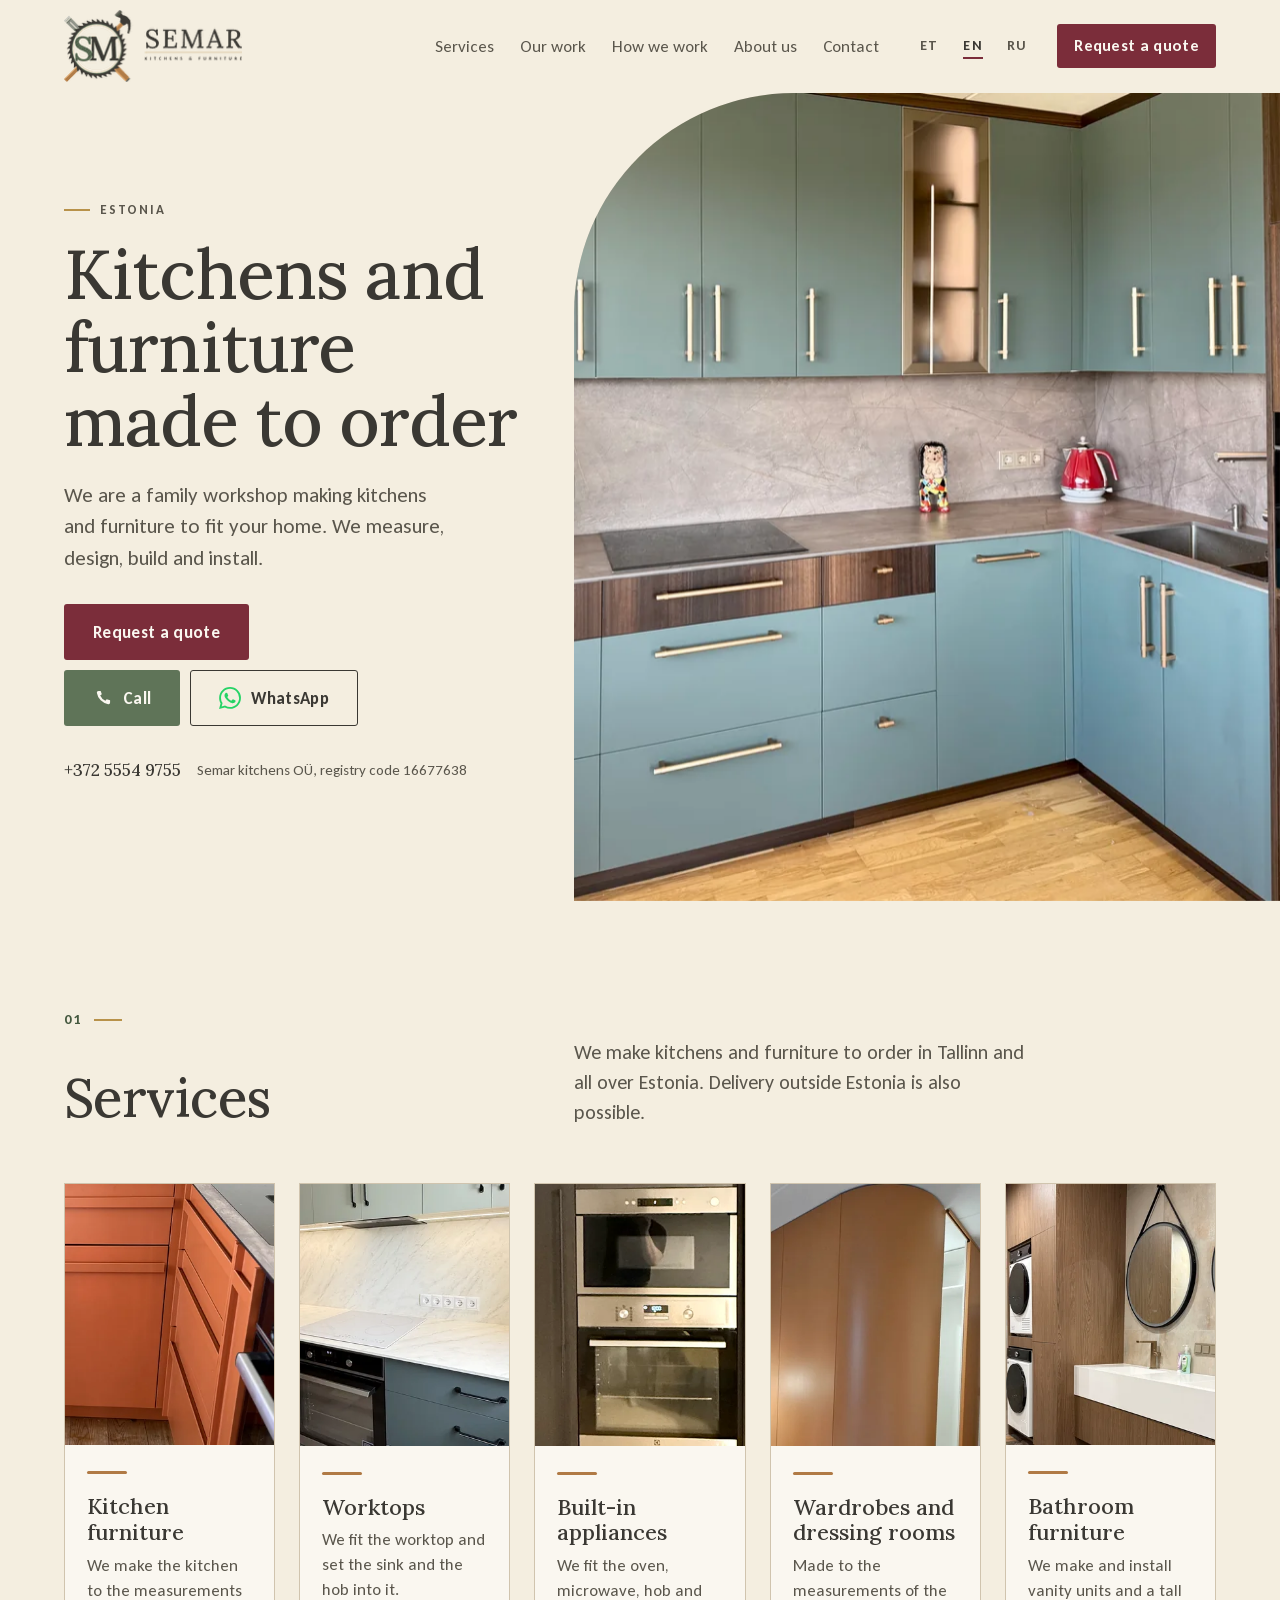
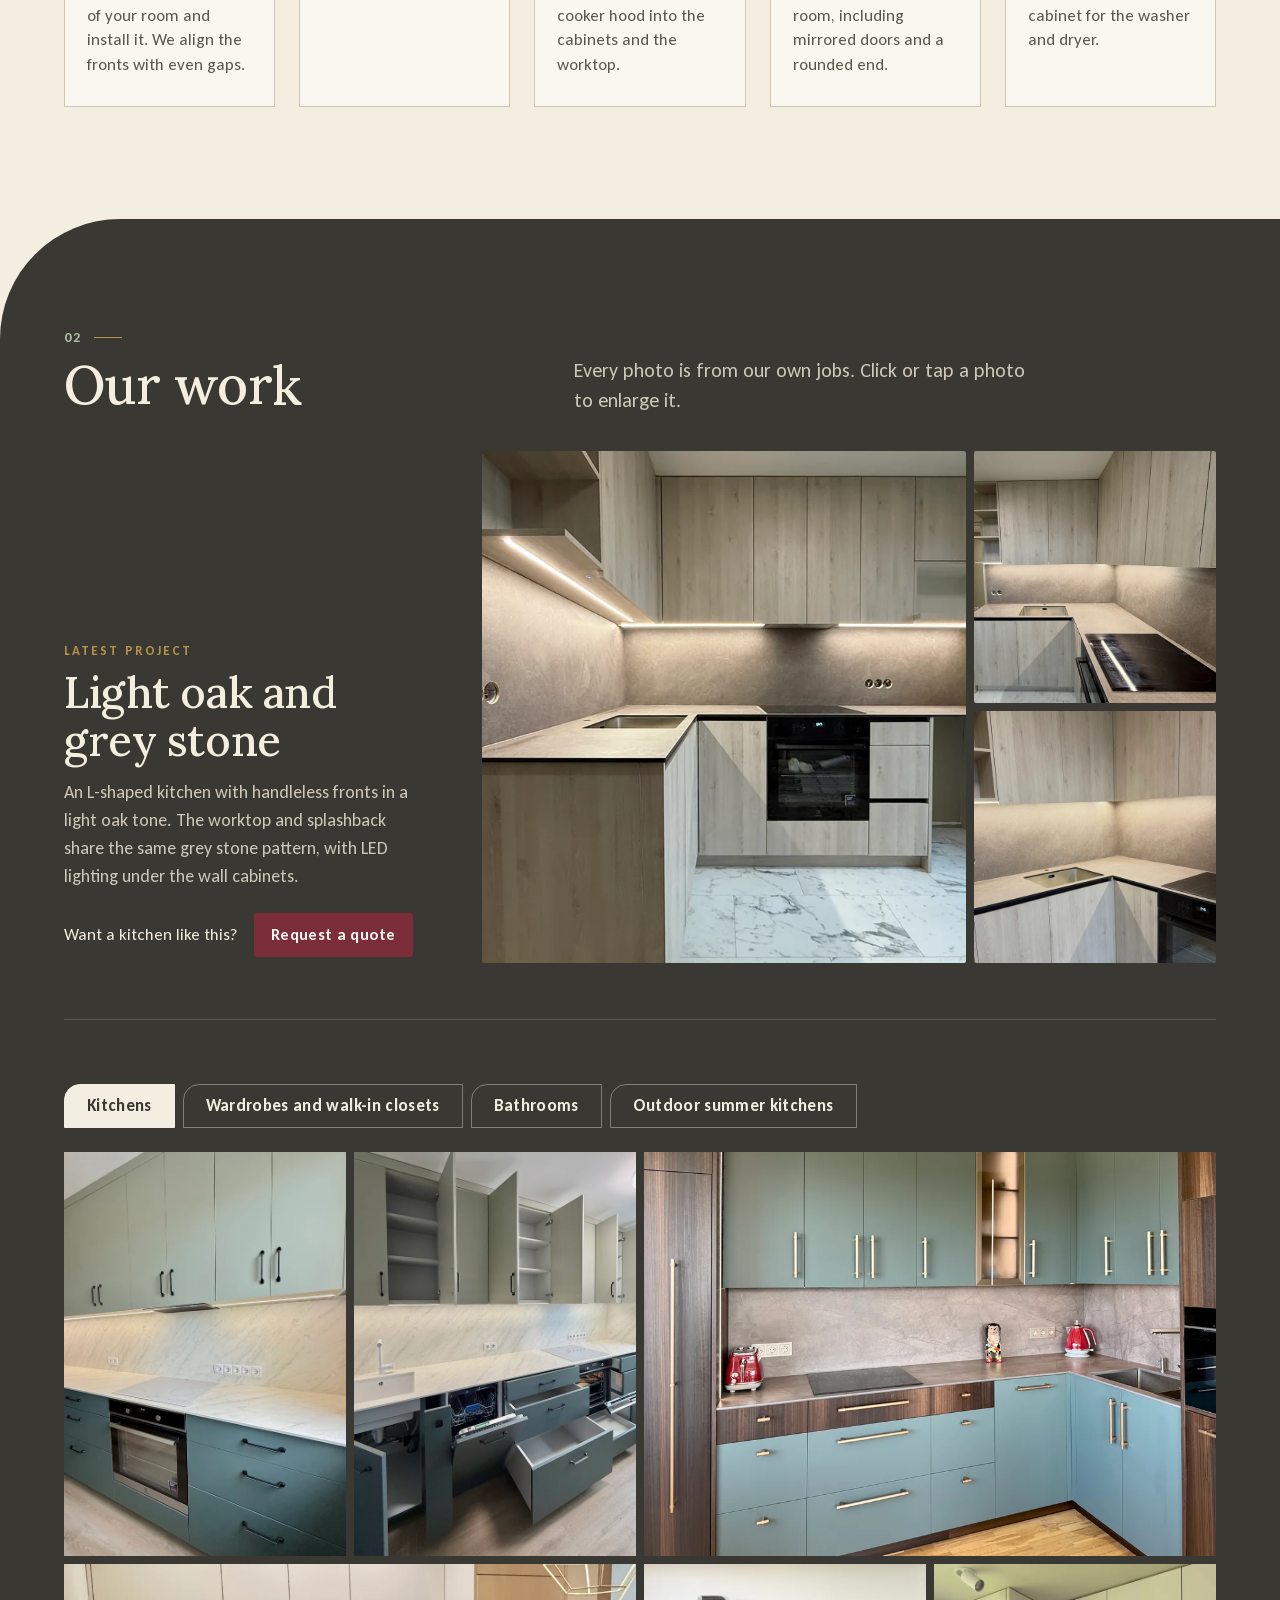
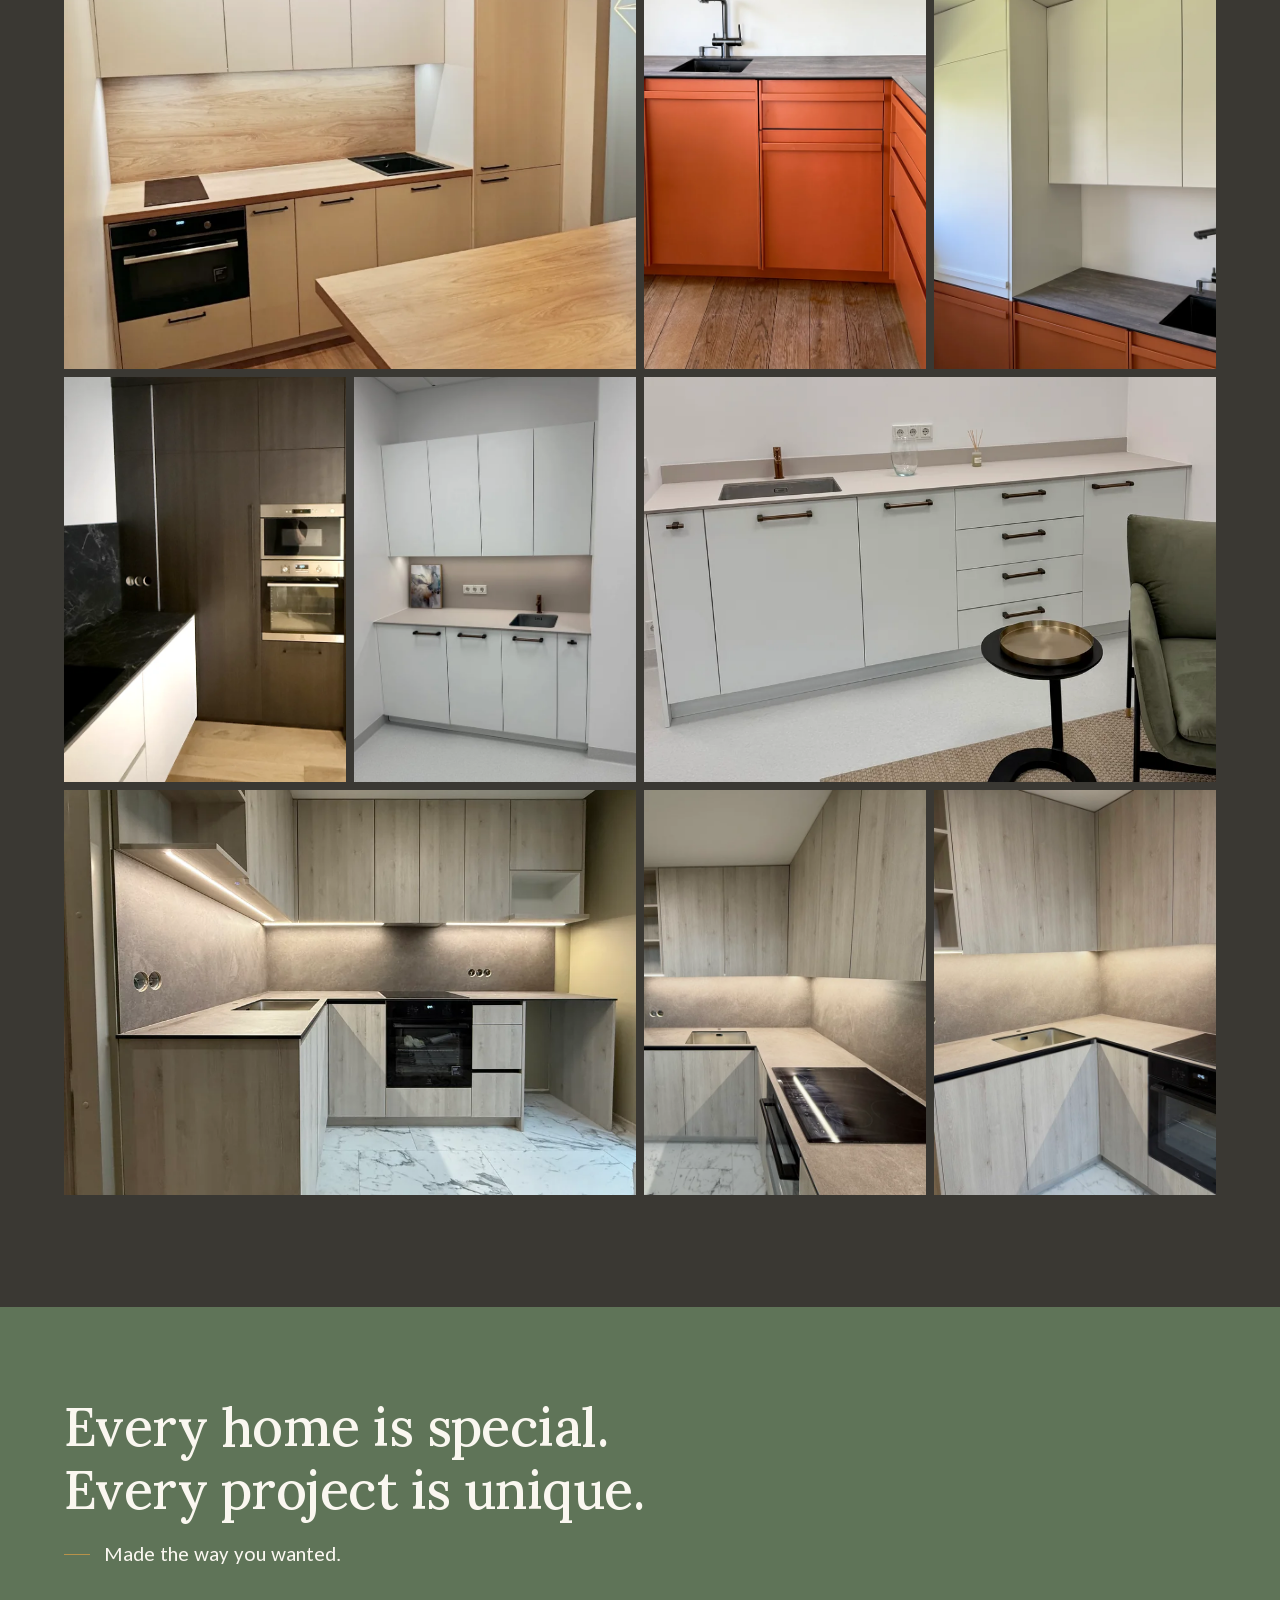
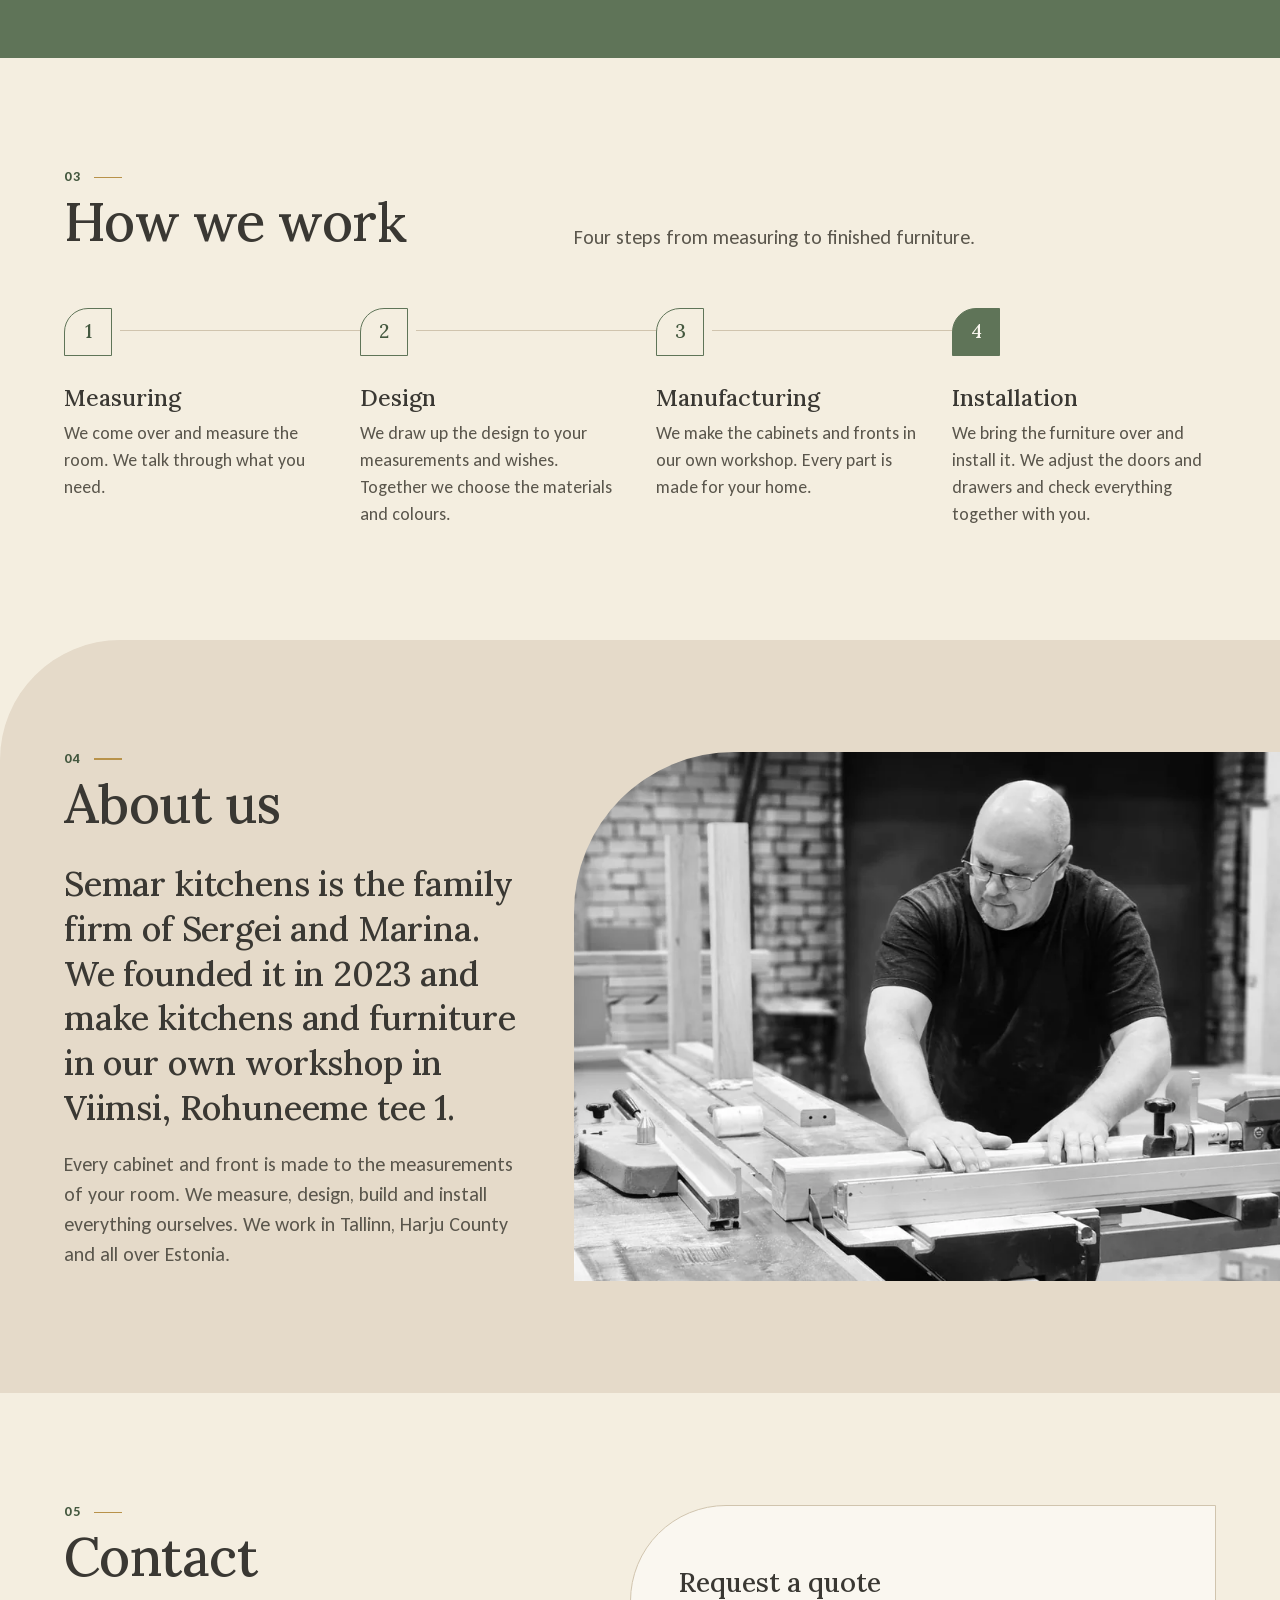
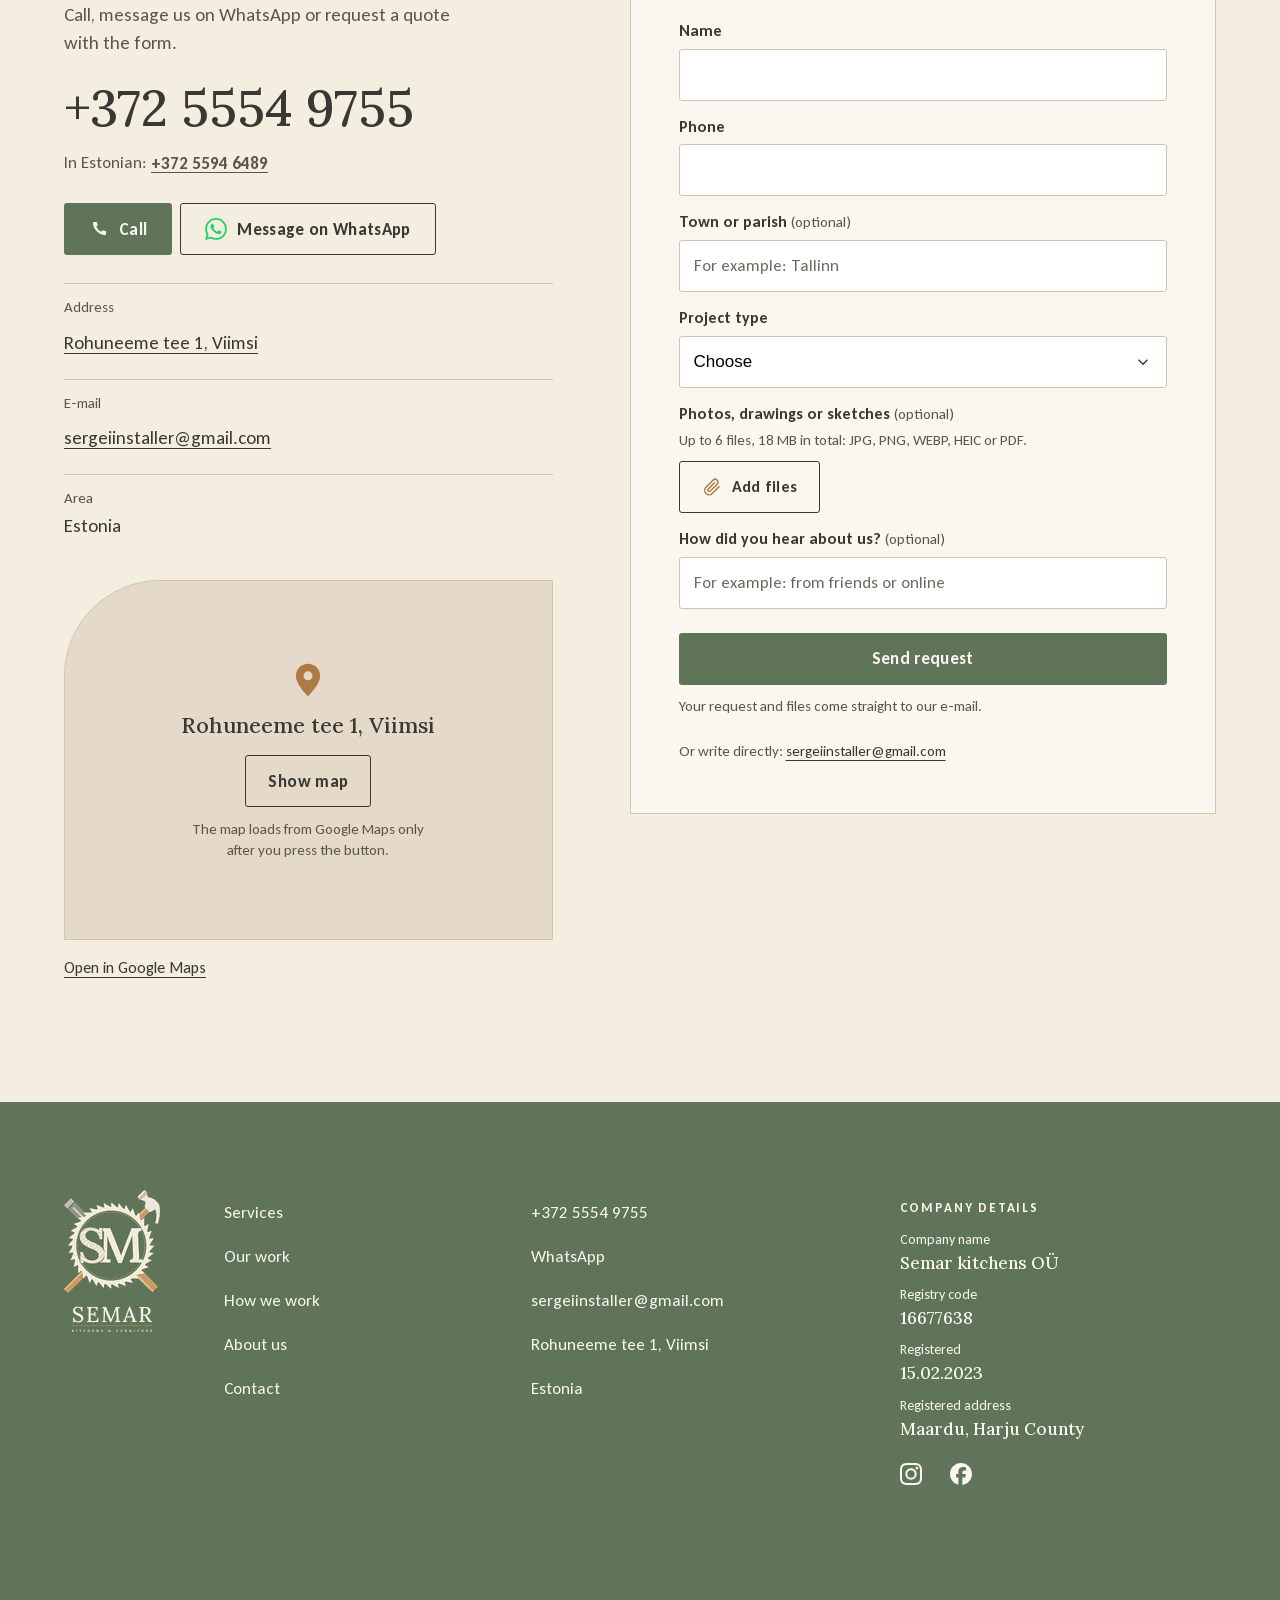
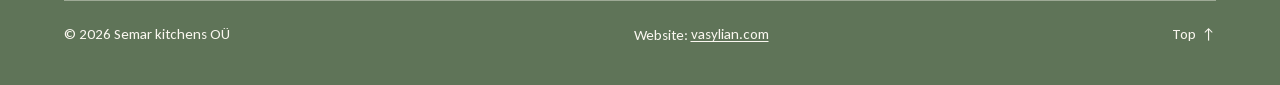
==== commit 861e1968: "Footer: credit vasylian.com" ====
--- a/en/index.html
+++ b/en/index.html
@@ -450,6 +450,7 @@
     </div>
     <div class="ftr__end">
       <p data-t="ftrFacts">© 2026 Semar kitchens OÜ</p>
+      <p class="ftr__credit" style="white-space:nowrap"><span data-t="credit">Website</span>: <a href="https://vasylian.com/" style="color:inherit;text-decoration:underline;text-underline-offset:.15em">vasylian.com</a></p>
       <a class="ftr__up" href="#top"><span data-t="up">Top</span> <span aria-hidden="true">↑</span></a>
     </div>
   </div>
@@ -470,7 +471,7 @@
   <button type="button" class="lb__btn lb__next" id="lb-next" aria-label="Next photo" data-ta="aria-label:lbNext"><svg viewBox="0 0 24 24" aria-hidden="true"><path d="M9 5l7 7-7 7"/></svg></button>
 </div>
 
-<script type="application/json" id="i18n-et">{"skip":"Liigu sisu juurde","navServ":"Teenused","navWork":"Meie tööd","navHow":"Kuidas töötame","navAbout":"Meist","navContact":"Kontakt","cta":"Küsige pakkumist!","call":"Helista","heroWhere":"Eesti","h1":"Köögid ja mööbel eritellimusel","heroLead":"Oleme pereettevõte ja teeme köögid ning mööbli Teie kodu mõõtude järgi. Mõõdame, projekteerime, valmistame ja paigaldame.","heroReg":"Semar kitchens OÜ, registrikood 16677638","servH":"Teenused","servIntro":"Valmistame köögid ja mööbli eritellimusel Tallinnas ja üle Eesti. Võimalik on ka tarne välismaale.","s1h":"Köögimööbel","s1p":"Valmistame köögi Teie ruumi mõõtude järgi ja paigaldame selle. Fassaadid reguleerime nii, et vahed on ühtlased.","s2h":"Tööpinnad","s2p":"Paigaldame tööpinna ning sobitame sinna valamu ja pliidiplaadi.","s3h":"Kodumasinad kappidesse","s3p":"Paigaldame ahju, mikrolaineahju, pliidiplaadi ja õhupuhasti kappidesse ja tööpinda.","s4h":"Riidekapid ja garderoobid","s4p":"Valmistame need ruumi mõõtude järgi, ka peegelustega ja ümara otsaga.","s5h":"Vannitoamööbel","s5p":"Valmistame ja paigaldame valamukapid ning kõrge kapi pesumasinale ja kuivatile.","workH":"Meie tööd","workIntro":"Kõik fotod on meie objektidelt. Vajutage fotole, et seda suurelt näha.","featLabel":"Uusim töö","featH":"Hele tamm ja hall kivi","featP":"L-kujuline köök käepidemeteta fassaadidega heledas tammetoonis. Tööpind ja seinapaneel on sama halli kivimustriga, ülemiste kappide all on LED-valgustus.","featAsk":"Soovite sarnast kööki?","catKitchen":"Köögid","catWardrobe":"Riidekapid ja garderoobid","catBath":"Vannitoad","catOutdoor":"Väliköögid","motto1a":"Iga kodu on eriline.","motto1b":"Iga projekt on ainulaadne.","motto2":"Tehtud just nii, nagu soovisite.","howH":"Kuidas töötame","howIntro":"Neli sammu mõõtmisest valmis mööblini.","st1h":"Mõõtmine","st1p":"Tuleme kohale ja mõõdame ruumi. Räägime läbi, mida soovite.","st2h":"Projekt","st2p":"Teeme projekti Teie mõõtude ja soovide järgi. Valime koos materjalid ja värvid.","st3h":"Valmistamine","st3p":"Valmistame kapid ja fassaadid oma töökojas. Iga detail on tehtud just Teie kodu jaoks.","st4h":"Paigaldus","st4p":"Toome mööbli kohale ja paigaldame selle. Reguleerime uksed ja sahtlid ning vaatame kõik koos Teiega üle.","aboutH":"Meist","aboutP1":"Semar kitchens on Sergei ja Marina pereettevõte. Asutasime selle 2023. aastal ja teeme köögid ning mööbli oma töökojas Viimsis, Rohuneeme tee 1.","aboutP2":"Iga kapp ja fassaad valmib Teie ruumi mõõtude järgi. Mõõdame, projekteerime, valmistame ja paigaldame ise. Töötame Tallinnas, Harjumaal ja üle Eesti.","contactH":"Kontakt","contactLead":"Helistage, kirjutage WhatsAppi või küsige pakkumist vormiga.","tel2Lbl":"Vene keeles:","waWrite":"Kirjutage WhatsAppi","cAddress":"Aadress","addrFull":"Rohuneeme tee 1, Viimsi vald, Harjumaa","cMail":"E-post","cArea":"Piirkond","formH":"Küsige pakkumist","fName":"Nimi","fPhone":"Telefon","fCity":"Linn või vald","fOpt":"(ei ole kohustuslik)","fType":"Projekti tüüp","fTypeNone":"Valige","fTypeKitchen":"Köök","fTypeWardrobe":"Riidekapp","fTypeBath":"Vannitoamööbel","fTypeOther":"Muu","fFiles":"Fotod, joonised või visandid","fFilesHint":"Kuni 6 faili, kokku kuni 18 MB: JPG, PNG, WEBP, HEIC või PDF.","fFilesAdd":"Lisa failid","fSource":"Kust Te meist kuulsite?","fSubmit":"Saada päring","openMail":"Ava valmis kiri","failAddr":"Või kirjutage sellele aadressile:","copyAddr":"Kopeeri aadress","copyText":"Kopeeri kirja tekst","fNote":"Päring ja failid jõuavad otse meie e-postile.","fAlt":"Või kirjutage otse:","mapShow":"Näita kaarti","mapNote":"Kaart laaditakse Google Mapsist alles pärast nupuvajutust.","mapOpen":"Ava Google Mapsis","dataH":"Ettevõtte andmed","dName":"Ärinimi","dCode":"Registrikood","dReg":"Registreeritud","dSeat":"Registriaadress","dSeatV":"Maardu, Harjumaa","ftrFacts":"© 2026 Semar kitchens OÜ","up":"Üles","navAria":"Peamenüü","menuOpen":"Ava menüü","heroAlt":"Nurgaköök rohekate fassaadide, tumedas puidutoonis kõrgete kappide ja kuldsete käepidemetega","s1alt":"Terrakotatoonis köögikapid ja sahtlid, tume tööpind","s2alt":"Marmorimustriga tööpind, pliidiplaat ja valgustus ülemiste kappide all","s3alt":"Tumedad kõrged kapid, kuhu on paigaldatud mikrolaineahi ja ahi","s4alt":"Ümara otsaga riidekapp magamistoas","s5alt":"Puidutoonis kõrge kapp pesumasinale ja kuivatile ning valge valamuga kapp","w27":"L-kujuline köök heledas tammetoonis fassaadidega, halli kivimustriga tööpinna ja seinapaneeliga, valgustus ülemiste kappide all","w28":"Sama köögi nurk: pliidiplaat, valamu ja kõrged ülemised kapid heledas tammetoonis","w29":"Sama köök lähemalt: valamunurk, ahi ja hall kivimustriga tööpind","tabsAria":"Tööde liigid","w07":"Sirge köök: heledad rohekashallid ülemised kapid valgustusega, tumedamad rohekashallid alumised kapid ja marmorimustriga tööpind","w23":"Sama köök avatud uste ja sahtlitega: riiulid ülemistes kappides, nõudepesumasin, ahi ja sügavad sahtlid","w10":"Nurgaköök rohekate fassaadide, tumedas puidutoonis kõrgete kappide ja kuldsete käepidemetega","w11":"Helebeež köök puidutoonis tööpinna ja seinapaneeliga, ees puidust laud","w05":"Terrakotatoonis köök tumeda tööpinna ja musta valamuga","w22":"Sama terrakotaköök teiselt seinalt: valged kõrged ja ülemised kapid, tume tööpind ja must valamu","w09":"Tumedad kõrged kapid mikrolaineahju ja ahjuga, kõrval valged alumised kapid tumeda tööpinnaga","w12":"Väike valge köök tumedate käepidemete ja helehalli tööpinnaga","w24":"Helehall köögirida pronksitoonis käepidemetega: valamu, sahtlid ja hele tööpind","w02":"Ümara otsaga riidekapp magamistoas, kõrval lahtine uks garderoobi","w14":"Sinepikollane kapisein: ülemised kapid ja sahtlitega kummut ümara servaga","w13":"Valge raamfassaadidega riidekapisein pronksitoonis käepidemetega","w26":"Esik: põrandast laeni peegel, lainelise reljeefiga seinapaneelid ja seinale kinnitatud puidutoonis konsool sahtliga","w15":"Kitsas esik, lakke ulatuv kahe uksega riidekapp pikkade käepidemetega","w16":"Avatud riidekapp: riiulid, riidelatid ja kaks sahtlit","w01":"Helebeež riidekapp kahe peegeluksega magamistoas","w08":"Vannituba: puidutoonis kõrge kapp pesumasinale ja kuivatile ning seinale kinnitatud valamukapp","w25":"Vannituba: tumedas puidutoonis kõrge kapp pesumasinale ja kuivatile, lahtine riiul ja tume valamukapp","w03":"Helesinine valamukapp kahe valamu ja kuldsete käepidemetega","w17":"Valge seinale kinnitatud valamukapp kahe sahtli ja tumedate käepidemetega","w04":"Hall seinale kinnitatud valamukapp lahtiste riiulitega","w18":"Väliköök aias: avatav katus valgustusega, grill, valamu ja hallid kapid puitterrassil","w19":"Sama väliköök lähemalt: grill, sahtlid ja puitvoodriga seinad","w20":"Väliköök õhtuvalguses: grill, õhupuhasti, valamu ja tumehallid kapid katuse all","w21":"Väliköök, ees ettevõtte omanikud","aboutPhotoAlt":"Töökojas: detaili saagimine formaatsaega","fCityPh":"Näiteks: Tallinn","fSourcePh":"Näiteks: tuttavalt või internetist","ftrNavAria":"Jaluse menüü","socIg":"Semar kitchens Instagramis","socFb":"Semar kitchens Facebookis","lbAria":"Foto suurelt","lbClose":"Sulge","lbPrev":"Eelmine foto","lbNext":"Järgmine foto"}</script>
+<script type="application/json" id="i18n-et">{"skip":"Liigu sisu juurde","navServ":"Teenused","navWork":"Meie tööd","navHow":"Kuidas töötame","navAbout":"Meist","navContact":"Kontakt","cta":"Küsige pakkumist!","call":"Helista","heroWhere":"Eesti","h1":"Köögid ja mööbel eritellimusel","heroLead":"Oleme pereettevõte ja teeme köögid ning mööbli Teie kodu mõõtude järgi. Mõõdame, projekteerime, valmistame ja paigaldame.","heroReg":"Semar kitchens OÜ, registrikood 16677638","servH":"Teenused","servIntro":"Valmistame köögid ja mööbli eritellimusel Tallinnas ja üle Eesti. Võimalik on ka tarne välismaale.","s1h":"Köögimööbel","s1p":"Valmistame köögi Teie ruumi mõõtude järgi ja paigaldame selle. Fassaadid reguleerime nii, et vahed on ühtlased.","s2h":"Tööpinnad","s2p":"Paigaldame tööpinna ning sobitame sinna valamu ja pliidiplaadi.","s3h":"Kodumasinad kappidesse","s3p":"Paigaldame ahju, mikrolaineahju, pliidiplaadi ja õhupuhasti kappidesse ja tööpinda.","s4h":"Riidekapid ja garderoobid","s4p":"Valmistame need ruumi mõõtude järgi, ka peegelustega ja ümara otsaga.","s5h":"Vannitoamööbel","s5p":"Valmistame ja paigaldame valamukapid ning kõrge kapi pesumasinale ja kuivatile.","workH":"Meie tööd","workIntro":"Kõik fotod on meie objektidelt. Vajutage fotole, et seda suurelt näha.","featLabel":"Uusim töö","featH":"Hele tamm ja hall kivi","featP":"L-kujuline köök käepidemeteta fassaadidega heledas tammetoonis. Tööpind ja seinapaneel on sama halli kivimustriga, ülemiste kappide all on LED-valgustus.","featAsk":"Soovite sarnast kööki?","catKitchen":"Köögid","catWardrobe":"Riidekapid ja garderoobid","catBath":"Vannitoad","catOutdoor":"Väliköögid","motto1a":"Iga kodu on eriline.","motto1b":"Iga projekt on ainulaadne.","motto2":"Tehtud just nii, nagu soovisite.","howH":"Kuidas töötame","howIntro":"Neli sammu mõõtmisest valmis mööblini.","st1h":"Mõõtmine","st1p":"Tuleme kohale ja mõõdame ruumi. Räägime läbi, mida soovite.","st2h":"Projekt","st2p":"Teeme projekti Teie mõõtude ja soovide järgi. Valime koos materjalid ja värvid.","st3h":"Valmistamine","st3p":"Valmistame kapid ja fassaadid oma töökojas. Iga detail on tehtud just Teie kodu jaoks.","st4h":"Paigaldus","st4p":"Toome mööbli kohale ja paigaldame selle. Reguleerime uksed ja sahtlid ning vaatame kõik koos Teiega üle.","aboutH":"Meist","aboutP1":"Semar kitchens on Sergei ja Marina pereettevõte. Asutasime selle 2023. aastal ja teeme köögid ning mööbli oma töökojas Viimsis, Rohuneeme tee 1.","aboutP2":"Iga kapp ja fassaad valmib Teie ruumi mõõtude järgi. Mõõdame, projekteerime, valmistame ja paigaldame ise. Töötame Tallinnas, Harjumaal ja üle Eesti.","contactH":"Kontakt","contactLead":"Helistage, kirjutage WhatsAppi või küsige pakkumist vormiga.","tel2Lbl":"Vene keeles:","waWrite":"Kirjutage WhatsAppi","cAddress":"Aadress","addrFull":"Rohuneeme tee 1, Viimsi vald, Harjumaa","cMail":"E-post","cArea":"Piirkond","formH":"Küsige pakkumist","fName":"Nimi","fPhone":"Telefon","fCity":"Linn või vald","fOpt":"(ei ole kohustuslik)","fType":"Projekti tüüp","fTypeNone":"Valige","fTypeKitchen":"Köök","fTypeWardrobe":"Riidekapp","fTypeBath":"Vannitoamööbel","fTypeOther":"Muu","fFiles":"Fotod, joonised või visandid","fFilesHint":"Kuni 6 faili, kokku kuni 18 MB: JPG, PNG, WEBP, HEIC või PDF.","fFilesAdd":"Lisa failid","fSource":"Kust Te meist kuulsite?","fSubmit":"Saada päring","openMail":"Ava valmis kiri","failAddr":"Või kirjutage sellele aadressile:","copyAddr":"Kopeeri aadress","copyText":"Kopeeri kirja tekst","fNote":"Päring ja failid jõuavad otse meie e-postile.","fAlt":"Või kirjutage otse:","mapShow":"Näita kaarti","mapNote":"Kaart laaditakse Google Mapsist alles pärast nupuvajutust.","mapOpen":"Ava Google Mapsis","dataH":"Ettevõtte andmed","dName":"Ärinimi","dCode":"Registrikood","dReg":"Registreeritud","dSeat":"Registriaadress","dSeatV":"Maardu, Harjumaa","credit":"Koduleht","ftrFacts":"© 2026 Semar kitchens OÜ","up":"Üles","navAria":"Peamenüü","menuOpen":"Ava menüü","heroAlt":"Nurgaköök rohekate fassaadide, tumedas puidutoonis kõrgete kappide ja kuldsete käepidemetega","s1alt":"Terrakotatoonis köögikapid ja sahtlid, tume tööpind","s2alt":"Marmorimustriga tööpind, pliidiplaat ja valgustus ülemiste kappide all","s3alt":"Tumedad kõrged kapid, kuhu on paigaldatud mikrolaineahi ja ahi","s4alt":"Ümara otsaga riidekapp magamistoas","s5alt":"Puidutoonis kõrge kapp pesumasinale ja kuivatile ning valge valamuga kapp","w27":"L-kujuline köök heledas tammetoonis fassaadidega, halli kivimustriga tööpinna ja seinapaneeliga, valgustus ülemiste kappide all","w28":"Sama köögi nurk: pliidiplaat, valamu ja kõrged ülemised kapid heledas tammetoonis","w29":"Sama köök lähemalt: valamunurk, ahi ja hall kivimustriga tööpind","tabsAria":"Tööde liigid","w07":"Sirge köök: heledad rohekashallid ülemised kapid valgustusega, tumedamad rohekashallid alumised kapid ja marmorimustriga tööpind","w23":"Sama köök avatud uste ja sahtlitega: riiulid ülemistes kappides, nõudepesumasin, ahi ja sügavad sahtlid","w10":"Nurgaköök rohekate fassaadide, tumedas puidutoonis kõrgete kappide ja kuldsete käepidemetega","w11":"Helebeež köök puidutoonis tööpinna ja seinapaneeliga, ees puidust laud","w05":"Terrakotatoonis köök tumeda tööpinna ja musta valamuga","w22":"Sama terrakotaköök teiselt seinalt: valged kõrged ja ülemised kapid, tume tööpind ja must valamu","w09":"Tumedad kõrged kapid mikrolaineahju ja ahjuga, kõrval valged alumised kapid tumeda tööpinnaga","w12":"Väike valge köök tumedate käepidemete ja helehalli tööpinnaga","w24":"Helehall köögirida pronksitoonis käepidemetega: valamu, sahtlid ja hele tööpind","w02":"Ümara otsaga riidekapp magamistoas, kõrval lahtine uks garderoobi","w14":"Sinepikollane kapisein: ülemised kapid ja sahtlitega kummut ümara servaga","w13":"Valge raamfassaadidega riidekapisein pronksitoonis käepidemetega","w26":"Esik: põrandast laeni peegel, lainelise reljeefiga seinapaneelid ja seinale kinnitatud puidutoonis konsool sahtliga","w15":"Kitsas esik, lakke ulatuv kahe uksega riidekapp pikkade käepidemetega","w16":"Avatud riidekapp: riiulid, riidelatid ja kaks sahtlit","w01":"Helebeež riidekapp kahe peegeluksega magamistoas","w08":"Vannituba: puidutoonis kõrge kapp pesumasinale ja kuivatile ning seinale kinnitatud valamukapp","w25":"Vannituba: tumedas puidutoonis kõrge kapp pesumasinale ja kuivatile, lahtine riiul ja tume valamukapp","w03":"Helesinine valamukapp kahe valamu ja kuldsete käepidemetega","w17":"Valge seinale kinnitatud valamukapp kahe sahtli ja tumedate käepidemetega","w04":"Hall seinale kinnitatud valamukapp lahtiste riiulitega","w18":"Väliköök aias: avatav katus valgustusega, grill, valamu ja hallid kapid puitterrassil","w19":"Sama väliköök lähemalt: grill, sahtlid ja puitvoodriga seinad","w20":"Väliköök õhtuvalguses: grill, õhupuhasti, valamu ja tumehallid kapid katuse all","w21":"Väliköök, ees ettevõtte omanikud","aboutPhotoAlt":"Töökojas: detaili saagimine formaatsaega","fCityPh":"Näiteks: Tallinn","fSourcePh":"Näiteks: tuttavalt või internetist","ftrNavAria":"Jaluse menüü","socIg":"Semar kitchens Instagramis","socFb":"Semar kitchens Facebookis","lbAria":"Foto suurelt","lbClose":"Sulge","lbPrev":"Eelmine foto","lbNext":"Järgmine foto"}</script>
 <script src="/js/main.js"></script>
 </body>
 </html>
--- a/css/style.css
+++ b/css/style.css
@@ -489,3 +489,18 @@
   .feat__b:not(.feat__b--main) { aspect-ratio: auto; }
 }
 @media (prefers-reduced-motion: reduce) { .feat__b img { transition: none; } .feat__b:hover img { transform: none; } }
+
+/* 23.11 site editor (admin/, main.js «site editor»): the works Sergei adds himself.
+   tile--w: a photo alone in its row (full width); the «Uusim töö» block with 1, 2 or more than 3 photos ("+N" on the third). */
+.feat[hidden], .feat__b[hidden] { display: none; }
+.tile--w { grid-column: 1 / -1; aspect-ratio: 3 / 2; }
+.feat__pics--n2 .feat__b:not(.feat__b--main) { grid-column: 1 / -1; aspect-ratio: 4 / 3; }
+.feat__b--more { position: relative; }
+.feat__more { position: absolute; inset: 0; display: grid; place-items: center; background: rgba(43, 58, 41, .55); color: var(--cream);
+  font: 500 clamp(1.75rem, 1.2rem + 1.9vw, 2.75rem)/1 var(--display); pointer-events: none; }
+@media (min-width: 960px) {
+  .tile--w { grid-column: 1 / -1; grid-row: span 3; aspect-ratio: auto; }
+  .feat__pics--n1 { grid-template-columns: minmax(0, 1fr); }
+  .feat__pics--n1 .feat__b--main { grid-column: 1; grid-row: 1 / 3; }
+  .feat__pics--n2 .feat__b:not(.feat__b--main) { grid-column: 2; grid-row: 1 / 3; aspect-ratio: auto; }
+}
